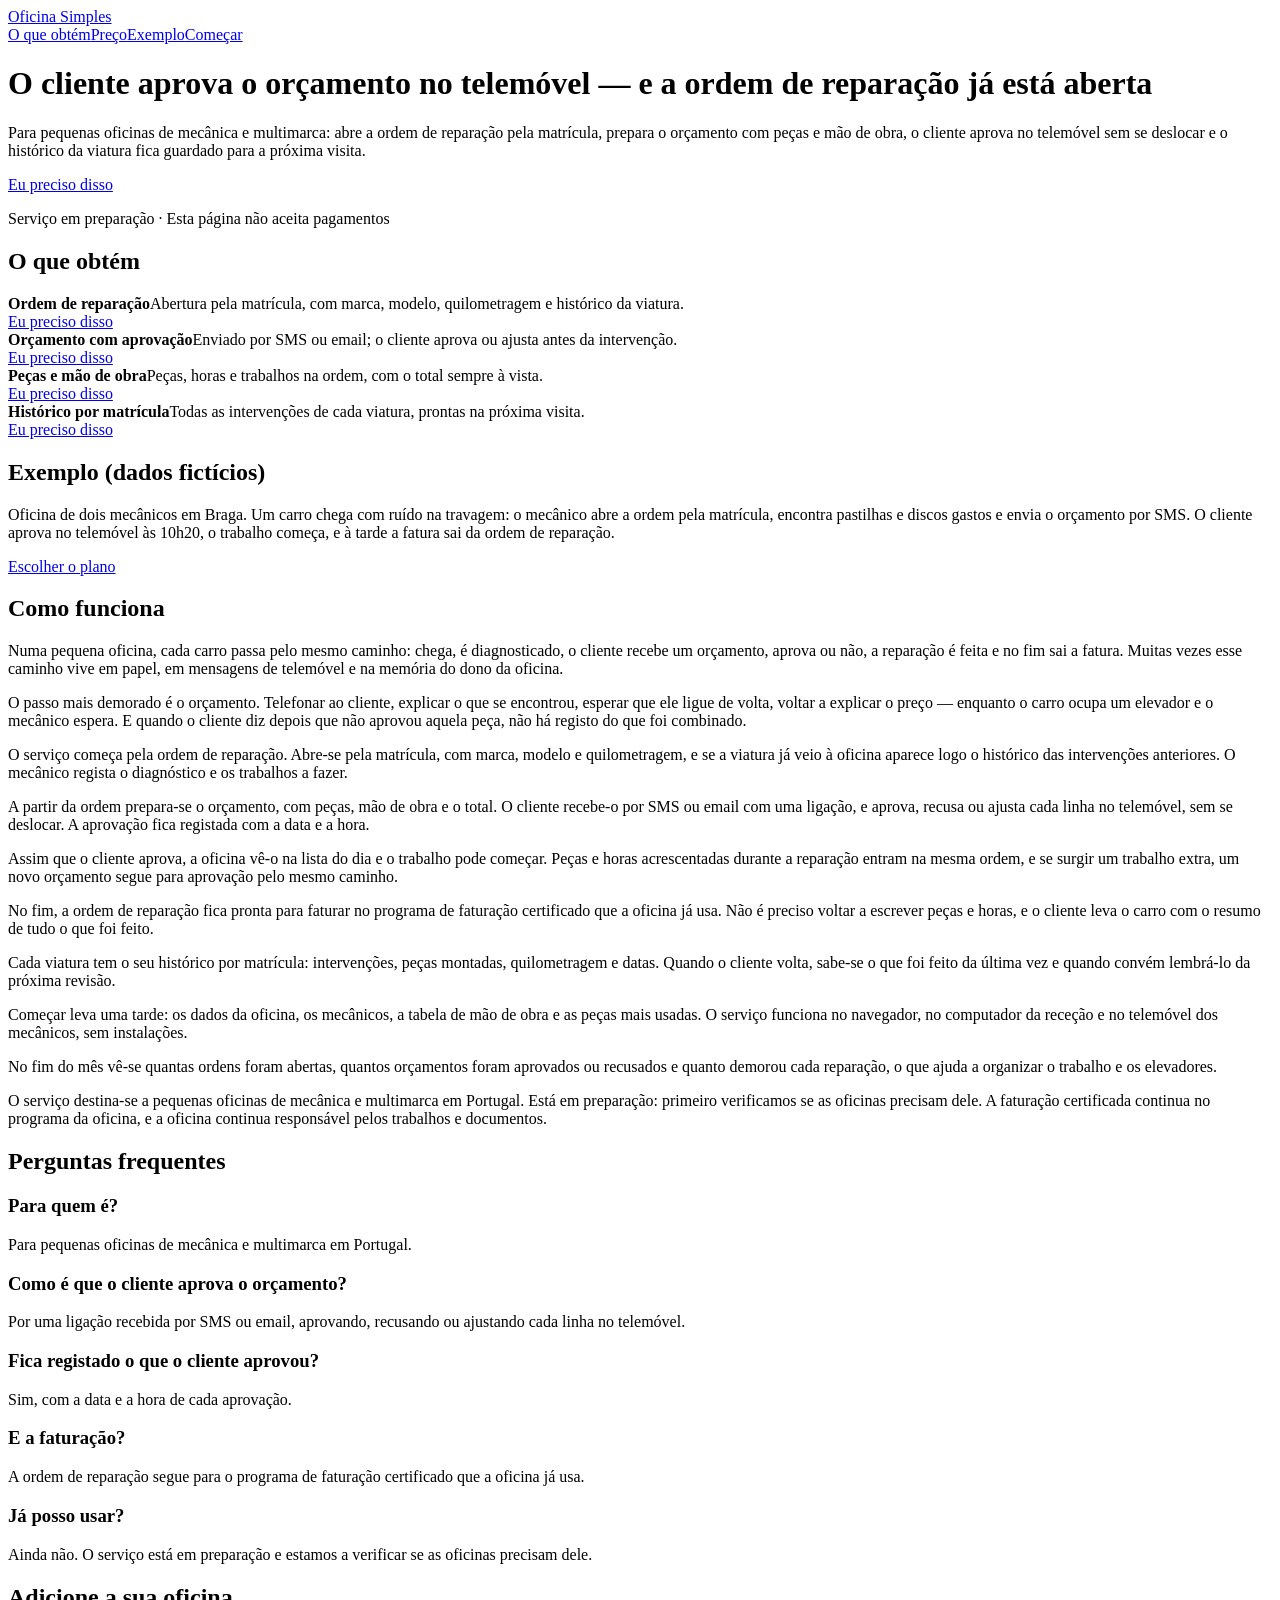
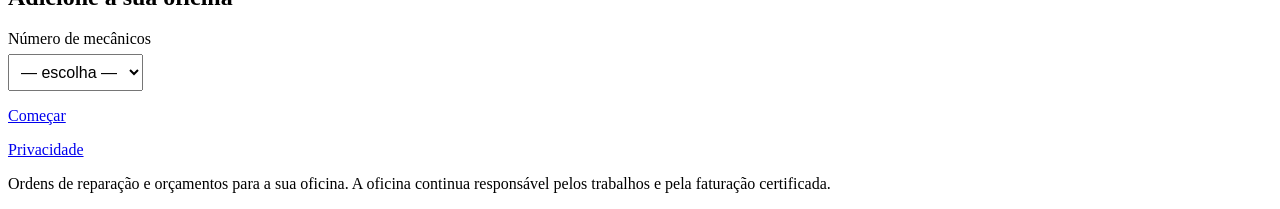
==== index.html @ ce662585 "Смок oficinapt — комплект автора (_Гипотезы), публикация «Смоками» (органика, слово Владельца 14.10." ====
<!doctype html>
<html lang="pt-PT">
<head>
<meta charset="utf-8">
<!-- Google Tag Manager: код контейнера вставляет автор по заказу «Смоков» (СМ-09) -->
<meta name="viewport" content="width=device-width,initial-scale=1">
<link rel="canonical" href="https://oficinapt.dokufile.com/">
<title>Orçamento aprovado pelo cliente e ordem de reparação</title>
<meta name="description" content="Para pequenas oficinas: orçamento por SMS ou email aprovado no telemóvel, ordem de reparação com peças e mão de obra e histórico por matrícula.">
<link rel="icon" href="favicon.svg">
<link rel="stylesheet" href="style.css">
<script src="smoke.js" defer></script>
<!-- faq-jsonld:start -->
<script type="application/ld+json">
{
 "@context": "https://schema.org",
 "@type": "FAQPage",
 "mainEntity": [
  {
   "@type": "Question",
   "name": "Para quem é?",
   "acceptedAnswer": {
    "@type": "Answer",
    "text": "Para pequenas oficinas de mecânica e multimarca em Portugal."
   }
  },
  {
   "@type": "Question",
   "name": "Como é que o cliente aprova o orçamento?",
   "acceptedAnswer": {
    "@type": "Answer",
    "text": "Por uma ligação recebida por SMS ou email, aprovando, recusando ou ajustando cada linha no telemóvel."
   }
  },
  {
   "@type": "Question",
   "name": "Fica registado o que o cliente aprovou?",
   "acceptedAnswer": {
    "@type": "Answer",
    "text": "Sim, com a data e a hora de cada aprovação."
   }
  },
  {
   "@type": "Question",
   "name": "E a faturação?",
   "acceptedAnswer": {
    "@type": "Answer",
    "text": "A ordem de reparação segue para o programa de faturação certificado que a oficina já usa."
   }
  },
  {
   "@type": "Question",
   "name": "Já posso usar?",
   "acceptedAnswer": {
    "@type": "Answer",
    "text": "Ainda não. O serviço está em preparação e estamos a verificar se as oficinas precisam dele."
   }
  }
 ]
}
</script>
<!-- faq-jsonld:end -->
</head>
<body>
<!-- Google Tag Manager (noscript): по заказу «Смоков» (СМ-09) -->

<header><div class="wrap">
  <div class="logo"><a href="index.html" data-ev="click_logo_home">Oficina Simples</a></div>
  <nav class="top"><a href="#oque" data-ev="click_nav_oque">O que obtém</a><a href="price.html" data-ev="click_nav_preco">Preço</a><a href="#exemplo" data-ev="click_nav_exemplo">Exemplo</a><a href="#start" data-ev="click_nav_start">Começar</a></nav>
</div></header>

<div class="wrap">
  <div class="hero">
    <h1>O cliente aprova o orçamento no telemóvel — e a ordem de reparação já está aberta</h1>
    <p class="sub">Para pequenas oficinas de mecânica e multimarca: abre a ordem de reparação pela matrícula, prepara o orçamento com peças e mão de obra, o cliente aprova no telemóvel sem se deslocar e o histórico da viatura fica guardado para a próxima visita.</p>
    <a class="cta" href="price.html" data-ev="cta_click">Eu preciso disso</a>
    <p class="cta-note">Serviço em preparação · Esta página não aceita pagamentos</p>
  </div>

  <section id="oque" data-view="features_view">
    <h2>O que obtém</h2>
    <div class="grid">
      <div class="card"><b>Ordem de reparação</b><span>Abertura pela matrícula, com marca, modelo, quilometragem e histórico da viatura.</span><br><a class="btn" href="price.html" data-ev="feature_or">Eu preciso disso</a></div>
      <div class="card"><b>Orçamento com aprovação</b><span>Enviado por SMS ou email; o cliente aprova ou ajusta antes da intervenção.</span><br><a class="btn" href="price.html" data-ev="feature_orcamento">Eu preciso disso</a></div>
      <div class="card"><b>Peças e mão de obra</b><span>Peças, horas e trabalhos na ordem, com o total sempre à vista.</span><br><a class="btn" href="price.html" data-ev="feature_pecas">Eu preciso disso</a></div>
      <div class="card"><b>Histórico por matrícula</b><span>Todas as intervenções de cada viatura, prontas na próxima visita.</span><br><a class="btn" href="price.html" data-ev="feature_historico">Eu preciso disso</a></div>
    </div>
  </section>

  <section id="exemplo" data-view="example_view">
    <h2>Exemplo (dados fictícios)</h2>
    <p class="fine">Oficina de dois mecânicos em Braga. Um carro chega com ruído na travagem: o mecânico abre a ordem pela matrícula, encontra pastilhas e discos gastos e envia o orçamento por SMS. O cliente aprova no telemóvel às 10h20, o trabalho começa, e à tarde a fatura sai da ordem de reparação.</p>
    <a class="cta" href="price.html" data-ev="click_cta_after_example">Escolher o plano</a>
  </section>
<!-- seo-tekst:start -->
  <section id="opis">
    <h2>Como funciona</h2>
    <p>Numa pequena oficina, cada carro passa pelo mesmo caminho: chega, é diagnosticado, o cliente recebe um orçamento, aprova ou não, a reparação é feita e no fim sai a fatura. Muitas vezes esse caminho vive em papel, em mensagens de telemóvel e na memória do dono da oficina.</p>
    <p>O passo mais demorado é o orçamento. Telefonar ao cliente, explicar o que se encontrou, esperar que ele ligue de volta, voltar a explicar o preço — enquanto o carro ocupa um elevador e o mecânico espera. E quando o cliente diz depois que não aprovou aquela peça, não há registo do que foi combinado.</p>
    <p>O serviço começa pela ordem de reparação. Abre-se pela matrícula, com marca, modelo e quilometragem, e se a viatura já veio à oficina aparece logo o histórico das intervenções anteriores. O mecânico regista o diagnóstico e os trabalhos a fazer.</p>
    <p>A partir da ordem prepara-se o orçamento, com peças, mão de obra e o total. O cliente recebe-o por SMS ou email com uma ligação, e aprova, recusa ou ajusta cada linha no telemóvel, sem se deslocar. A aprovação fica registada com a data e a hora.</p>
    <p>Assim que o cliente aprova, a oficina vê-o na lista do dia e o trabalho pode começar. Peças e horas acrescentadas durante a reparação entram na mesma ordem, e se surgir um trabalho extra, um novo orçamento segue para aprovação pelo mesmo caminho.</p>
    <p>No fim, a ordem de reparação fica pronta para faturar no programa de faturação certificado que a oficina já usa. Não é preciso voltar a escrever peças e horas, e o cliente leva o carro com o resumo de tudo o que foi feito.</p>
    <p>Cada viatura tem o seu histórico por matrícula: intervenções, peças montadas, quilometragem e datas. Quando o cliente volta, sabe-se o que foi feito da última vez e quando convém lembrá-lo da próxima revisão.</p>
    <p>Começar leva uma tarde: os dados da oficina, os mecânicos, a tabela de mão de obra e as peças mais usadas. O serviço funciona no navegador, no computador da receção e no telemóvel dos mecânicos, sem instalações.</p>
    <p>No fim do mês vê-se quantas ordens foram abertas, quantos orçamentos foram aprovados ou recusados e quanto demorou cada reparação, o que ajuda a organizar o trabalho e os elevadores.</p>
    <p>O serviço destina-se a pequenas oficinas de mecânica e multimarca em Portugal. Está em preparação: primeiro verificamos se as oficinas precisam dele. A faturação certificada continua no programa da oficina, e a oficina continua responsável pelos trabalhos e documentos.</p>
  </section>
  <section id="faq">
    <h2>Perguntas frequentes</h2>
    <h3>Para quem é?</h3>
    <p>Para pequenas oficinas de mecânica e multimarca em Portugal.</p>
    <h3>Como é que o cliente aprova o orçamento?</h3>
    <p>Por uma ligação recebida por SMS ou email, aprovando, recusando ou ajustando cada linha no telemóvel.</p>
    <h3>Fica registado o que o cliente aprovou?</h3>
    <p>Sim, com a data e a hora de cada aprovação.</p>
    <h3>E a faturação?</h3>
    <p>A ordem de reparação segue para o programa de faturação certificado que a oficina já usa.</p>
    <h3>Já posso usar?</h3>
    <p>Ainda não. O serviço está em preparação e estamos a verificar se as oficinas precisam dele.</p>
  </section>
<!-- seo-tekst:end -->
  <section id="start" data-view="start_view">
    <h2>Adicione a sua oficina</h2>
    <p><label>Número de mecânicos<br><select data-ev-focus="form_start" style="margin-top:6px;padding:8px;font-size:16px"><option value="">— escolha —</option><option>1</option><option>2–3</option><option>4–6</option><option>Mais de 6</option></select></label></p>
    <a class="cta" href="price.html" data-ev="form_submit_click">Começar</a>
  </section>
</div>

<footer><div class="wrap">
  <p><a href="privacy.html" data-ev="click_legal_privacy">Privacidade</a></p>
  <p class="muted">Ordens de reparação e orçamentos para a sua oficina. A oficina continua responsável pelos trabalhos e pela faturação certificada.</p>
</div></footer>

</body>
</html>
---- style.css ----
/* Общая база смоков (СМ-23): стиль — один на все смоки, правит «Смоки» в super-romeo/smoki-base. */
@import url("https://super-romeo.github.io/smoki-base/v1/style.css");
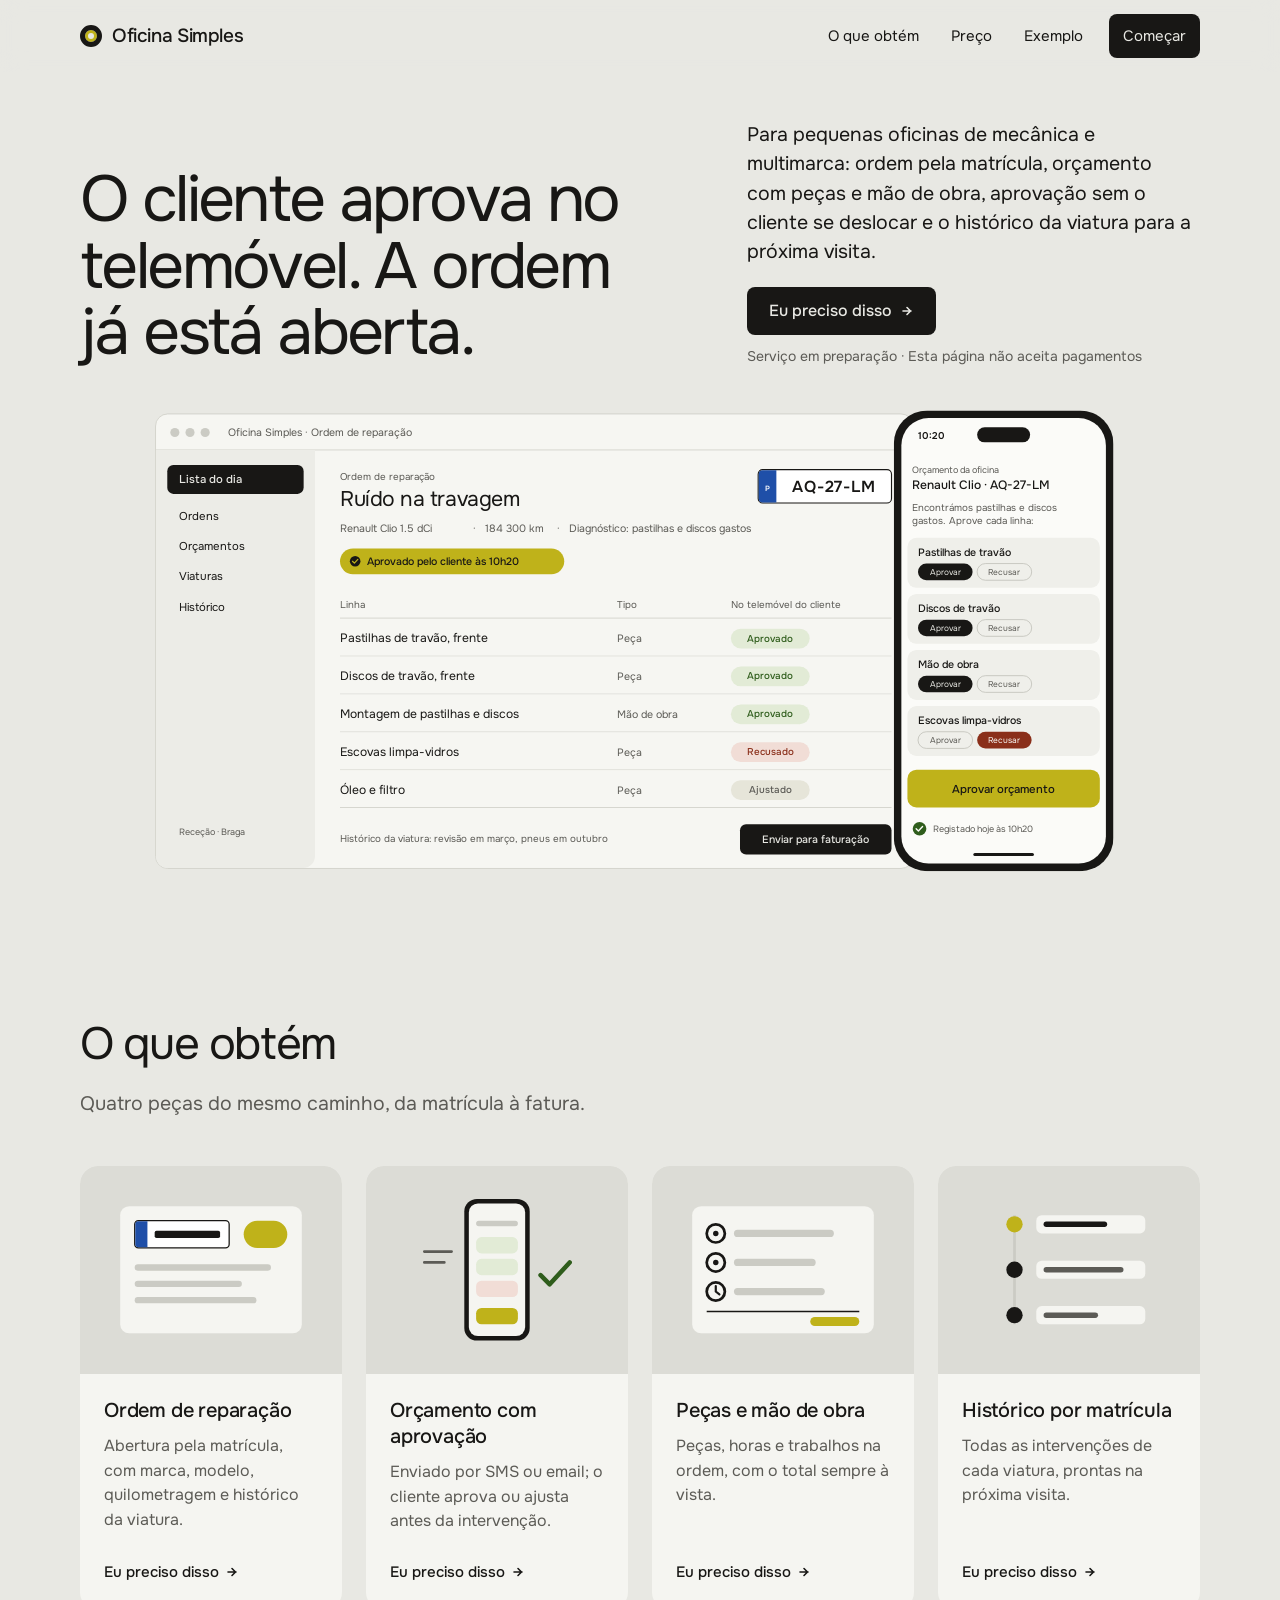
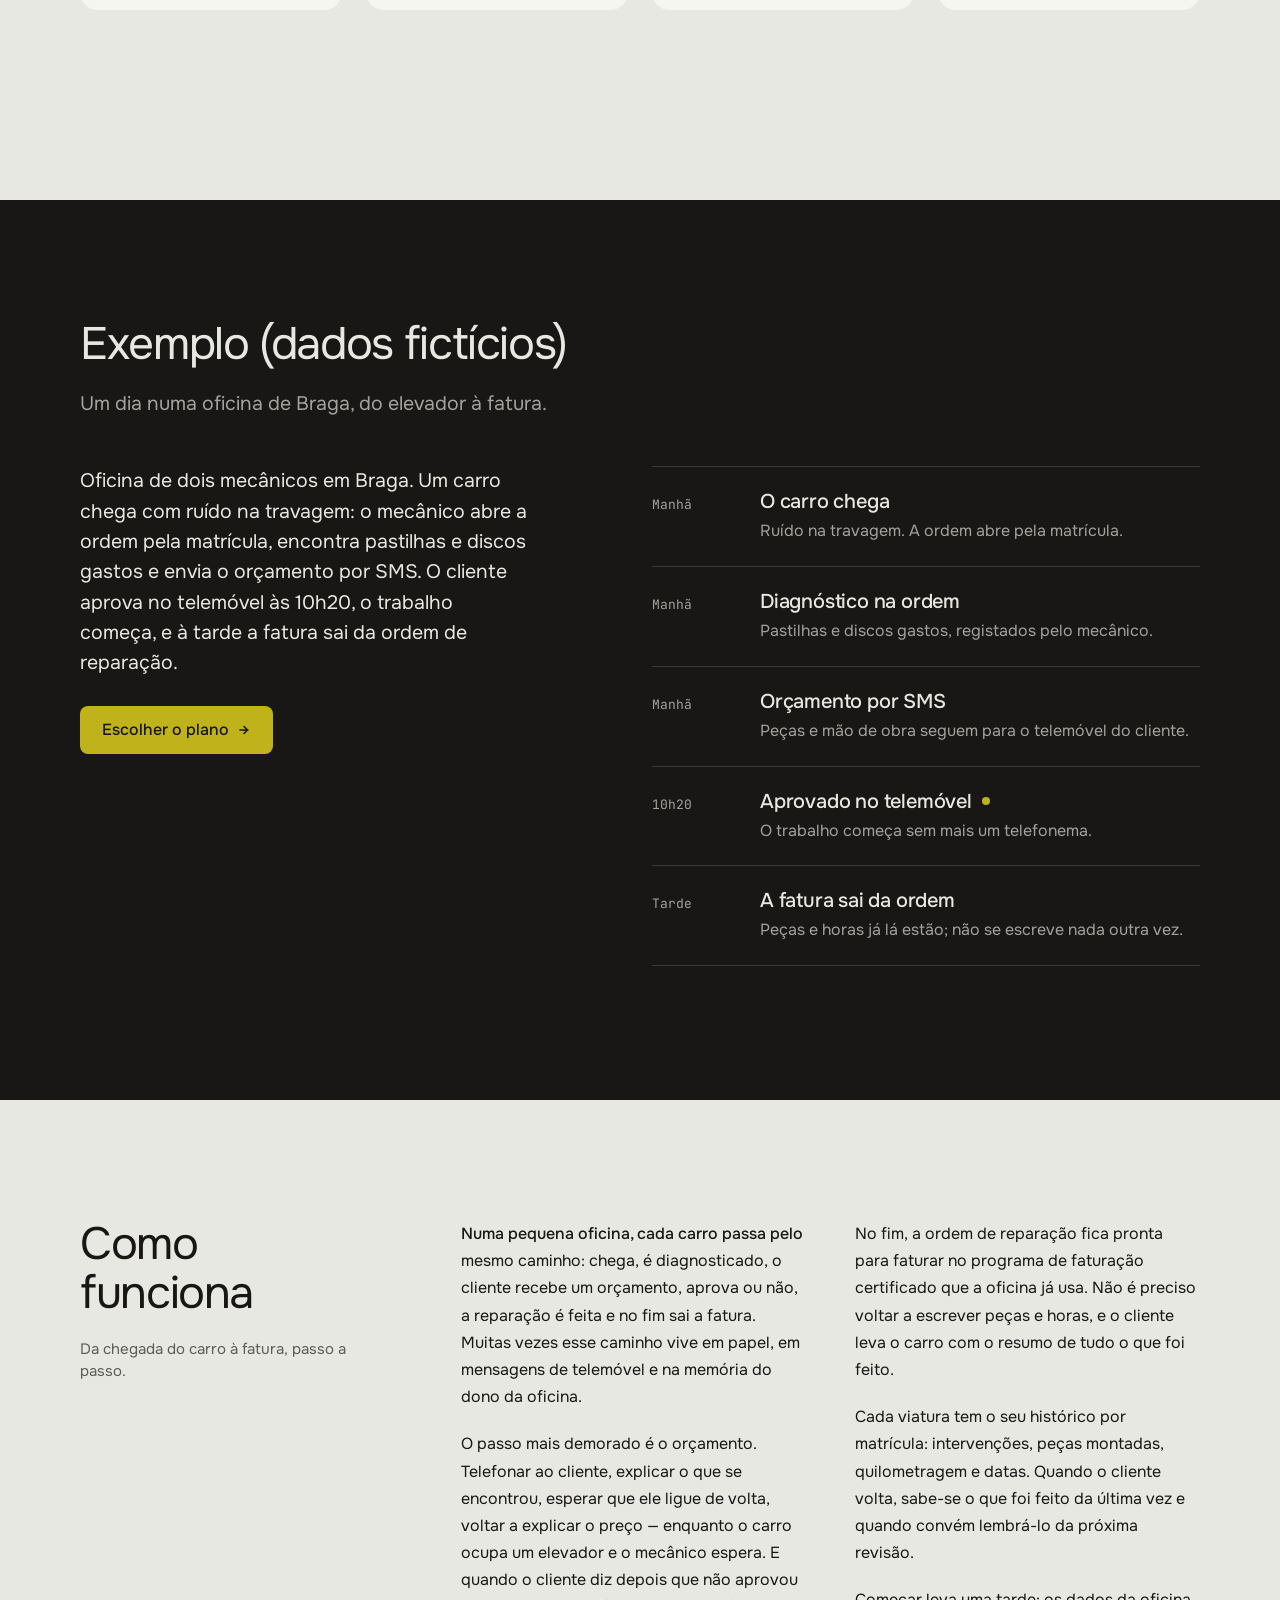
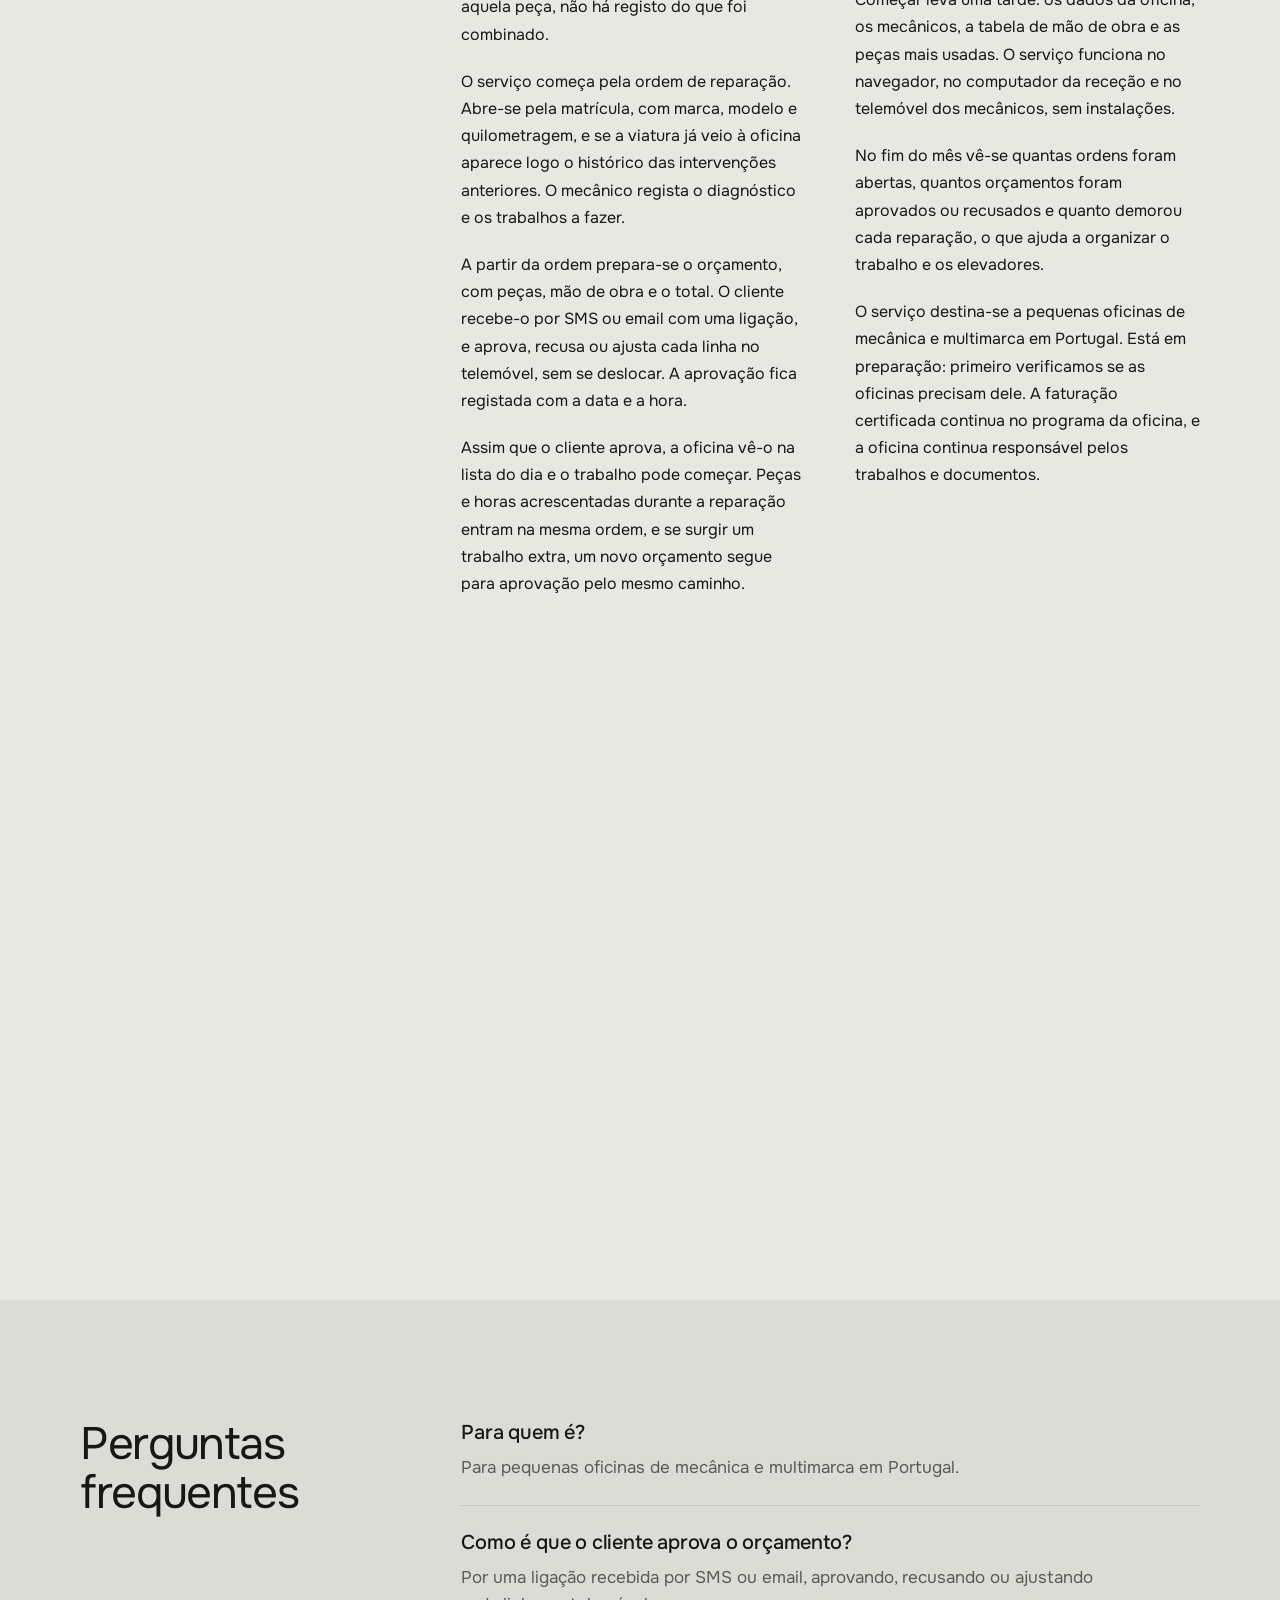
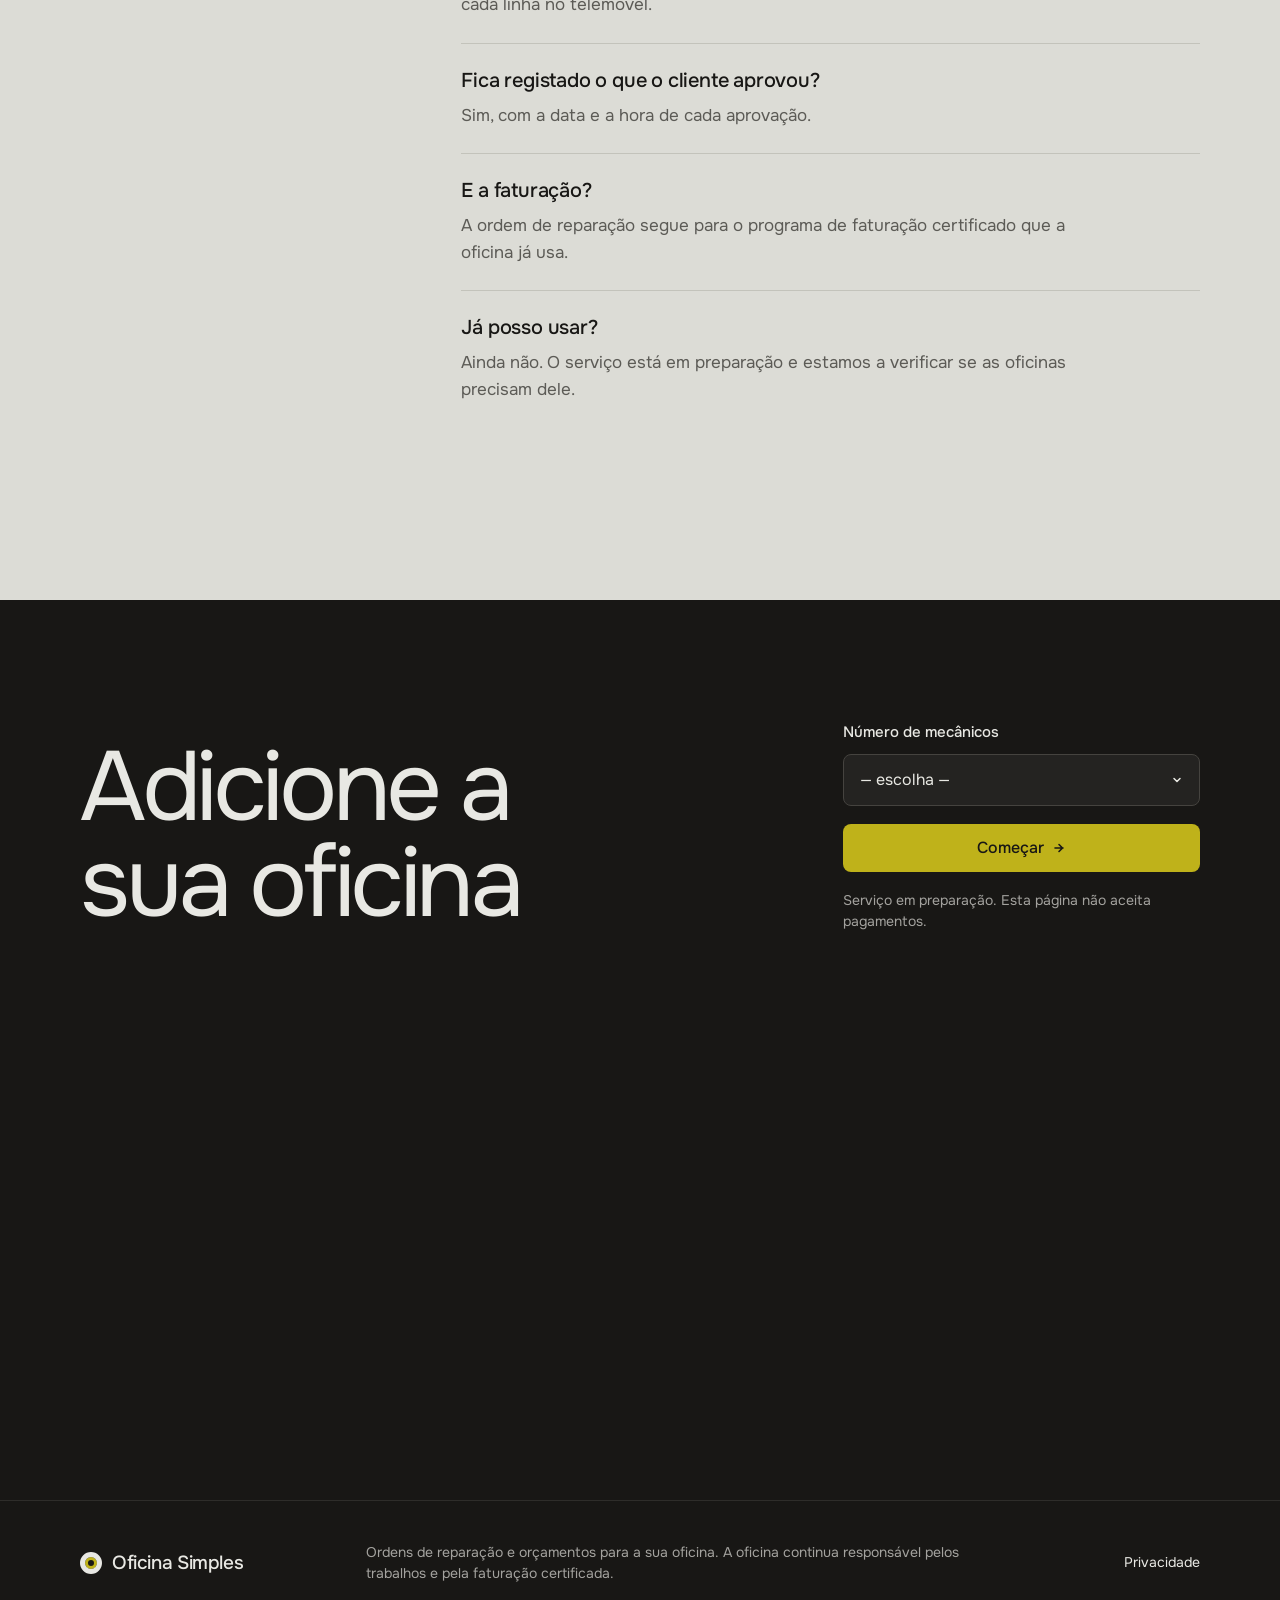
==== commit f0b90dbb: "Главная: чистый стиль «Taste Skill, первый экран product» — вариант для выбора Владельцем (09.11.202" ====
--- a/index.html
+++ b/index.html
@@ -2,13 +2,23 @@
 <html lang="pt-PT">
 <head>
 <meta charset="utf-8">
-<!-- Google Tag Manager: код контейнера вставляет автор по заказу «Смоков» (СМ-09) -->
+<!-- Google Tag Manager -->
+<script>(function(w,d,s,l,i){w[l]=w[l]||[];w[l].push({'gtm.start':
+new Date().getTime(),event:'gtm.js'});var f=d.getElementsByTagName(s)[0],
+j=d.createElement(s),dl=l!='dataLayer'?'&l='+l:'';j.async=true;j.src=
+'https://www.googletagmanager.com/gtm.js?id='+i+dl;f.parentNode.insertBefore(j,f);
+})(window,document,'script','dataLayer','GTM-WZX4DKPG');</script>
+<!-- End Google Tag Manager -->
 <meta name="viewport" content="width=device-width,initial-scale=1">
 <link rel="canonical" href="https://oficinapt.dokufile.com/">
 <title>Orçamento aprovado pelo cliente e ordem de reparação</title>
 <meta name="description" content="Para pequenas oficinas: orçamento por SMS ou email aprovado no telemóvel, ordem de reparação com peças e mão de obra e histórico por matrícula.">
 <link rel="icon" href="favicon.svg">
 <link rel="stylesheet" href="style.css">
+<link rel="preconnect" href="https://fonts.googleapis.com">
+<link rel="preconnect" href="https://fonts.gstatic.com" crossorigin>
+<link href="https://fonts.googleapis.com/css2?family=Onest:wght@400..700&family=JetBrains+Mono:wght@400..500&display=swap" rel="stylesheet">
+<link rel="stylesheet" href="variant.css">
 <script src="smoke.js" defer></script>
 <!-- faq-jsonld:start -->
 <script type="application/ld+json">
@@ -62,39 +72,224 @@
 <!-- faq-jsonld:end -->
 </head>
 <body>
-<!-- Google Tag Manager (noscript): по заказу «Смоков» (СМ-09) -->
-
-<header><div class="wrap">
-  <div class="logo"><a href="index.html" data-ev="click_logo_home">Oficina Simples</a></div>
-  <nav class="top"><a href="#oque" data-ev="click_nav_oque">O que obtém</a><a href="price.html" data-ev="click_nav_preco">Preço</a><a href="#exemplo" data-ev="click_nav_exemplo">Exemplo</a><a href="#start" data-ev="click_nav_start">Começar</a></nav>
+<!-- Google Tag Manager (noscript) -->
+<noscript><iframe src="https://www.googletagmanager.com/ns.html?id=GTM-WZX4DKPG"
+height="0" width="0" style="display:none;visibility:hidden"></iframe></noscript>
+<!-- End Google Tag Manager (noscript) -->
+<!-- tasteskill 2.5 · kind software · palette paper-grey-brass · type onest · radius soft · hero product (drawn render) · rhythm dark-band · buttons solid · mark ring · moment: steps light in #exemplo -->
+
+<header class="nav"><div class="wrap nav__bar">
+  <a class="nav__logo" href="index.html" data-ev="click_logo_home"><span class="mark" aria-hidden="true"></span>Oficina Simples</a>
+  <nav class="nav__links" id="menu" aria-label="Principal"><a href="#oque" data-ev="click_nav_oque">O que obtém</a><a href="price.html" data-ev="click_nav_preco">Preço</a><a href="#exemplo" data-ev="click_nav_exemplo">Exemplo</a><a class="is-cta" href="#start" data-ev="click_nav_start">Começar</a></nav>
 </div></header>
 
-<div class="wrap">
-  <div class="hero">
-    <h1>O cliente aprova o orçamento no telemóvel — e a ordem de reparação já está aberta</h1>
-    <p class="sub">Para pequenas oficinas de mecânica e multimarca: abre a ordem de reparação pela matrícula, prepara o orçamento com peças e mão de obra, o cliente aprova no telemóvel sem se deslocar e o histórico da viatura fica guardado para a próxima visita.</p>
-    <a class="cta" href="price.html" data-ev="cta_click">Eu preciso disso</a>
-    <p class="cta-note">Serviço em preparação · Esta página não aceita pagamentos</p>
-  </div>
-
-  <section id="oque" data-view="features_view">
-    <h2>O que obtém</h2>
-    <div class="grid">
-      <div class="card"><b>Ordem de reparação</b><span>Abertura pela matrícula, com marca, modelo, quilometragem e histórico da viatura.</span><br><a class="btn" href="price.html" data-ev="feature_or">Eu preciso disso</a></div>
-      <div class="card"><b>Orçamento com aprovação</b><span>Enviado por SMS ou email; o cliente aprova ou ajusta antes da intervenção.</span><br><a class="btn" href="price.html" data-ev="feature_orcamento">Eu preciso disso</a></div>
-      <div class="card"><b>Peças e mão de obra</b><span>Peças, horas e trabalhos na ordem, com o total sempre à vista.</span><br><a class="btn" href="price.html" data-ev="feature_pecas">Eu preciso disso</a></div>
-      <div class="card"><b>Histórico por matrícula</b><span>Todas as intervenções de cada viatura, prontas na próxima visita.</span><br><a class="btn" href="price.html" data-ev="feature_historico">Eu preciso disso</a></div>
-    </div>
-  </section>
-
-  <section id="exemplo" data-view="example_view">
-    <h2>Exemplo (dados fictícios)</h2>
-    <p class="fine">Oficina de dois mecânicos em Braga. Um carro chega com ruído na travagem: o mecânico abre a ordem pela matrícula, encontra pastilhas e discos gastos e envia o orçamento por SMS. O cliente aprova no telemóvel às 10h20, o trabalho começa, e à tarde a fatura sai da ordem de reparação.</p>
-    <a class="cta" href="price.html" data-ev="click_cta_after_example">Escolher o plano</a>
+<!-- the phone, drawn once and shown in both stage views -->
+<svg width="0" height="0" style="position:absolute" aria-hidden="true" focusable="false">
+  <symbol id="phone" viewBox="0 0 290 608">
+    <rect x="0" y="0" width="290" height="608" rx="44" fill="#181715"/>
+    <rect x="10" y="10" width="270" height="588" rx="36" fill="#fbfbf8"/>
+    <rect x="110" y="22" width="70" height="20" rx="10" fill="#181715"/>
+    <text x="32" y="38" font-size="13" font-weight="600" fill="#181715">10:20</text>
+    <text x="24" y="82" font-size="12" fill="#5c5b56">Orçamento da oficina</text>
+    <text x="24" y="104" font-size="16" font-weight="500" fill="#181715">Renault Clio · AQ-27-LM</text>
+    <text x="24" y="132" font-size="13" fill="#5c5b56">Encontrámos pastilhas e discos</text>
+    <text x="24" y="150" font-size="13" fill="#5c5b56">gastos. Aprove cada linha:</text>
+    <g font-size="14">
+      <rect x="18" y="168" width="254" height="66" rx="12" fill="#efefea"/>
+      <text x="32" y="192" font-weight="500" fill="#181715">Pastilhas de travão</text>
+      <rect x="32" y="202" width="72" height="22" rx="11" fill="#181715"/><text x="68" y="217" font-size="11" text-anchor="middle" fill="#e8e8e3">Aprovar</text>
+      <rect x="110" y="202" width="72" height="22" rx="11" fill="none" stroke="#bdbdb5"/><text x="146" y="217" font-size="11" text-anchor="middle" fill="#5c5b56">Recusar</text>
+
+      <rect x="18" y="242" width="254" height="66" rx="12" fill="#efefea"/>
+      <text x="32" y="266" font-weight="500" fill="#181715">Discos de travão</text>
+      <rect x="32" y="276" width="72" height="22" rx="11" fill="#181715"/><text x="68" y="291" font-size="11" text-anchor="middle" fill="#e8e8e3">Aprovar</text>
+      <rect x="110" y="276" width="72" height="22" rx="11" fill="none" stroke="#bdbdb5"/><text x="146" y="291" font-size="11" text-anchor="middle" fill="#5c5b56">Recusar</text>
+
+      <rect x="18" y="316" width="254" height="66" rx="12" fill="#efefea"/>
+      <text x="32" y="340" font-weight="500" fill="#181715">Mão de obra</text>
+      <rect x="32" y="350" width="72" height="22" rx="11" fill="#181715"/><text x="68" y="365" font-size="11" text-anchor="middle" fill="#e8e8e3">Aprovar</text>
+      <rect x="110" y="350" width="72" height="22" rx="11" fill="none" stroke="#bdbdb5"/><text x="146" y="365" font-size="11" text-anchor="middle" fill="#5c5b56">Recusar</text>
+
+      <rect x="18" y="390" width="254" height="66" rx="12" fill="#efefea"/>
+      <text x="32" y="414" font-weight="500" fill="#181715">Escovas limpa-vidros</text>
+      <rect x="32" y="424" width="72" height="22" rx="11" fill="none" stroke="#bdbdb5"/><text x="68" y="439" font-size="11" text-anchor="middle" fill="#5c5b56">Aprovar</text>
+      <rect x="110" y="424" width="72" height="22" rx="11" fill="#8a2f1a"/><text x="146" y="439" font-size="11" text-anchor="middle" fill="#fbfbf8">Recusar</text>
+    </g>
+    <rect x="18" y="474" width="254" height="50" rx="12" fill="#bfb21a"/>
+    <text x="145" y="505" font-size="15" font-weight="500" text-anchor="middle" fill="#181715">Aprovar orçamento</text>
+    <g class="svg-pulse"><circle cx="34" cy="552" r="9" fill="#2f5d1c"/><path d="M29.5 552l3 3 5.5-6" fill="none" stroke="#fbfbf8" stroke-width="1.8" stroke-linecap="round" stroke-linejoin="round"/></g>
+    <text x="52" y="557" font-size="12" fill="#5c5b56">Registado hoje às 10h20</text>
+    <rect x="105" y="584" width="80" height="4" rx="2" fill="#181715"/>
+  </symbol>
+</svg>
+
+<main id="main">
+  <section class="hero" data-enter aria-labelledby="hero-h">
+    <div class="wrap">
+      <div class="hero__head">
+        <h1 id="hero-h">O cliente aprova no telemóvel. A ordem já está aberta.</h1>
+        <p class="hero__lead">Para pequenas oficinas de mecânica e multimarca: ordem pela matrícula, orçamento com peças e mão de obra, aprovação sem o cliente se deslocar e o histórico da viatura para a próxima visita.</p>
+        <div class="hero__acts">
+          <a class="btn" href="price.html" data-ev="cta_click">Eu preciso disso<svg class="arr" viewBox="0 0 12 12" aria-hidden="true"><path d="M1 6h8M5 2.5 8.5 6 5 9.5"/></svg></a>
+          <p class="hero__note">Serviço em preparação · Esta página não aceita pagamentos</p>
+        </div>
+      </div>
+
+      <div class="hero__stage">
+        <svg class="stage-desk" viewBox="0 0 1280 620" preserveAspectRatio="xMidYMid meet" role="img" aria-label="Ecrã da ordem de reparação de um Renault Clio com as linhas do orçamento aprovadas e recusadas, e ao lado o telemóvel do cliente com os botões Aprovar e Recusar em cada linha">
+          <rect x="0.5" y="10.5" width="1000" height="600" rx="16" fill="#f6f6f2" stroke="#cbcbc4"/>
+          <circle cx="26" cy="35" r="6" fill="#cbcbc4"/><circle cx="46" cy="35" r="6" fill="#cbcbc4"/><circle cx="66" cy="35" r="6" fill="#cbcbc4"/>
+          <text x="96" y="40" font-size="14" fill="#5c5b56">Oficina Simples · Ordem de reparação</text>
+          <path d="M1 58h999" stroke="#cbcbc4"/>
+          <path d="M1 58h210v536a16 16 0 0 1-16 16H17a16 16 0 0 1-16-16z" fill="#ecece7"/>
+          <g font-size="15" fill="#181715">
+            <rect x="16" y="78" width="180" height="38" rx="8" fill="#181715"/>
+            <text x="32" y="102" fill="#e8e8e3" font-weight="500">Lista do dia</text>
+            <text x="32" y="150">Ordens</text>
+            <text x="32" y="190">Orçamentos</text>
+            <text x="32" y="230">Viaturas</text>
+            <text x="32" y="270">Histórico</text>
+          </g>
+          <text x="32" y="566" font-size="12" fill="#5c5b56">Receção · Braga</text>
+
+          <text x="244" y="98" font-size="13" fill="#5c5b56">Ordem de reparação</text>
+          <text x="244" y="132" font-size="28" fill="#181715" letter-spacing="-0.6">Ruído na travagem</text>
+          <rect x="796" y="84" width="176" height="44" rx="6" fill="#ffffff" stroke="#181715" stroke-width="1.5"/>
+          <path d="M796.75 90a5.25 5.25 0 0 1 5.25-5.25h18v42.5h-18a5.25 5.25 0 0 1-5.25-5.25z" fill="#1f4fa8"/>
+          <text x="808" y="112" font-size="10" font-weight="600" fill="#ffffff" text-anchor="middle">P</text>
+          <text x="896" y="114" font-size="21" font-weight="600" fill="#181715" text-anchor="middle" letter-spacing="1">AQ-27-LM</text>
+          <g font-size="14" fill="#5c5b56">
+            <text x="244" y="166">Renault Clio 1.5 dCi</text>
+            <text x="420" y="166">·</text>
+            <text x="436" y="166">184 300 km</text>
+            <text x="530" y="166">·</text>
+            <text x="546" y="166">Diagnóstico: pastilhas e discos gastos</text>
+          </g>
+          <rect x="244" y="188" width="296" height="34" rx="17" fill="#bfb21a"/>
+          <circle cx="264" cy="205" r="7" fill="#181715"/>
+          <path d="M260.5 205l2.5 2.5 4.5-5" fill="none" stroke="#bfb21a" stroke-width="1.6" stroke-linecap="round" stroke-linejoin="round"/>
+          <text x="280" y="210" font-size="14" font-weight="500" fill="#181715">Aprovado pelo cliente às 10h20</text>
+
+          <g font-size="13" fill="#5c5b56">
+            <text x="244" y="266">Linha</text><text x="610" y="266">Tipo</text><text x="760" y="266">No telemóvel do cliente</text>
+          </g>
+          <path d="M244 280h728" stroke="#cbcbc4"/>
+          <g font-size="16" fill="#181715">
+            <text x="244" y="312">Pastilhas de travão, frente</text>
+            <text x="610" y="312" font-size="14" fill="#5c5b56">Peça</text>
+            <path d="M244 330h728" stroke="#dcdcd6"/>
+            <text x="244" y="362">Discos de travão, frente</text>
+            <text x="610" y="362" font-size="14" fill="#5c5b56">Peça</text>
+            <path d="M244 380h728" stroke="#dcdcd6"/>
+            <text x="244" y="412">Montagem de pastilhas e discos</text>
+            <text x="610" y="412" font-size="14" fill="#5c5b56">Mão de obra</text>
+            <path d="M244 430h728" stroke="#dcdcd6"/>
+            <text x="244" y="462">Escovas limpa-vidros</text>
+            <text x="610" y="462" font-size="14" fill="#5c5b56">Peça</text>
+            <path d="M244 480h728" stroke="#dcdcd6"/>
+            <text x="244" y="512">Óleo e filtro</text>
+            <text x="610" y="512" font-size="14" fill="#5c5b56">Peça</text>
+            <path d="M244 530h728" stroke="#cbcbc4"/>
+          </g>
+          <g font-size="13" font-weight="500">
+            <rect x="760" y="294" width="104" height="26" rx="13" fill="#e2ebd6"/><text x="812" y="311" text-anchor="middle" fill="#2f5d1c">Aprovado</text>
+            <rect x="760" y="344" width="104" height="26" rx="13" fill="#e2ebd6"/><text x="812" y="361" text-anchor="middle" fill="#2f5d1c">Aprovado</text>
+            <rect x="760" y="394" width="104" height="26" rx="13" fill="#e2ebd6"/><text x="812" y="411" text-anchor="middle" fill="#2f5d1c">Aprovado</text>
+            <rect x="760" y="444" width="104" height="26" rx="13" fill="#f1ddd6"/><text x="812" y="461" text-anchor="middle" fill="#8a2f1a">Recusado</text>
+            <rect x="760" y="494" width="104" height="26" rx="13" fill="#e6e5d9"/><text x="812" y="511" text-anchor="middle" fill="#5c5b56">Ajustado</text>
+          </g>
+          <text x="244" y="576" font-size="13" fill="#5c5b56">Histórico da viatura: revisão em março, pneus em outubro</text>
+          <rect x="772" y="552" width="200" height="40" rx="8" fill="#181715"/>
+          <text x="872" y="577" font-size="14" font-weight="500" text-anchor="middle" fill="#e8e8e3">Enviar para faturação</text>
+
+          <use href="#phone" x="975" y="6" width="290" height="608"/>
+        </svg>
+        <svg class="stage-phone" viewBox="0 0 290 608" role="img" aria-label="Telemóvel do cliente com o orçamento de um Renault Clio: Aprovar ou Recusar em cada linha e o botão Aprovar orçamento">
+          <use href="#phone" width="290" height="608"/>
+        </svg>
+      </div>
+    </div>
+  </section>
+
+  <section id="oque" data-view="features_view" aria-labelledby="oque-h">
+    <div class="wrap">
+      <div class="section-head">
+        <h2 id="oque-h">O que obtém</h2>
+        <p>Quatro peças do mesmo caminho, da matrícula à fatura.</p>
+      </div>
+      <div class="cards">
+        <article class="card">
+          <div class="card__vis"><svg viewBox="0 0 240 180" aria-hidden="true">
+            <rect x="20" y="20" width="200" height="140" rx="10" fill="#f5f5f1"/>
+            <rect x="36" y="36" width="104" height="30" rx="4" fill="#fff" stroke="#181715" stroke-width="1.4"/><path d="M36.7 40a3.3 3.3 0 0 1 3.3-3.3h10v28.6h-10a3.3 3.3 0 0 1-3.3-3.3z" fill="#1f4fa8"/>
+            <rect x="58" y="47" width="72" height="8" rx="2" fill="#181715"/>
+            <rect x="36" y="84" width="150" height="7" rx="3.5" fill="#cbcbc4"/><rect x="36" y="102" width="118" height="7" rx="3.5" fill="#cbcbc4"/><rect x="36" y="120" width="134" height="7" rx="3.5" fill="#cbcbc4"/>
+            <rect x="156" y="36" width="48" height="30" rx="15" fill="#bfb21a"/>
+          </svg></div>
+          <div class="card__body"><h3>Ordem de reparação</h3><p>Abertura pela matrícula, com marca, modelo, quilometragem e histórico da viatura.</p><a class="card__go link-draw" href="price.html" data-ev="feature_or">Eu preciso disso<svg class="arr" viewBox="0 0 12 12" aria-hidden="true"><path d="M1 6h8M5 2.5 8.5 6 5 9.5"/></svg></a></div>
+        </article>
+        <article class="card">
+          <div class="card__vis"><svg viewBox="0 0 240 180" aria-hidden="true">
+            <rect x="84" y="12" width="72" height="156" rx="14" fill="#181715"/><rect x="89" y="17" width="62" height="146" rx="10" fill="#f5f5f1"/>
+            <rect x="97" y="36" width="46" height="6" rx="3" fill="#cbcbc4"/><rect x="97" y="54" width="46" height="18" rx="6" fill="#e2ebd6"/><rect x="97" y="78" width="46" height="18" rx="6" fill="#e2ebd6"/><rect x="97" y="102" width="46" height="18" rx="6" fill="#f1ddd6"/>
+            <rect x="97" y="132" width="46" height="18" rx="6" fill="#bfb21a"/>
+            <path d="M40 70h30M40 82h22" stroke="#5c5b56" stroke-width="3" stroke-linecap="round"/><path d="M168 96l10 10 22-24" fill="none" stroke="#2f5d1c" stroke-width="5" stroke-linecap="round" stroke-linejoin="round"/>
+          </svg></div>
+          <div class="card__body"><h3>Orçamento com aprovação</h3><p>Enviado por SMS ou email; o cliente aprova ou ajusta antes da intervenção.</p><a class="card__go link-draw" href="price.html" data-ev="feature_orcamento">Eu preciso disso<svg class="arr" viewBox="0 0 12 12" aria-hidden="true"><path d="M1 6h8M5 2.5 8.5 6 5 9.5"/></svg></a></div>
+        </article>
+        <article class="card">
+          <div class="card__vis"><svg viewBox="0 0 240 180" aria-hidden="true">
+            <rect x="20" y="20" width="200" height="140" rx="10" fill="#f5f5f1"/>
+            <circle cx="46" cy="50" r="10" fill="none" stroke="#181715" stroke-width="3"/><circle cx="46" cy="50" r="3" fill="#181715"/><rect x="66" y="46" width="110" height="8" rx="4" fill="#cbcbc4"/>
+            <circle cx="46" cy="82" r="10" fill="none" stroke="#181715" stroke-width="3"/><circle cx="46" cy="82" r="3" fill="#181715"/><rect x="66" y="78" width="90" height="8" rx="4" fill="#cbcbc4"/>
+            <circle cx="46" cy="114" r="10" fill="none" stroke="#181715" stroke-width="3"/><path d="M46 108v6l4 3" fill="none" stroke="#181715" stroke-width="2.4" stroke-linecap="round"/><rect x="66" y="110" width="100" height="8" rx="4" fill="#cbcbc4"/>
+            <path d="M36 136h168" stroke="#181715" stroke-width="1.5"/><rect x="150" y="142" width="54" height="10" rx="5" fill="#bfb21a"/>
+          </svg></div>
+          <div class="card__body"><h3>Peças e mão de obra</h3><p>Peças, horas e trabalhos na ordem, com o total sempre à vista.</p><a class="card__go link-draw" href="price.html" data-ev="feature_pecas">Eu preciso disso<svg class="arr" viewBox="0 0 12 12" aria-hidden="true"><path d="M1 6h8M5 2.5 8.5 6 5 9.5"/></svg></a></div>
+        </article>
+        <article class="card">
+          <div class="card__vis"><svg viewBox="0 0 240 180" aria-hidden="true">
+            <path d="M60 30v120" stroke="#cbcbc4" stroke-width="3"/>
+            <circle cx="60" cy="40" r="9" fill="#bfb21a"/><circle cx="60" cy="90" r="9" fill="#181715"/><circle cx="60" cy="140" r="9" fill="#181715"/>
+            <rect x="84" y="30" width="120" height="20" rx="6" fill="#f5f5f1"/><rect x="92" y="37" width="70" height="6" rx="3" fill="#181715"/>
+            <rect x="84" y="80" width="120" height="20" rx="6" fill="#f5f5f1"/><rect x="92" y="87" width="88" height="6" rx="3" fill="#5c5b56"/>
+            <rect x="84" y="130" width="120" height="20" rx="6" fill="#f5f5f1"/><rect x="92" y="137" width="60" height="6" rx="3" fill="#5c5b56"/>
+          </svg></div>
+          <div class="card__body"><h3>Histórico por matrícula</h3><p>Todas as intervenções de cada viatura, prontas na próxima visita.</p><a class="card__go link-draw" href="price.html" data-ev="feature_historico">Eu preciso disso<svg class="arr" viewBox="0 0 12 12" aria-hidden="true"><path d="M1 6h8M5 2.5 8.5 6 5 9.5"/></svg></a></div>
+        </article>
+      </div>
+    </div>
+  </section>
+
+  <section id="exemplo" class="band" data-view="example_view" aria-labelledby="exemplo-h">
+    <div class="wrap">
+      <div class="section-head">
+        <h2 id="exemplo-h">Exemplo (dados fictícios)</h2>
+        <p>Um dia numa oficina de Braga, do elevador à fatura.</p>
+      </div>
+      <div class="ex">
+        <div class="ex__story">
+          <p class="fine">Oficina de dois mecânicos em Braga. Um carro chega com ruído na travagem: o mecânico abre a ordem pela matrícula, encontra pastilhas e discos gastos e envia o orçamento por SMS. O cliente aprova no telemóvel às 10h20, o trabalho começa, e à tarde a fatura sai da ordem de reparação.</p>
+          <a class="btn" href="price.html" data-ev="click_cta_after_example">Escolher o plano<svg class="arr" viewBox="0 0 12 12" aria-hidden="true"><path d="M1 6h8M5 2.5 8.5 6 5 9.5"/></svg></a>
+        </div>
+        <ol class="ex__steps">
+          <li><span class="when">Manhã</span><div><b>O carro chega</b><span class="d">Ruído na travagem. A ordem abre pela matrícula.</span></div></li>
+          <li><span class="when">Manhã</span><div><b>Diagnóstico na ordem</b><span class="d">Pastilhas e discos gastos, registados pelo mecânico.</span></div></li>
+          <li><span class="when">Manhã</span><div><b>Orçamento por SMS</b><span class="d">Peças e mão de obra seguem para o telemóvel do cliente.</span></div></li>
+          <li class="is-key"><span class="when">10h20</span><div><b>Aprovado no telemóvel</b><span class="d">O trabalho começa sem mais um telefonema.</span></div></li>
+          <li><span class="when">Tarde</span><div><b>A fatura sai da ordem</b><span class="d">Peças e horas já lá estão; não se escreve nada outra vez.</span></div></li>
+        </ol>
+      </div>
+    </div>
   </section>
 <!-- seo-tekst:start -->
-  <section id="opis">
-    <h2>Como funciona</h2>
+  <section id="opis" style="--h: 2" aria-labelledby="opis-h">
+    <div class="wrap long">
+      <div class="long__head">
+        <h2 id="opis-h">Como funciona</h2>
+        <span class="t-label">Da chegada do carro à fatura, passo a passo.</span>
+      </div>
+      <div class="long__body">
     <p>Numa pequena oficina, cada carro passa pelo mesmo caminho: chega, é diagnosticado, o cliente recebe um orçamento, aprova ou não, a reparação é feita e no fim sai a fatura. Muitas vezes esse caminho vive em papel, em mensagens de telemóvel e na memória do dono da oficina.</p>
     <p>O passo mais demorado é o orçamento. Telefonar ao cliente, explicar o que se encontrou, esperar que ele ligue de volta, voltar a explicar o preço — enquanto o carro ocupa um elevador e o mecânico espera. E quando o cliente diz depois que não aprovou aquela peça, não há registo do que foi combinado.</p>
     <p>O serviço começa pela ordem de reparação. Abre-se pela matrícula, com marca, modelo e quilometragem, e se a viatura já veio à oficina aparece logo o histórico das intervenções anteriores. O mecânico regista o diagnóstico e os trabalhos a fazer.</p>
@@ -105,9 +300,13 @@
     <p>Começar leva uma tarde: os dados da oficina, os mecânicos, a tabela de mão de obra e as peças mais usadas. O serviço funciona no navegador, no computador da receção e no telemóvel dos mecânicos, sem instalações.</p>
     <p>No fim do mês vê-se quantas ordens foram abertas, quantos orçamentos foram aprovados ou recusados e quanto demorou cada reparação, o que ajuda a organizar o trabalho e os elevadores.</p>
     <p>O serviço destina-se a pequenas oficinas de mecânica e multimarca em Portugal. Está em preparação: primeiro verificamos se as oficinas precisam dele. A faturação certificada continua no programa da oficina, e a oficina continua responsável pelos trabalhos e documentos.</p>
-  </section>
-  <section id="faq">
-    <h2>Perguntas frequentes</h2>
+      </div>
+    </div>
+  </section>
+  <section id="faq" aria-labelledby="faq-h">
+    <div class="wrap faq">
+    <h2 id="faq-h">Perguntas frequentes</h2>
+    <div class="faq__list">
     <h3>Para quem é?</h3>
     <p>Para pequenas oficinas de mecânica e multimarca em Portugal.</p>
     <h3>Como é que o cliente aprova o orçamento?</h3>
@@ -118,18 +317,28 @@
     <p>A ordem de reparação segue para o programa de faturação certificado que a oficina já usa.</p>
     <h3>Já posso usar?</h3>
     <p>Ainda não. O serviço está em preparação e estamos a verificar se as oficinas precisam dele.</p>
+    </div>
+    </div>
   </section>
 <!-- seo-tekst:end -->
-  <section id="start" data-view="start_view">
-    <h2>Adicione a sua oficina</h2>
-    <p><label>Número de mecânicos<br><select data-ev-focus="form_start" style="margin-top:6px;padding:8px;font-size:16px"><option value="">— escolha —</option><option>1</option><option>2–3</option><option>4–6</option><option>Mais de 6</option></select></label></p>
-    <a class="cta" href="price.html" data-ev="form_submit_click">Começar</a>
-  </section>
-</div>
-
-<footer><div class="wrap">
-  <p><a href="privacy.html" data-ev="click_legal_privacy">Privacidade</a></p>
-  <p class="muted">Ordens de reparação e orçamentos para a sua oficina. A oficina continua responsável pelos trabalhos e pela faturação certificada.</p>
+  <section id="start" class="band" data-view="start_view" aria-labelledby="start-h">
+    <div class="wrap close">
+      <h2 id="start-h">Adicione a sua oficina</h2>
+      <div class="close__form">
+        <label for="mecanicos">Número de mecânicos
+          <select id="mecanicos" data-ev-focus="form_start"><option value="">— escolha —</option><option>1</option><option>2–3</option><option>4–6</option><option>Mais de 6</option></select>
+        </label>
+        <a class="btn" href="price.html" data-ev="form_submit_click">Começar<svg class="arr" viewBox="0 0 12 12" aria-hidden="true"><path d="M1 6h8M5 2.5 8.5 6 5 9.5"/></svg></a>
+        <p class="close__note">Serviço em preparação. Esta página não aceita pagamentos.</p>
+      </div>
+    </div>
+  </section>
+</main>
+
+<footer class="site-foot"><div class="wrap">
+  <span class="nav__logo"><span class="mark" aria-hidden="true"></span>Oficina Simples</span>
+  <p class="foot__legal">Ordens de reparação e orçamentos para a sua oficina. A oficina continua responsável pelos trabalhos e pela faturação certificada.</p>
+  <p class="foot__priv"><a class="link-draw" href="privacy.html" data-ev="click_legal_privacy">Privacidade</a></p>
 </div></footer>
 
 </body>
--- a/variant.css
+++ b/variant.css
@@ -0,0 +1,260 @@
+/* Oficina Simples — Taste Skill 2.5, hero "product".
+   Kind: software (a service small garages run in the browser).
+   Deal: palette paper-grey-brass (warm stone ground, brass-yellow accent: the workshop's grey concrete
+   floor and yellow lift arms and floor markings), pairing onest (Onest + JetBrains Mono), radius soft,
+   hero product (drawn render of the repair order and the client's phone on the stage, no box),
+   rhythm dark-band, buttons solid, mark ring, moment: the day's steps light up one by one in #exemplo. */
+
+:root {
+  --p-bg: #e8e8e3; --p-surface: #dcdcd6; --p-ink: #181715; --p-muted: #5c5b56;
+  --p-accent: #bfb21a; --p-accent-ink: #181715; --p-action: #181715; --p-action-ink: #e8e8e3;
+  --p-inv-bg: #181715; --p-inv-surface: #242321; --p-inv-ink: #e8e8e3; --p-inv-muted: #a3a29e;
+  --p-inv-accent: #bfb21a; --p-inv-accent-ink: #181715; --p-inv-action: #bfb21a; --p-inv-action-ink: #181715;
+  --font-display: "Onest", system-ui, sans-serif;
+  --font-text: "Onest", system-ui, sans-serif;
+  --font-mono: "JetBrains Mono", ui-monospace, "SFMono-Regular", Menlo, Consolas, monospace;
+  --display-weight: 400;
+  --display-tracking: -0.035em;
+  --display-tracking-xl: -0.04em;
+
+  --bg: var(--p-bg); --surface: var(--p-surface); --ink: var(--p-ink); --muted: var(--p-muted);
+  --line: #cbcbc4; --paper: #f5f5f1;
+  --gut: 24px; --gutter: 12px; --nav: 64px;
+  --padt: 96px; --padb: 56px;
+  --r-sm: 8px; --r-md: 12px; --r-lg: 18px;
+  --ease: cubic-bezier(.2, .7, .2, 1);
+  --t-h1: clamp(38px, 3.05vw + 26px, 68px);
+  --t-h2: clamp(30px, 1.72vw + 23.3px, 48px);
+  --t-lead: clamp(17px, .286vw + 15.9px, 20px);
+  color-scheme: light;
+}
+@media (min-width: 640px) { :root { --gut: 48px; --gutter: 24px; } }
+@media (min-width: 1024px) { :root { --gut: 80px; --nav: 72px; --padt: 120px; --padb: 72px; } }
+
+/* base, set in full so the remote shared stylesheet cannot change the look */
+html { scroll-padding-top: var(--nav); -webkit-text-size-adjust: 100%; }
+html, body { margin: 0; padding: 0; background: var(--bg); color: var(--ink); }
+body {
+  font-family: var(--font-text); font-size: 16px; line-height: 1.625; font-weight: 400;
+  max-width: none; overflow-x: clip; -webkit-font-smoothing: antialiased; text-rendering: optimizeLegibility;
+}
+*, *::before, *::after { box-sizing: border-box; }
+h1, h2, h3, p, ol, ul, figure { margin: 0; padding: 0; }
+h1, h2 { font-family: var(--font-display); font-weight: var(--display-weight); color: var(--ink); text-wrap: balance; }
+h3 { font-family: var(--font-text); font-weight: 500; color: var(--ink); }
+a { color: inherit; text-decoration: none; }
+svg { display: block; max-width: 100%; }
+:focus-visible { outline: 2px solid var(--ink); outline-offset: 3px; border-radius: 4px; }
+
+.skip { position: absolute; left: var(--gut); top: -80px; z-index: 60; background: var(--ink); color: var(--bg); padding: 12px 18px; border-radius: var(--r-sm); }
+.skip:focus { top: 12px; }
+
+.wrap { width: min(100% - 2 * var(--gut), 1280px); margin-inline: auto; padding: 0; max-width: none; }
+.grid { display: grid; grid-template-columns: repeat(12, minmax(0, 1fr)); column-gap: var(--gutter); }
+.muted { color: var(--muted); }
+.mono { font-family: var(--font-mono); font-size: 13px; letter-spacing: 0; }
+.t-label { font-size: 13px; font-weight: 500; color: var(--muted); letter-spacing: 0; }
+
+/* buttons: one solid pair, step on hover, press on click */
+.btn {
+  display: inline-flex; align-items: center; justify-content: center; gap: 10px;
+  min-height: 48px; padding: 0 22px; border-radius: var(--r-sm); border: 0;
+  font: 500 16px/1 var(--font-text); letter-spacing: 0; white-space: nowrap; cursor: pointer;
+  background: var(--p-action); color: var(--p-action-ink);
+  transition: transform .18s var(--ease), background-color .18s var(--ease), box-shadow .18s var(--ease);
+}
+.btn:hover { transform: translateY(-1px); background: #2e2c29; box-shadow: 0 6px 16px -8px rgba(24, 23, 21, .45); }
+.btn:active { transform: translateY(1px) scale(.985); box-shadow: none; transition-duration: .06s; }
+.btn--accent { background: var(--p-accent); color: var(--p-accent-ink); }
+.btn--accent:hover { background: #cfc22a; }
+.btn .arr { width: 12px; height: 12px; fill: none; stroke: currentColor; stroke-width: 1.6; stroke-linecap: round; stroke-linejoin: round; transition: transform .18s var(--ease); }
+.btn:hover .arr { transform: translateX(3px); }
+
+.link-draw { background: linear-gradient(currentColor, currentColor) 0 100% / 0 1px no-repeat; transition: background-size .25s var(--ease); padding-bottom: 2px; }
+.link-draw:hover { background-size: 100% 1px; }
+
+/* the mark */
+.mark { width: 22px; height: 22px; border-radius: 50%; border: 5px solid var(--ink); box-shadow: inset 0 0 0 3px var(--p-accent); flex: none; }
+
+/* header */
+header.nav {
+  position: fixed; inset: 0 0 auto 0; z-index: 50; height: var(--nav); margin: 0; padding: 0; border: 0;
+  background: color-mix(in srgb, var(--bg) 88%, transparent); backdrop-filter: saturate(1.2) blur(12px); -webkit-backdrop-filter: saturate(1.2) blur(12px);
+}
+.nav__bar { height: 100%; display: flex; align-items: center; justify-content: space-between; gap: 24px; }
+.nav__logo { display: flex; align-items: center; gap: 10px; font-family: var(--font-display); font-size: 19px; font-weight: 500; letter-spacing: -0.02em; min-height: 44px; }
+.nav__links { display: flex; align-items: center; gap: 4px; }
+.nav__links a { display: inline-flex; align-items: center; min-height: 44px; padding: 0 14px; border-radius: var(--r-sm); font-size: 15px; color: var(--ink); transition: background-color .18s var(--ease); }
+.nav__links a:hover { background: var(--surface); }
+.nav__links a.is-cta { background: var(--p-action); color: var(--p-action-ink); margin-left: 8px; }
+.nav__links a.is-cta:hover { background: #2e2c29; }
+/* phone: the header scrolls away with the page; the four links sit in one row under the name */
+@media (max-width: 767px) {
+  header.nav { position: relative; height: auto; padding: 12px 0 8px; backdrop-filter: none; -webkit-backdrop-filter: none; background: var(--bg); }
+  .nav__bar { flex-direction: column; align-items: stretch; gap: 4px; }
+  .nav__links { flex-wrap: wrap; gap: 0 2px; margin-inline: -8px; }
+  .nav__links a { padding: 0 8px; font-size: 15px; }
+  .nav__links a.is-cta { margin-left: auto; padding: 0 14px; }
+  .hero { padding-top: 32px !important; }
+}
+
+/* sections: one or two screens, top-aligned */
+main > section, footer.closing { position: relative; min-height: calc(var(--h, 1) * 100svh); padding: var(--padt) 0 var(--padb); margin: 0; border: 0; background: var(--bg); }
+main > section > .wrap { position: relative; z-index: 1; }
+.section-head { margin-bottom: 48px; max-width: 900px; }
+.section-head h2, main h2 { font-size: var(--t-h2); line-height: 1.08; letter-spacing: -0.03em; }
+.section-head p { margin-top: 20px; font-size: var(--t-lead); line-height: 1.5; color: var(--muted); max-width: 56ch; }
+
+/* 1. hero — product */
+.hero { min-height: 100svh; padding: calc(var(--nav) + 48px) 0 24px; display: flex; flex-direction: column; background: var(--bg); }
+.hero > .wrap { flex: 1 1 auto; display: flex; flex-direction: column; min-height: 0; }
+.hero__head { display: grid; grid-template-columns: repeat(12, minmax(0, 1fr)); column-gap: var(--gutter); row-gap: 20px; align-items: end; }
+.hero h1 { grid-column: 1 / span 7; grid-row: 1 / span 2; align-self: end; font-size: var(--t-h1); line-height: 1.02; letter-spacing: var(--display-tracking-xl); max-width: none; }
+.hero__stage text, .card__vis text { font-family: var(--font-text); }
+.hero__lead { grid-column: 8 / -1; grid-row: 1; align-self: end; font-size: var(--t-lead); line-height: 1.5; color: var(--ink); text-wrap: pretty; }
+.hero__acts { grid-column: 8 / -1; grid-row: 2; display: flex; flex-wrap: wrap; align-items: center; gap: 12px 18px; }
+.hero__note { font-size: 14px; line-height: 1.4; color: var(--muted); margin: 0; }
+.hero__stage { flex: 1 1 auto; min-height: 300px; margin-top: 40px; position: relative; }
+.hero__stage > svg { position: absolute; inset: 0; width: 100%; height: 100%; }
+.stage-phone { display: none; }
+@media (max-width: 1279px) and (min-width: 1024px) {
+  .hero h1 { grid-column: 1 / span 6; }
+  .hero__lead, .hero__acts { grid-column: 7 / -1; }
+}
+@media (max-width: 1023px) {
+  .hero__head { grid-template-columns: 1fr; }
+  .hero h1, .hero__lead, .hero__acts { grid-column: 1; grid-row: auto; }
+  .hero h1 { max-width: 18ch; }
+  .hero__lead { max-width: 52ch; }
+  .hero__stage { margin-top: 32px; }
+}
+@media (max-width: 639px) {
+  .hero { min-height: auto; padding-top: calc(var(--nav) + 32px); padding-bottom: 32px; }
+  .hero__acts .btn { width: 100%; }
+  .hero__stage { flex: none; min-height: 0; height: auto; margin-top: 32px; }
+  .hero__stage > svg { position: static; }
+  .stage-desk { display: none; }
+  .stage-phone { display: block; width: 86%; height: auto; margin-inline: auto; }
+}
+
+/* hero entrance, once on load */
+@keyframes rise { from { opacity: 0; transform: translateY(14px); } to { opacity: 1; transform: none; } }
+@keyframes settle { from { opacity: 0; transform: scale(.98); } to { opacity: 1; transform: none; } }
+.hero[data-enter] h1 { animation: rise .7s var(--ease) both; }
+.hero[data-enter] .hero__lead { animation: rise .7s .08s var(--ease) both; }
+.hero[data-enter] .hero__acts { animation: rise .7s .16s var(--ease) both; }
+.hero[data-enter] .hero__stage { animation: settle .9s .12s var(--ease) both; transform-origin: 50% 100%; }
+
+/* the one card loop: the approval tick on the phone pulses (3 s) */
+@keyframes tick { 0%, 55%, 100% { opacity: 1; } 70% { opacity: .35; } }
+.svg-pulse { animation: tick 3s ease-in-out infinite; }
+
+/* 2. features */
+.cards { display: grid; grid-template-columns: repeat(4, minmax(0, 1fr)); gap: var(--gutter); }
+.card {
+  display: flex; flex-direction: column; background: var(--paper); border-radius: var(--r-lg);
+  padding: 0; overflow: hidden; border: 0; box-shadow: none; margin: 0;
+  transition: transform .2s var(--ease), box-shadow .2s var(--ease);
+}
+.card:hover { transform: translateY(-2px); box-shadow: 0 14px 30px -18px rgba(24, 23, 21, .35); }
+.card__vis { background: var(--surface); aspect-ratio: 4 / 3; display: grid; place-items: center; padding: 22px; }
+.card__vis svg { width: 100%; height: 100%; }
+.card__body { display: flex; flex-direction: column; gap: 10px; padding: 24px 24px 22px; flex: 1; }
+.card__body h3 { font-size: 20px; line-height: 1.3; letter-spacing: -0.01em; }
+.card__body p { color: var(--muted); font-size: 16px; line-height: 1.55; }
+.card__go { margin-top: auto; padding-top: 14px; display: inline-flex; align-items: center; gap: 8px; min-height: 44px; font-weight: 500; font-size: 15px; color: var(--ink); align-self: flex-start; }
+.card__go .arr { width: 12px; height: 12px; fill: none; stroke: currentColor; stroke-width: 1.6; stroke-linecap: round; stroke-linejoin: round; transition: transform .18s var(--ease); }
+.card__go:hover .arr { transform: translateX(3px); }
+@media (max-width: 1023px) { .cards { grid-template-columns: repeat(2, minmax(0, 1fr)); } }
+@media (max-width: 639px) { .cards { grid-template-columns: 1fr; } .card__vis { aspect-ratio: 16 / 9; } }
+
+/* 3. example — dark band, with the dealt moment */
+.band { background: var(--p-inv-bg) !important; color: var(--p-inv-ink); }
+.band h2, .band h3 { color: var(--p-inv-ink); }
+.band .muted, .band .section-head p { color: var(--p-inv-muted); }
+.ex { display: grid; grid-template-columns: repeat(12, minmax(0, 1fr)); column-gap: var(--gutter); row-gap: 40px; align-items: start; }
+.ex__story { grid-column: 1 / span 5; display: flex; flex-direction: column; gap: 28px; }
+.ex__story p { font-size: var(--t-lead); line-height: 1.55; color: var(--p-inv-ink); max-width: 44ch; }
+.ex__steps { grid-column: 7 / -1; list-style: none; counter-reset: s; }
+.ex__steps li { display: grid; grid-template-columns: 88px 1fr; gap: 20px; padding: 22px 0; border-top: 1px solid #3a3936; counter-increment: s; }
+.ex__steps li:last-child { border-bottom: 1px solid #3a3936; }
+.ex__steps .when { font-family: var(--font-mono); font-size: 13px; color: var(--p-inv-muted); padding-top: 5px; }
+.ex__steps b { display: block; font-weight: 500; font-size: 20px; line-height: 1.3; letter-spacing: -0.01em; }
+.ex__steps span.d { display: block; margin-top: 4px; color: var(--p-inv-muted); font-size: 16px; line-height: 1.55; }
+.ex__steps li.is-key b::after { content: ""; display: inline-block; width: 8px; height: 8px; margin-left: 10px; border-radius: 50%; background: var(--p-inv-accent); vertical-align: 3px; }
+.band .btn { background: var(--p-inv-action); color: var(--p-inv-action-ink); align-self: flex-start; }
+.band .btn:hover { background: #d4c72e; }
+@media (max-width: 1023px) { .ex__story, .ex__steps { grid-column: 1 / -1; } }
+@media (max-width: 639px) { .ex__steps li { grid-template-columns: 64px 1fr; gap: 14px; } }
+
+/* the moment: each step lights as it crosses the middle of the screen (inside its own section only) */
+@supports (animation-timeline: view()) {
+  @media (prefers-reduced-motion: no-preference) {
+    .ex__steps li { animation: light linear both; animation-timeline: view(); animation-range: entry 40% cover 50%; }
+    @keyframes light { from { opacity: .28; transform: translateX(-6px); } to { opacity: 1; transform: none; } }
+  }
+}
+
+/* 4. how it works (seo text), two screens */
+.long { display: grid; grid-template-columns: repeat(12, minmax(0, 1fr)); column-gap: var(--gutter); }
+.long__head { grid-column: 1 / span 4; }
+.long__head h2 { max-width: 10ch; }
+.long__head .t-label { display: block; margin-top: 20px; max-width: 30ch; font-size: 15px; line-height: 1.5; font-weight: 400; }
+.long__body { grid-column: 5 / -1; columns: 2; column-gap: 48px; }
+.long__body p { font-size: 16px; line-height: 1.7; color: var(--ink); margin: 0 0 20px; break-inside: avoid; }
+.long__body p:first-child::first-line { font-weight: 500; }
+@media (max-width: 1023px) {
+  .long__head, .long__body { grid-column: 1 / -1; }
+  .long__head { margin-bottom: 40px; }
+  .long__head h2 { max-width: none; }
+}
+@media (max-width: 767px) { .long__body { columns: 1; } }
+
+/* FAQ */
+#faq { background: var(--surface); }
+.faq { display: grid; grid-template-columns: repeat(12, minmax(0, 1fr)); column-gap: var(--gutter); }
+.faq > h2 { grid-column: 1 / span 4; }
+.faq__list { grid-column: 5 / -1; }
+.faq__list h3 { font-size: 20px; line-height: 1.3; letter-spacing: -0.01em; padding-top: 24px; border-top: 1px solid #c3c3bb; }
+.faq__list h3:first-child { padding-top: 0; border-top: 0; }
+.faq__list p { color: var(--muted); font-size: 17px; line-height: 1.6; margin: 8px 0 24px; max-width: 60ch; }
+@media (max-width: 1023px) { .faq > h2, .faq__list { grid-column: 1 / -1; } .faq > h2 { margin-bottom: 40px; } }
+
+/* 5. start — the close, set in type on the dark band */
+#start.band { min-height: 100svh; }
+.close { display: grid; grid-template-columns: repeat(12, minmax(0, 1fr)); column-gap: var(--gutter); row-gap: 40px; align-items: end; }
+.close h2 { grid-column: 1 / span 8; font-size: clamp(44px, 6.1vw + 20px, 112px); line-height: .98; letter-spacing: -0.045em; color: var(--p-inv-ink); max-width: 12ch; }
+.close__form { grid-column: 9 / -1; display: flex; flex-direction: column; gap: 18px; }
+.close__form label { display: flex; flex-direction: column; gap: 10px; font-size: 15px; font-weight: 500; color: var(--p-inv-ink); }
+.close__form select {
+  appearance: none; -webkit-appearance: none; width: 100%; min-height: 52px; padding: 0 44px 0 16px; margin: 0;
+  font: 400 16px/1 var(--font-text); color: var(--p-inv-ink); background: var(--p-inv-surface); border: 1px solid #45433f; border-radius: var(--r-sm);
+  background-image: url("data:image/svg+xml,%3Csvg xmlns='http://www.w3.org/2000/svg' viewBox='0 0 12 12'%3E%3Cpath d='M3 4.5l3 3 3-3' fill='none' stroke='%23e8e8e3' stroke-width='1.5' stroke-linecap='round' stroke-linejoin='round'/%3E%3C/svg%3E");
+  background-repeat: no-repeat; background-position: right 16px center; background-size: 12px; cursor: pointer;
+  transition: border-color .18s var(--ease);
+}
+.close__form select:hover { border-color: #6a6863; }
+.close__form select:focus-visible { outline: 2px solid var(--p-inv-accent); outline-offset: 2px; }
+.close__form option { color: #181715; background: #e8e8e3; }
+.close__form .btn { width: 100%; }
+.close__note { color: var(--p-inv-muted); font-size: 14px; line-height: 1.5; }
+@media (max-width: 1023px) { .close h2, .close__form { grid-column: 1 / -1; } .close__form { max-width: 420px; } #start.band { min-height: auto; padding-bottom: 96px; } }
+
+/* footer */
+footer.site-foot { background: var(--p-inv-bg); color: var(--p-inv-muted); padding: 40px 0 48px; margin: 0; border-top: 1px solid #2e2d2a; }
+.site-foot .wrap { display: grid; grid-template-columns: repeat(12, minmax(0, 1fr)); column-gap: var(--gutter); row-gap: 16px; align-items: center; }
+.site-foot .nav__logo { grid-column: 1 / span 3; color: var(--p-inv-ink); }
+.site-foot .mark { border-color: var(--p-inv-ink); }
+.site-foot p { margin: 0; font-size: 14px; line-height: 1.5; }
+.site-foot .foot__legal { grid-column: 4 / span 7; color: var(--p-inv-muted); }
+.site-foot .foot__priv { grid-column: 11 / -1; justify-self: end; }
+.site-foot .foot__priv a { color: var(--p-inv-ink); display: inline-flex; align-items: center; min-height: 44px; }
+@media (max-width: 1023px) { .site-foot .nav__logo, .site-foot .foot__legal, .site-foot .foot__priv { grid-column: 1 / -1; justify-self: start; } }
+
+/* tablet: sections grow past their screens rather than overlap */
+@media (max-width: 1023px) { main > section { min-height: auto; } .hero { min-height: 100svh; } }
+@media (max-width: 639px) { .hero { min-height: auto; } main > section { padding-bottom: 72px; } }
+
+@media (prefers-reduced-motion: reduce) {
+  *, *::before, *::after { animation: none !important; transition: none !important; scroll-behavior: auto !important; }
+}
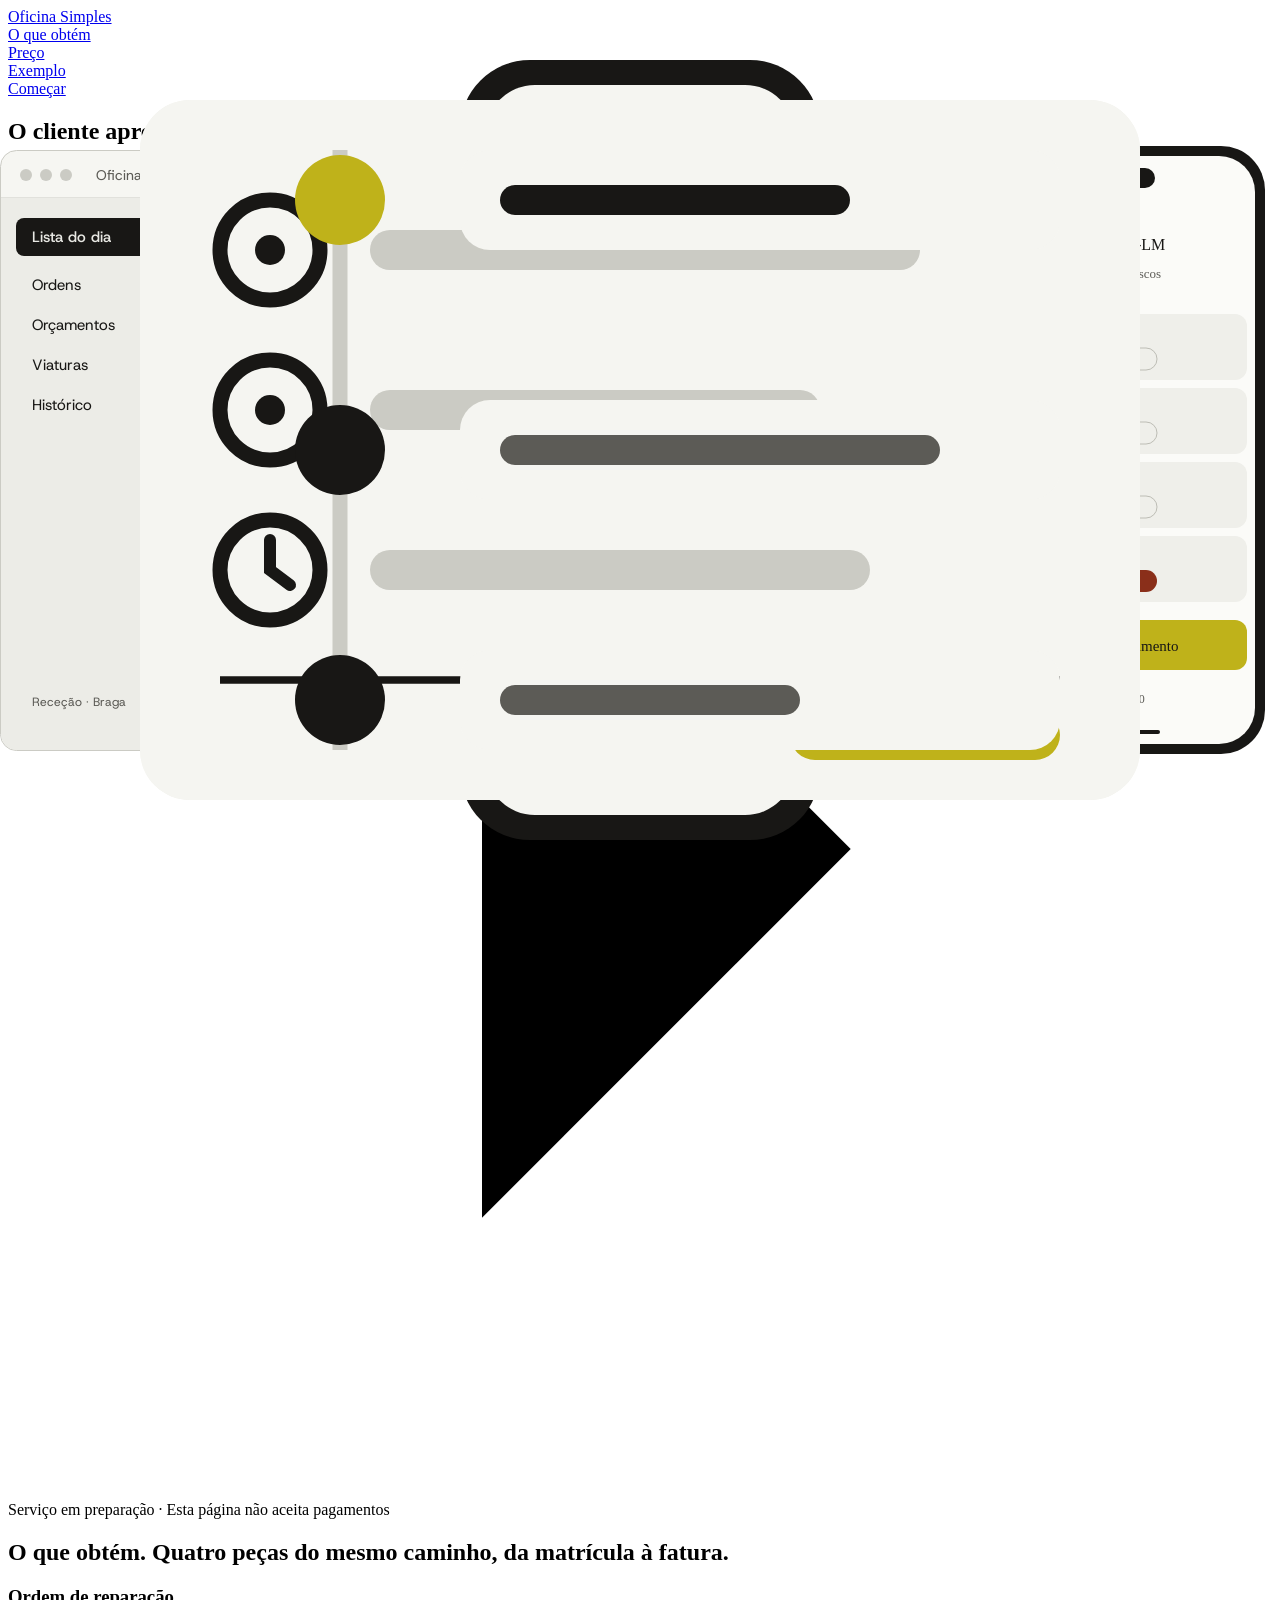
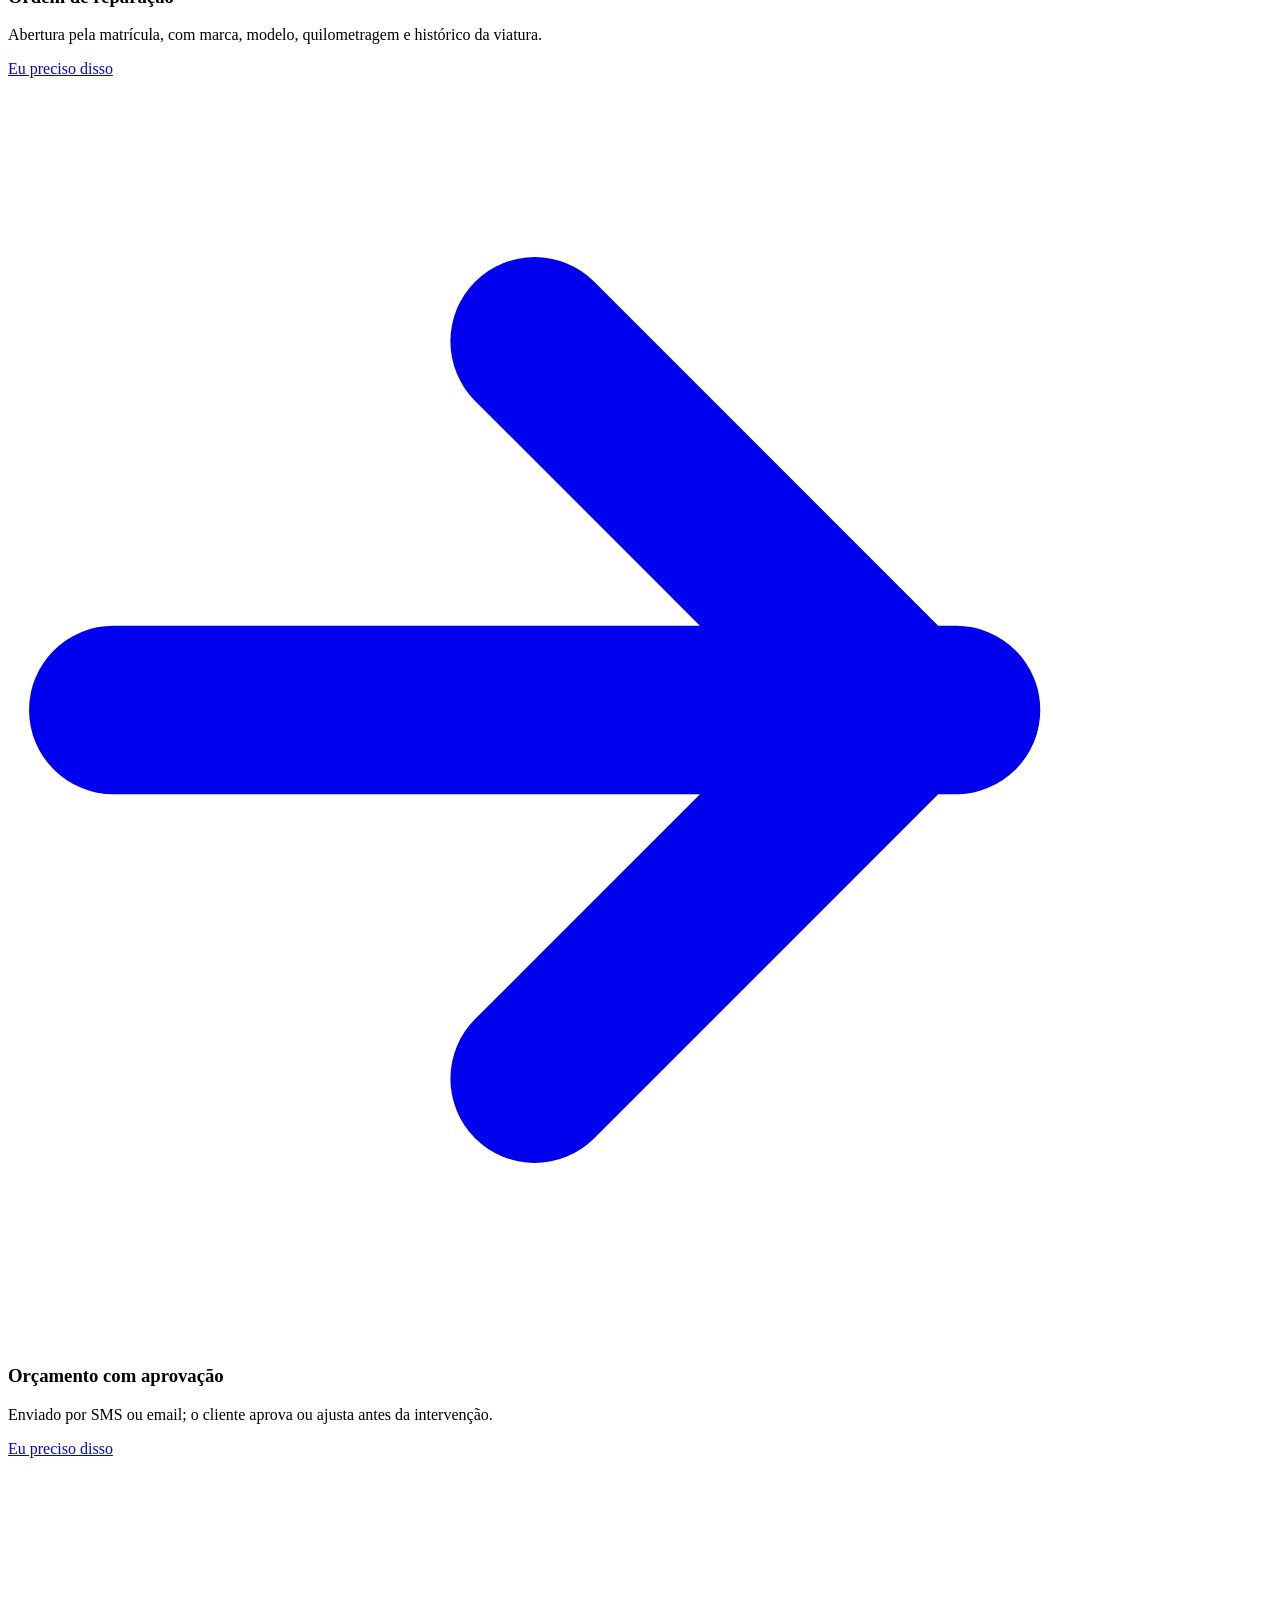
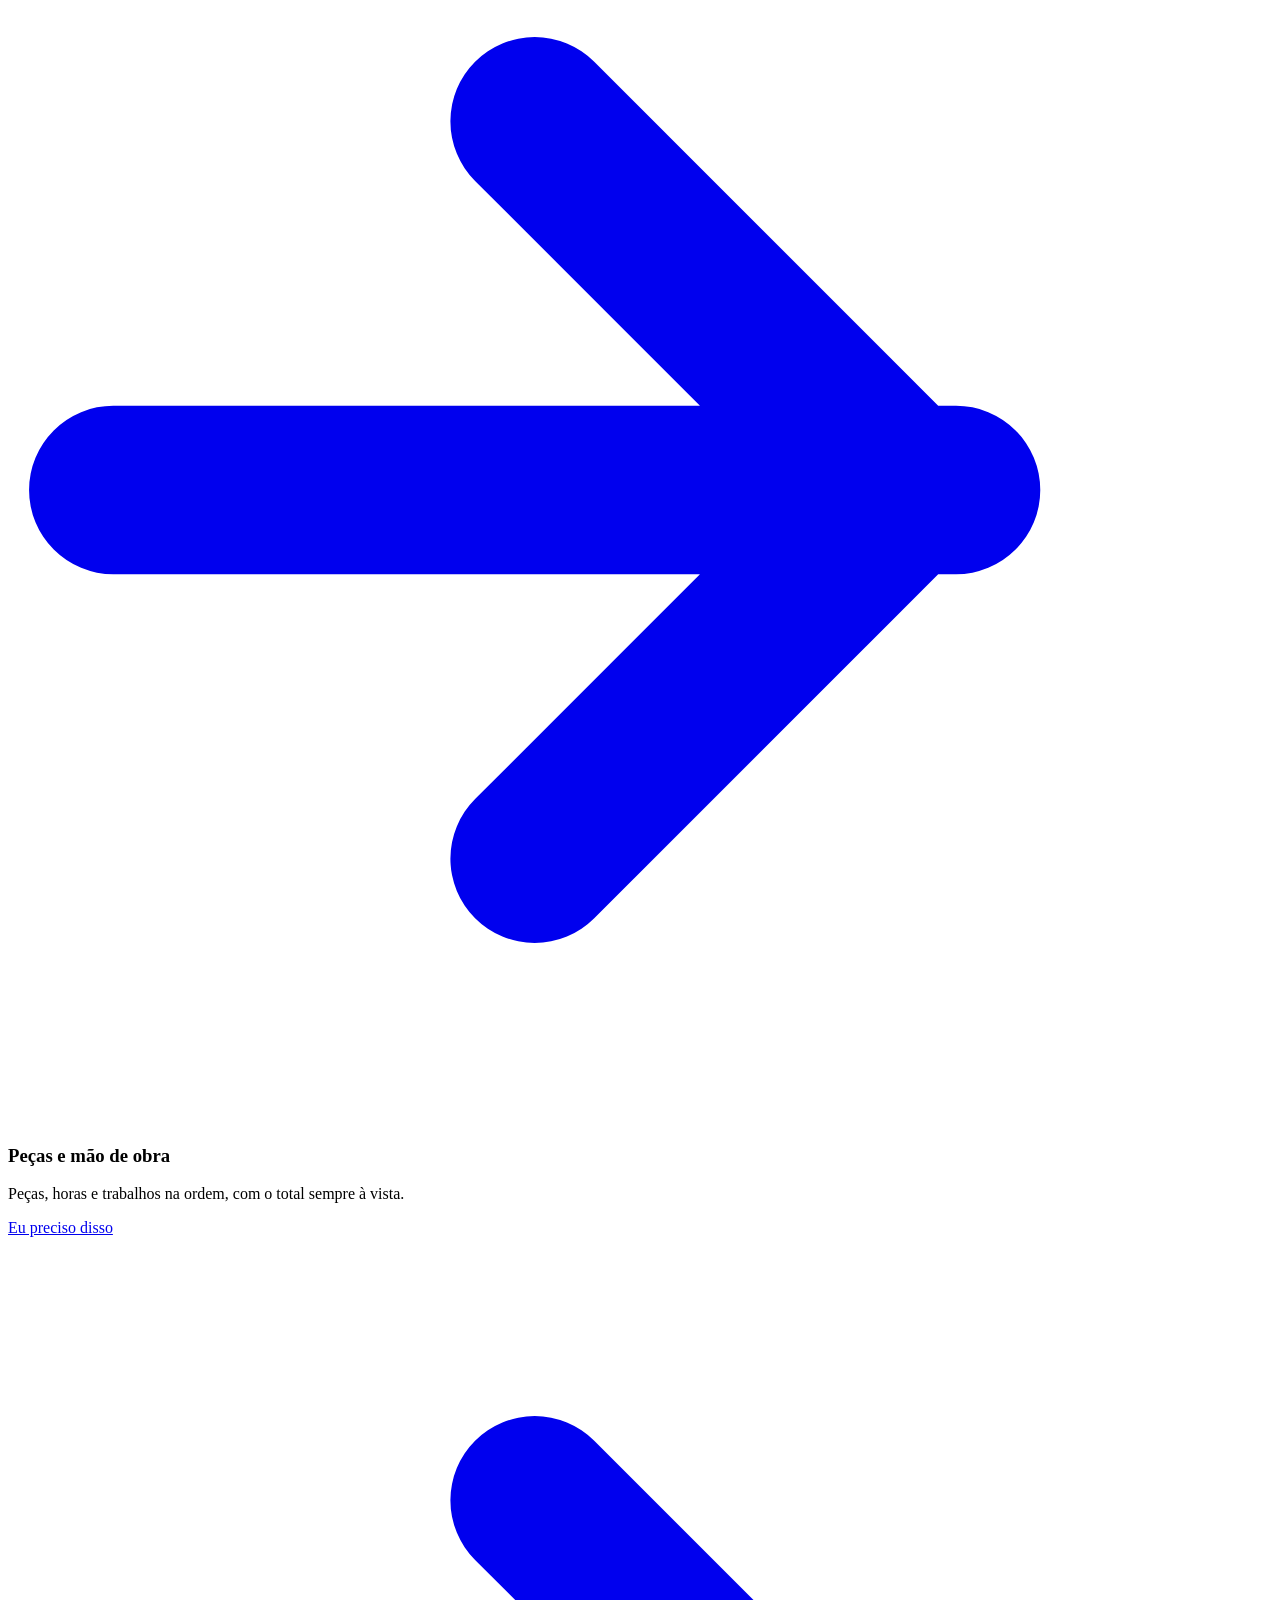
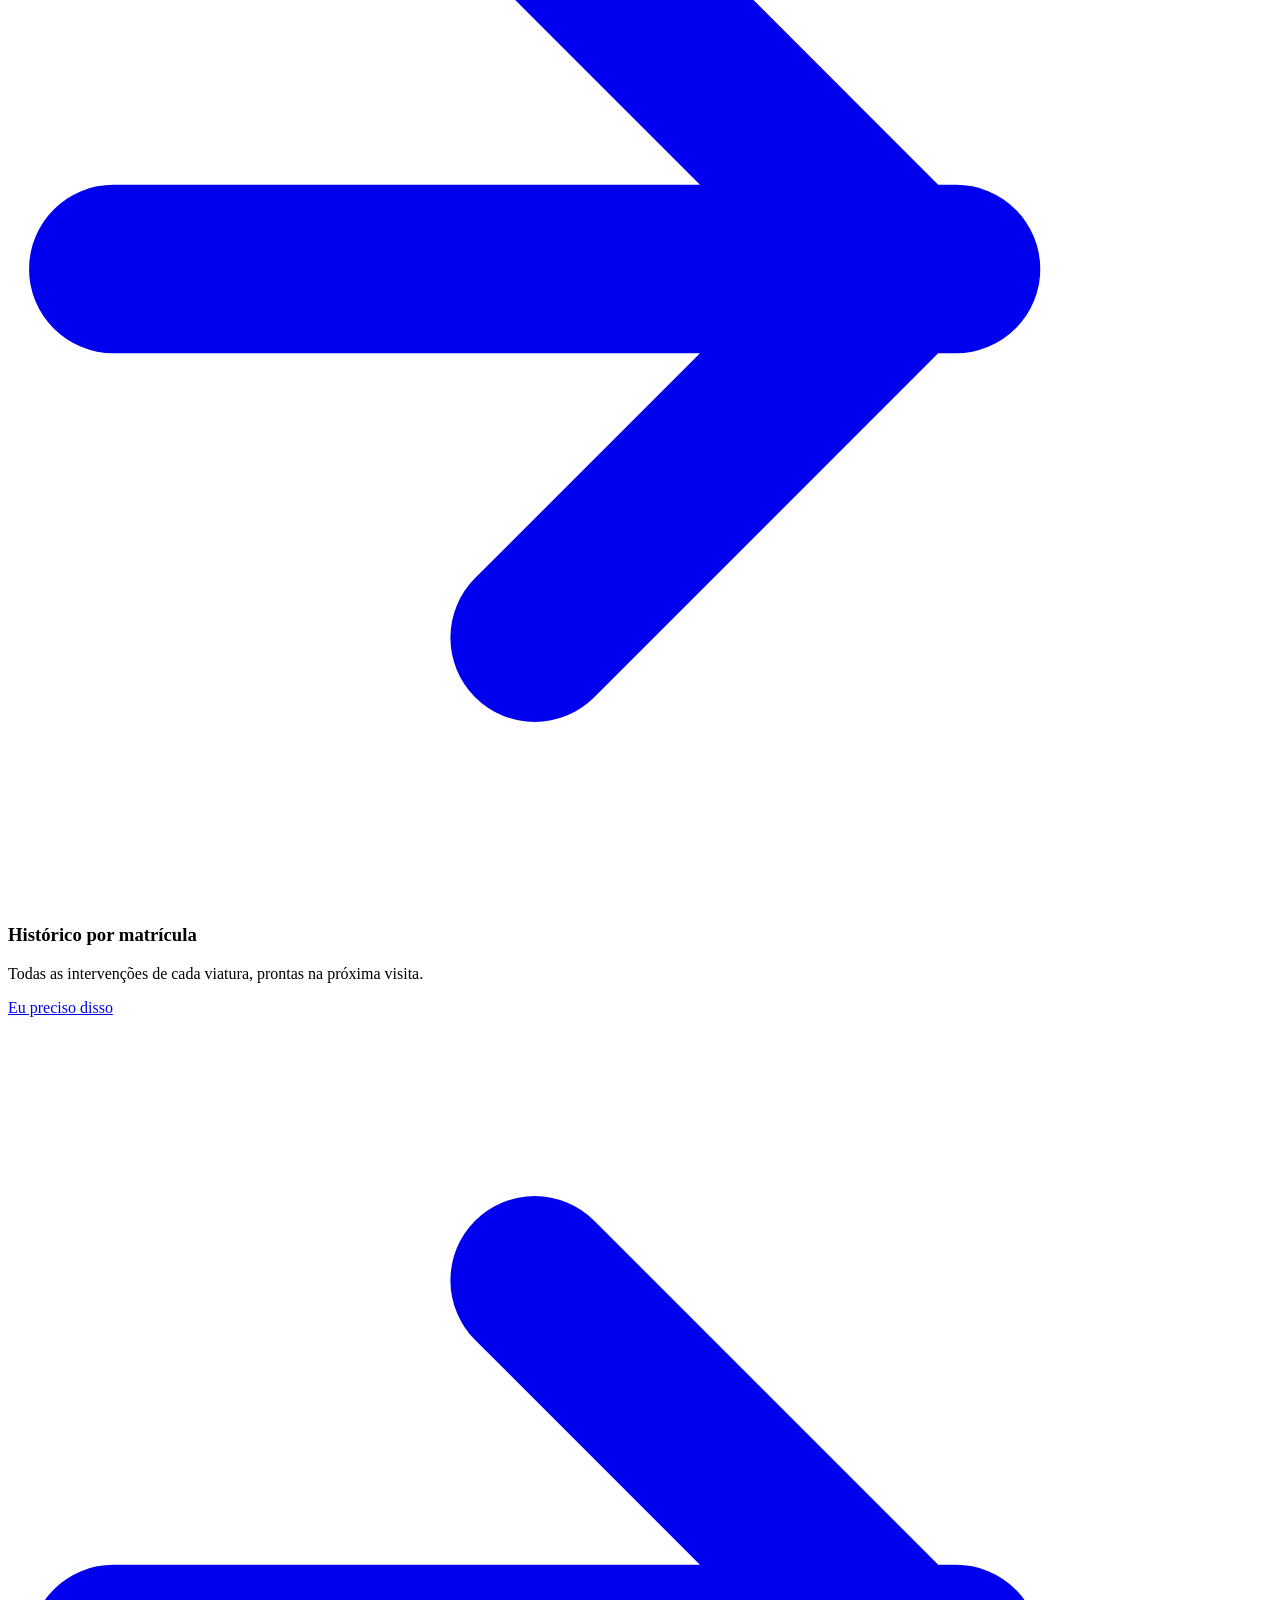
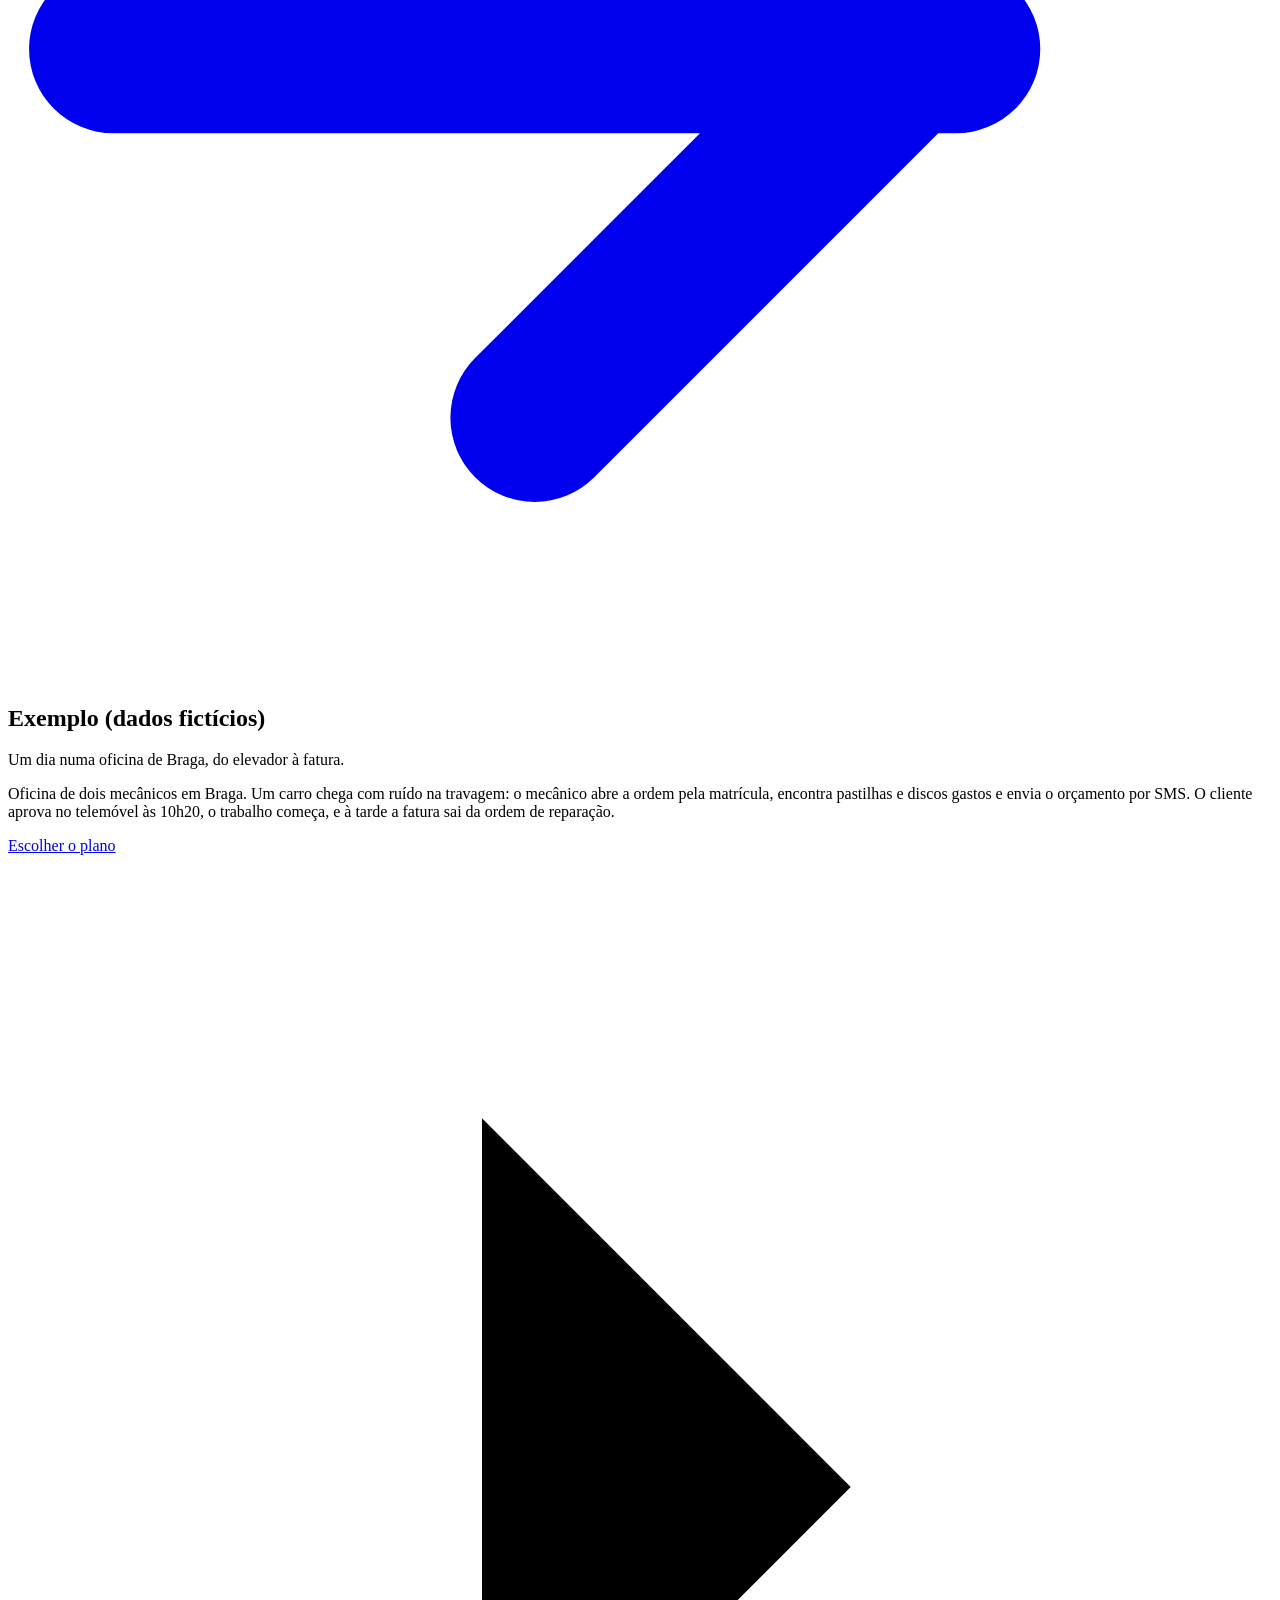
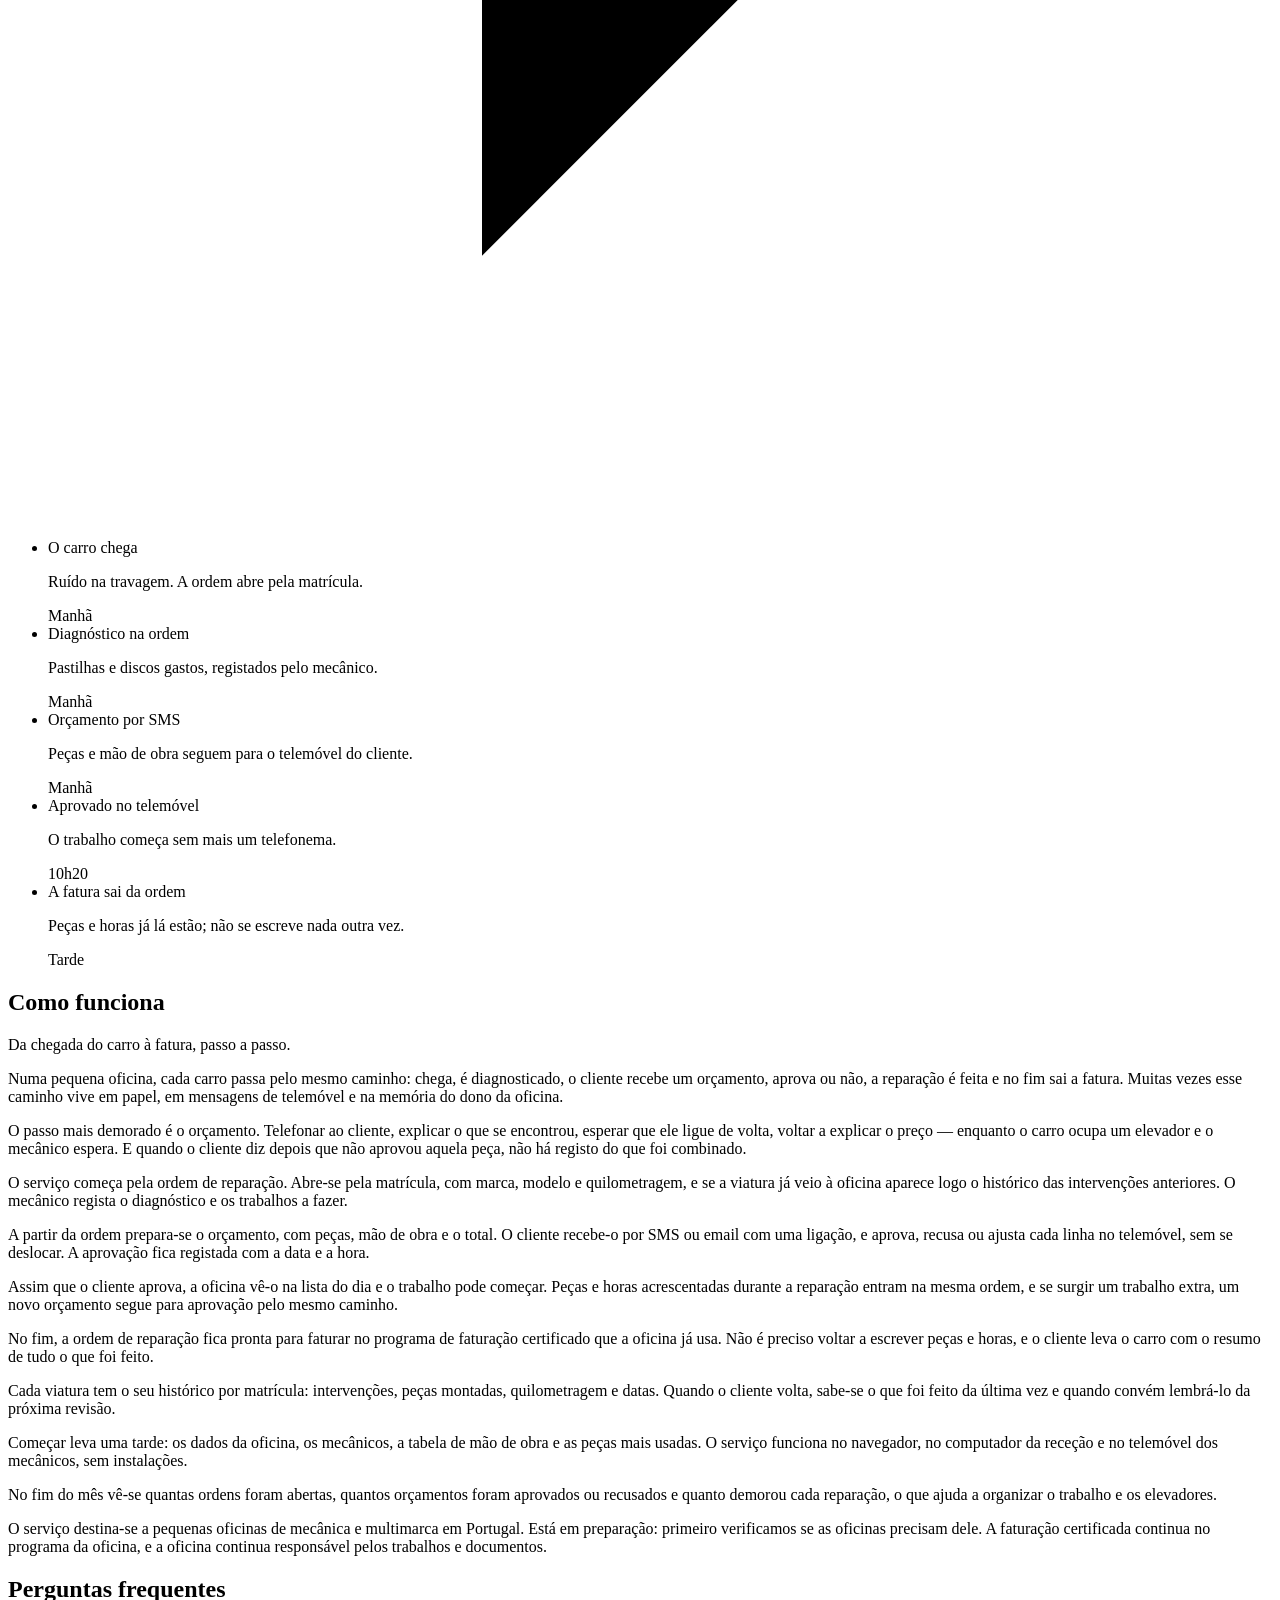
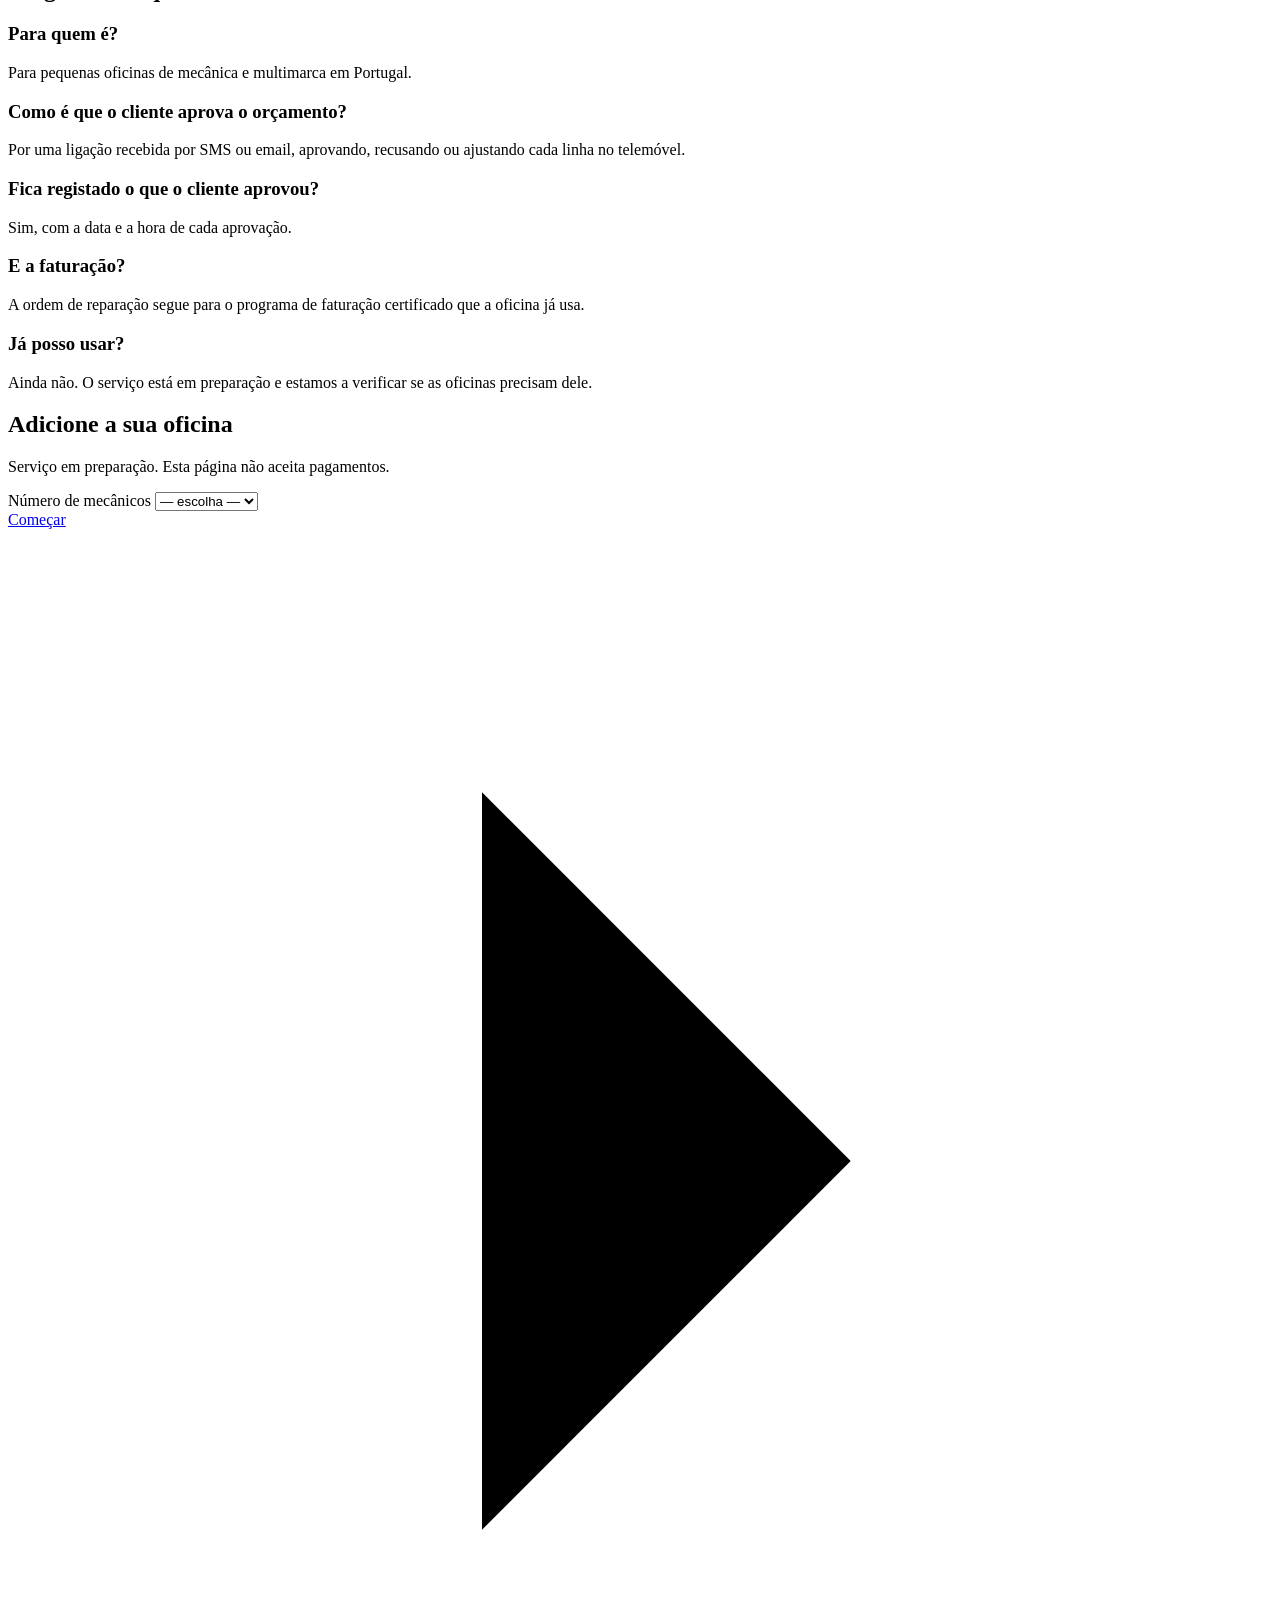
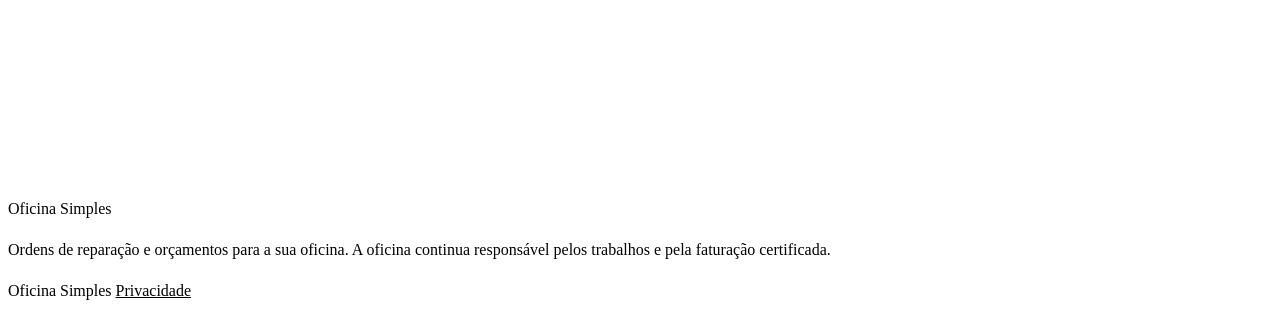
==== commit 16fedcca: "Главная: стиль на готовых настройках темы, свой CSS — минимум (СМ-45, слово Владельца «1а», «2б»)" ====
--- a/index.html
+++ b/index.html
@@ -1,5 +1,5 @@
 <!doctype html>
-<html lang="pt-PT">
+<html lang="pt-PT" data-type="software" data-radius="soft" data-ground="sand" data-buttons="solid" data-motion>
 <head>
 <meta charset="utf-8">
 <!-- Google Tag Manager -->
@@ -15,9 +15,13 @@
 <meta name="description" content="Para pequenas oficinas: orçamento por SMS ou email aprovado no telemóvel, ordem de reparação com peças e mão de obra e histórico por matrícula.">
 <link rel="icon" href="favicon.svg">
 <link rel="stylesheet" href="style.css">
+<link rel="stylesheet" href="taste/system.css">
+<link rel="stylesheet" href="taste/cards.css">
+<link rel="stylesheet" href="taste/motion.css">
+<link rel="stylesheet" href="taste/layout.css">
 <link rel="preconnect" href="https://fonts.googleapis.com">
 <link rel="preconnect" href="https://fonts.gstatic.com" crossorigin>
-<link href="https://fonts.googleapis.com/css2?family=Onest:wght@400..700&family=JetBrains+Mono:wght@400..500&display=swap" rel="stylesheet">
+<link href="https://fonts.googleapis.com/css2?family=Host+Grotesk:wght@400..700&family=JetBrains+Mono:wght@400..500&display=swap" rel="stylesheet">
 <link rel="stylesheet" href="variant.css">
 <script src="smoke.js" defer></script>
 <!-- faq-jsonld:start -->
@@ -76,12 +80,25 @@
 <noscript><iframe src="https://www.googletagmanager.com/ns.html?id=GTM-WZX4DKPG"
 height="0" width="0" style="display:none;visibility:hidden"></iframe></noscript>
 <!-- End Google Tag Manager (noscript) -->
-<!-- tasteskill 2.5 · kind software · palette paper-grey-brass · type onest · radius soft · hero product (drawn render) · rhythm dark-band · buttons solid · mark ring · moment: steps light in #exemplo -->
-
-<header class="nav"><div class="wrap nav__bar">
-  <a class="nav__logo" href="index.html" data-ev="click_logo_home"><span class="mark" aria-hidden="true"></span>Oficina Simples</a>
-  <nav class="nav__links" id="menu" aria-label="Principal"><a href="#oque" data-ev="click_nav_oque">O que obtém</a><a href="price.html" data-ev="click_nav_preco">Preço</a><a href="#exemplo" data-ev="click_nav_exemplo">Exemplo</a><a class="is-cta" href="#start" data-ev="click_nav_start">Começar</a></nav>
-</div></header>
+<!-- type: software
+     deal: palette paper-grey-brass (warm stone ground and brass-yellow accent: the workshop's concrete floor and yellow lift arms),
+     type host (Host Grotesk + JetBrains Mono), radius soft, ground sand, hero product (a drawn render of the repair order and the
+     client's phone on the stage, no box), nav plain bar, close in type, footer columns, rhythm dark-band, buttons solid, mark ring.
+     Built on taste/system.css, taste/cards.css, taste/motion.css, taste/layout.css (library files, unchanged; no library script). -->
+
+<header class="nav">
+  <div class="wrap nav__bar">
+    <a class="nav__logo" href="index.html" data-ev="click_logo_home"><span class="mark" data-mark="ring" aria-hidden="true"></span>Oficina Simples</a>
+    <nav class="nav__links" id="menu" aria-label="Principal">
+      <div class="nav__item"><a class="nav__link" href="#oque" data-ev="click_nav_oque">O que obtém</a></div>
+      <div class="nav__item"><a class="nav__link" href="price.html" data-ev="click_nav_preco">Preço</a></div>
+      <div class="nav__item"><a class="nav__link" href="#exemplo" data-ev="click_nav_exemplo">Exemplo</a></div>
+    </nav>
+    <div class="nav__actions">
+      <a class="btn btn--primary" href="#start" data-ev="click_nav_start">Começar</a>
+    </div>
+  </div>
+</header>
 
 <!-- the phone, drawn once and shown in both stage views -->
 <svg width="0" height="0" style="position:absolute" aria-hidden="true" focusable="false">
@@ -117,25 +134,26 @@
     </g>
     <rect x="18" y="474" width="254" height="50" rx="12" fill="#bfb21a"/>
     <text x="145" y="505" font-size="15" font-weight="500" text-anchor="middle" fill="#181715">Aprovar orçamento</text>
-    <g class="svg-pulse"><circle cx="34" cy="552" r="9" fill="#2f5d1c"/><path d="M29.5 552l3 3 5.5-6" fill="none" stroke="#fbfbf8" stroke-width="1.8" stroke-linecap="round" stroke-linejoin="round"/></g>
+    <circle cx="34" cy="552" r="9" fill="#2f5d1c"/><path d="M29.5 552l3 3 5.5-6" fill="none" stroke="#fbfbf8" stroke-width="1.8" stroke-linecap="round" stroke-linejoin="round"/>
     <text x="52" y="557" font-size="12" fill="#5c5b56">Registado hoje às 10h20</text>
     <rect x="105" y="584" width="80" height="4" rx="2" fill="#181715"/>
   </symbol>
 </svg>
 
 <main id="main">
-  <section class="hero" data-enter aria-labelledby="hero-h">
-    <div class="wrap">
+  <section class="hero hero--product" data-enter aria-labelledby="hero-h">
+    <div class="wrap"><div class="hero-text hero__in">
       <div class="hero__head">
-        <h1 id="hero-h">O cliente aprova no telemóvel. A ordem já está aberta.</h1>
-        <p class="hero__lead">Para pequenas oficinas de mecânica e multimarca: ordem pela matrícula, orçamento com peças e mão de obra, aprovação sem o cliente se deslocar e o histórico da viatura para a próxima visita.</p>
-        <div class="hero__acts">
-          <a class="btn" href="price.html" data-ev="cta_click">Eu preciso disso<svg class="arr" viewBox="0 0 12 12" aria-hidden="true"><path d="M1 6h8M5 2.5 8.5 6 5 9.5"/></svg></a>
-          <p class="hero__note">Serviço em preparação · Esta página não aceita pagamentos</p>
-        </div>
-      </div>
-
-      <div class="hero__stage">
+        <div>
+          <h1 id="hero-h">O cliente aprova no telemóvel. A ordem já está aberta.</h1>
+          <p class="hero__lead">Para pequenas oficinas de mecânica e multimarca: ordem pela matrícula, orçamento com peças e mão de obra, aprovação sem o cliente se deslocar e o histórico da viatura.</p>
+        </div>
+        <div class="btn-row">
+          <a class="btn btn--primary" href="price.html" data-ev="cta_click">Eu preciso disso<svg class="m-arrow" viewBox="0 0 12 12" aria-hidden="true"><path class="m-arrow__stem" d="M1 6h8"/><path class="m-arrow__head" d="M4.5 2.5 8 6l-3.5 3.5"/></svg></a>
+          <p class="t-small muted">Serviço em preparação · Esta página não aceita pagamentos</p>
+        </div>
+      </div>
+      <div class="hero__stage"><div class="frame" data-product data-product-place="stage">
         <svg class="stage-desk" viewBox="0 0 1280 620" preserveAspectRatio="xMidYMid meet" role="img" aria-label="Ecrã da ordem de reparação de um Renault Clio com as linhas do orçamento aprovadas e recusadas, e ao lado o telemóvel do cliente com os botões Aprovar e Recusar em cada linha">
           <rect x="0.5" y="10.5" width="1000" height="600" rx="16" fill="#f6f6f2" stroke="#cbcbc4"/>
           <circle cx="26" cy="35" r="6" fill="#cbcbc4"/><circle cx="46" cy="35" r="6" fill="#cbcbc4"/><circle cx="66" cy="35" r="6" fill="#cbcbc4"/>
@@ -207,139 +225,161 @@
         <svg class="stage-phone" viewBox="0 0 290 608" role="img" aria-label="Telemóvel do cliente com o orçamento de um Renault Clio: Aprovar ou Recusar em cada linha e o botão Aprovar orçamento">
           <use href="#phone" width="290" height="608"/>
         </svg>
-      </div>
-    </div>
+      </div></div>
+    </div></div>
   </section>
 
   <section id="oque" data-view="features_view" aria-labelledby="oque-h">
     <div class="wrap">
       <div class="section-head">
-        <h2 id="oque-h">O que obtém</h2>
-        <p>Quatro peças do mesmo caminho, da matrícula à fatura.</p>
-      </div>
-      <div class="cards">
-        <article class="card">
-          <div class="card__vis"><svg viewBox="0 0 240 180" aria-hidden="true">
+        <h2 id="oque-h">O que obtém. <span class="muted">Quatro peças do mesmo caminho, da matrícula à fatura.</span></h2>
+      </div>
+      <div class="grid">
+        <article class="card card--open card--row span-3">
+          <div class="panel panel--top panel--wide"><svg viewBox="0 0 240 180" aria-hidden="true">
             <rect x="20" y="20" width="200" height="140" rx="10" fill="#f5f5f1"/>
             <rect x="36" y="36" width="104" height="30" rx="4" fill="#fff" stroke="#181715" stroke-width="1.4"/><path d="M36.7 40a3.3 3.3 0 0 1 3.3-3.3h10v28.6h-10a3.3 3.3 0 0 1-3.3-3.3z" fill="#1f4fa8"/>
             <rect x="58" y="47" width="72" height="8" rx="2" fill="#181715"/>
             <rect x="36" y="84" width="150" height="7" rx="3.5" fill="#cbcbc4"/><rect x="36" y="102" width="118" height="7" rx="3.5" fill="#cbcbc4"/><rect x="36" y="120" width="134" height="7" rx="3.5" fill="#cbcbc4"/>
             <rect x="156" y="36" width="48" height="30" rx="15" fill="#bfb21a"/>
           </svg></div>
-          <div class="card__body"><h3>Ordem de reparação</h3><p>Abertura pela matrícula, com marca, modelo, quilometragem e histórico da viatura.</p><a class="card__go link-draw" href="price.html" data-ev="feature_or">Eu preciso disso<svg class="arr" viewBox="0 0 12 12" aria-hidden="true"><path d="M1 6h8M5 2.5 8.5 6 5 9.5"/></svg></a></div>
+          <h3>Ordem de reparação</h3>
+          <p>Abertura pela matrícula, com marca, modelo, quilometragem e histórico da viatura.</p>
+          <a class="card__link" href="price.html" data-ev="feature_or">Eu preciso disso<svg viewBox="0 0 12 12" aria-hidden="true"><path d="M1 6h8M5 2.5 8.5 6 5 9.5" fill="none" stroke="currentColor" stroke-width="1.6" stroke-linecap="round" stroke-linejoin="round"/></svg></a>
         </article>
-        <article class="card">
-          <div class="card__vis"><svg viewBox="0 0 240 180" aria-hidden="true">
+        <article class="card card--open card--row span-3">
+          <div class="panel panel--top panel--wide"><svg viewBox="0 0 240 180" aria-hidden="true">
             <rect x="84" y="12" width="72" height="156" rx="14" fill="#181715"/><rect x="89" y="17" width="62" height="146" rx="10" fill="#f5f5f1"/>
             <rect x="97" y="36" width="46" height="6" rx="3" fill="#cbcbc4"/><rect x="97" y="54" width="46" height="18" rx="6" fill="#e2ebd6"/><rect x="97" y="78" width="46" height="18" rx="6" fill="#e2ebd6"/><rect x="97" y="102" width="46" height="18" rx="6" fill="#f1ddd6"/>
             <rect x="97" y="132" width="46" height="18" rx="6" fill="#bfb21a"/>
             <path d="M40 70h30M40 82h22" stroke="#5c5b56" stroke-width="3" stroke-linecap="round"/><path d="M168 96l10 10 22-24" fill="none" stroke="#2f5d1c" stroke-width="5" stroke-linecap="round" stroke-linejoin="round"/>
           </svg></div>
-          <div class="card__body"><h3>Orçamento com aprovação</h3><p>Enviado por SMS ou email; o cliente aprova ou ajusta antes da intervenção.</p><a class="card__go link-draw" href="price.html" data-ev="feature_orcamento">Eu preciso disso<svg class="arr" viewBox="0 0 12 12" aria-hidden="true"><path d="M1 6h8M5 2.5 8.5 6 5 9.5"/></svg></a></div>
+          <h3>Orçamento com aprovação</h3>
+          <p>Enviado por SMS ou email; o cliente aprova ou ajusta antes da intervenção.</p>
+          <a class="card__link" href="price.html" data-ev="feature_orcamento">Eu preciso disso<svg viewBox="0 0 12 12" aria-hidden="true"><path d="M1 6h8M5 2.5 8.5 6 5 9.5" fill="none" stroke="currentColor" stroke-width="1.6" stroke-linecap="round" stroke-linejoin="round"/></svg></a>
         </article>
-        <article class="card">
-          <div class="card__vis"><svg viewBox="0 0 240 180" aria-hidden="true">
+        <article class="card card--open card--row span-3">
+          <div class="panel panel--top panel--wide"><svg viewBox="0 0 240 180" aria-hidden="true">
             <rect x="20" y="20" width="200" height="140" rx="10" fill="#f5f5f1"/>
             <circle cx="46" cy="50" r="10" fill="none" stroke="#181715" stroke-width="3"/><circle cx="46" cy="50" r="3" fill="#181715"/><rect x="66" y="46" width="110" height="8" rx="4" fill="#cbcbc4"/>
             <circle cx="46" cy="82" r="10" fill="none" stroke="#181715" stroke-width="3"/><circle cx="46" cy="82" r="3" fill="#181715"/><rect x="66" y="78" width="90" height="8" rx="4" fill="#cbcbc4"/>
             <circle cx="46" cy="114" r="10" fill="none" stroke="#181715" stroke-width="3"/><path d="M46 108v6l4 3" fill="none" stroke="#181715" stroke-width="2.4" stroke-linecap="round"/><rect x="66" y="110" width="100" height="8" rx="4" fill="#cbcbc4"/>
             <path d="M36 136h168" stroke="#181715" stroke-width="1.5"/><rect x="150" y="142" width="54" height="10" rx="5" fill="#bfb21a"/>
           </svg></div>
-          <div class="card__body"><h3>Peças e mão de obra</h3><p>Peças, horas e trabalhos na ordem, com o total sempre à vista.</p><a class="card__go link-draw" href="price.html" data-ev="feature_pecas">Eu preciso disso<svg class="arr" viewBox="0 0 12 12" aria-hidden="true"><path d="M1 6h8M5 2.5 8.5 6 5 9.5"/></svg></a></div>
+          <h3>Peças e mão de obra</h3>
+          <p>Peças, horas e trabalhos na ordem, com o total sempre à vista.</p>
+          <a class="card__link" href="price.html" data-ev="feature_pecas">Eu preciso disso<svg viewBox="0 0 12 12" aria-hidden="true"><path d="M1 6h8M5 2.5 8.5 6 5 9.5" fill="none" stroke="currentColor" stroke-width="1.6" stroke-linecap="round" stroke-linejoin="round"/></svg></a>
         </article>
-        <article class="card">
-          <div class="card__vis"><svg viewBox="0 0 240 180" aria-hidden="true">
+        <article class="card card--open card--row span-3">
+          <div class="panel panel--top panel--wide"><svg viewBox="0 0 240 180" aria-hidden="true">
             <path d="M60 30v120" stroke="#cbcbc4" stroke-width="3"/>
             <circle cx="60" cy="40" r="9" fill="#bfb21a"/><circle cx="60" cy="90" r="9" fill="#181715"/><circle cx="60" cy="140" r="9" fill="#181715"/>
             <rect x="84" y="30" width="120" height="20" rx="6" fill="#f5f5f1"/><rect x="92" y="37" width="70" height="6" rx="3" fill="#181715"/>
             <rect x="84" y="80" width="120" height="20" rx="6" fill="#f5f5f1"/><rect x="92" y="87" width="88" height="6" rx="3" fill="#5c5b56"/>
             <rect x="84" y="130" width="120" height="20" rx="6" fill="#f5f5f1"/><rect x="92" y="137" width="60" height="6" rx="3" fill="#5c5b56"/>
           </svg></div>
-          <div class="card__body"><h3>Histórico por matrícula</h3><p>Todas as intervenções de cada viatura, prontas na próxima visita.</p><a class="card__go link-draw" href="price.html" data-ev="feature_historico">Eu preciso disso<svg class="arr" viewBox="0 0 12 12" aria-hidden="true"><path d="M1 6h8M5 2.5 8.5 6 5 9.5"/></svg></a></div>
+          <h3>Histórico por matrícula</h3>
+          <p>Todas as intervenções de cada viatura, prontas na próxima visita.</p>
+          <a class="card__link" href="price.html" data-ev="feature_historico">Eu preciso disso<svg viewBox="0 0 12 12" aria-hidden="true"><path d="M1 6h8M5 2.5 8.5 6 5 9.5" fill="none" stroke="currentColor" stroke-width="1.6" stroke-linecap="round" stroke-linejoin="round"/></svg></a>
         </article>
       </div>
     </div>
   </section>
 
-  <section id="exemplo" class="band" data-view="example_view" aria-labelledby="exemplo-h">
+  <section id="exemplo" class="ground-inverse" data-view="example_view" aria-labelledby="exemplo-h">
     <div class="wrap">
       <div class="section-head">
         <h2 id="exemplo-h">Exemplo (dados fictícios)</h2>
         <p>Um dia numa oficina de Braga, do elevador à fatura.</p>
       </div>
-      <div class="ex">
-        <div class="ex__story">
-          <p class="fine">Oficina de dois mecânicos em Braga. Um carro chega com ruído na travagem: o mecânico abre a ordem pela matrícula, encontra pastilhas e discos gastos e envia o orçamento por SMS. O cliente aprova no telemóvel às 10h20, o trabalho começa, e à tarde a fatura sai da ordem de reparação.</p>
-          <a class="btn" href="price.html" data-ev="click_cta_after_example">Escolher o plano<svg class="arr" viewBox="0 0 12 12" aria-hidden="true"><path d="M1 6h8M5 2.5 8.5 6 5 9.5"/></svg></a>
-        </div>
-        <ol class="ex__steps">
-          <li><span class="when">Manhã</span><div><b>O carro chega</b><span class="d">Ruído na travagem. A ordem abre pela matrícula.</span></div></li>
-          <li><span class="when">Manhã</span><div><b>Diagnóstico na ordem</b><span class="d">Pastilhas e discos gastos, registados pelo mecânico.</span></div></li>
-          <li><span class="when">Manhã</span><div><b>Orçamento por SMS</b><span class="d">Peças e mão de obra seguem para o telemóvel do cliente.</span></div></li>
-          <li class="is-key"><span class="when">10h20</span><div><b>Aprovado no telemóvel</b><span class="d">O trabalho começa sem mais um telefonema.</span></div></li>
-          <li><span class="when">Tarde</span><div><b>A fatura sai da ordem</b><span class="d">Peças e horas já lá estão; não se escreve nada outra vez.</span></div></li>
-        </ol>
+      <div class="grid grid--top">
+        <div class="span-5 stack-6">
+          <p class="t-lead">Oficina de dois mecânicos em Braga. Um carro chega com ruído na travagem: o mecânico abre a ordem pela matrícula, encontra pastilhas e discos gastos e envia o orçamento por SMS. O cliente aprova no telemóvel às 10h20, o trabalho começa, e à tarde a fatura sai da ordem de reparação.</p>
+          <div class="btn-row"><a class="btn btn--primary" href="price.html" data-ev="click_cta_after_example">Escolher o plano<svg class="m-arrow" viewBox="0 0 12 12" aria-hidden="true"><path class="m-arrow__stem" d="M1 6h8"/><path class="m-arrow__head" d="M4.5 2.5 8 6l-3.5 3.5"/></svg></a></div>
+        </div>
+        <ul class="rows span-6 start-7">
+          <li><span class="rows__name">O carro chega</span><p>Ruído na travagem. A ordem abre pela matrícula.</p><span class="rows__value">Manhã</span></li>
+          <li><span class="rows__name">Diagnóstico na ordem</span><p>Pastilhas e discos gastos, registados pelo mecânico.</p><span class="rows__value">Manhã</span></li>
+          <li><span class="rows__name">Orçamento por SMS</span><p>Peças e mão de obra seguem para o telemóvel do cliente.</p><span class="rows__value">Manhã</span></li>
+          <li><span class="rows__name">Aprovado no telemóvel</span><p>O trabalho começa sem mais um telefonema.</p><span class="rows__value"><span class="badge">10h20</span></span></li>
+          <li><span class="rows__name">A fatura sai da ordem</span><p>Peças e horas já lá estão; não se escreve nada outra vez.</p><span class="rows__value">Tarde</span></li>
+        </ul>
       </div>
     </div>
   </section>
 <!-- seo-tekst:start -->
   <section id="opis" style="--h: 2" aria-labelledby="opis-h">
-    <div class="wrap long">
-      <div class="long__head">
+    <div class="wrap">
+      <div class="section-head">
         <h2 id="opis-h">Como funciona</h2>
-        <span class="t-label">Da chegada do carro à fatura, passo a passo.</span>
-      </div>
-      <div class="long__body">
+        <p>Da chegada do carro à fatura, passo a passo.</p>
+      </div>
+      <div class="grid grid--top">
+        <div class="span-6 stack-4">
     <p>Numa pequena oficina, cada carro passa pelo mesmo caminho: chega, é diagnosticado, o cliente recebe um orçamento, aprova ou não, a reparação é feita e no fim sai a fatura. Muitas vezes esse caminho vive em papel, em mensagens de telemóvel e na memória do dono da oficina.</p>
     <p>O passo mais demorado é o orçamento. Telefonar ao cliente, explicar o que se encontrou, esperar que ele ligue de volta, voltar a explicar o preço — enquanto o carro ocupa um elevador e o mecânico espera. E quando o cliente diz depois que não aprovou aquela peça, não há registo do que foi combinado.</p>
     <p>O serviço começa pela ordem de reparação. Abre-se pela matrícula, com marca, modelo e quilometragem, e se a viatura já veio à oficina aparece logo o histórico das intervenções anteriores. O mecânico regista o diagnóstico e os trabalhos a fazer.</p>
     <p>A partir da ordem prepara-se o orçamento, com peças, mão de obra e o total. O cliente recebe-o por SMS ou email com uma ligação, e aprova, recusa ou ajusta cada linha no telemóvel, sem se deslocar. A aprovação fica registada com a data e a hora.</p>
     <p>Assim que o cliente aprova, a oficina vê-o na lista do dia e o trabalho pode começar. Peças e horas acrescentadas durante a reparação entram na mesma ordem, e se surgir um trabalho extra, um novo orçamento segue para aprovação pelo mesmo caminho.</p>
+        </div>
+        <div class="span-6 stack-4">
     <p>No fim, a ordem de reparação fica pronta para faturar no programa de faturação certificado que a oficina já usa. Não é preciso voltar a escrever peças e horas, e o cliente leva o carro com o resumo de tudo o que foi feito.</p>
     <p>Cada viatura tem o seu histórico por matrícula: intervenções, peças montadas, quilometragem e datas. Quando o cliente volta, sabe-se o que foi feito da última vez e quando convém lembrá-lo da próxima revisão.</p>
     <p>Começar leva uma tarde: os dados da oficina, os mecânicos, a tabela de mão de obra e as peças mais usadas. O serviço funciona no navegador, no computador da receção e no telemóvel dos mecânicos, sem instalações.</p>
     <p>No fim do mês vê-se quantas ordens foram abertas, quantos orçamentos foram aprovados ou recusados e quanto demorou cada reparação, o que ajuda a organizar o trabalho e os elevadores.</p>
     <p>O serviço destina-se a pequenas oficinas de mecânica e multimarca em Portugal. Está em preparação: primeiro verificamos se as oficinas precisam dele. A faturação certificada continua no programa da oficina, e a oficina continua responsável pelos trabalhos e documentos.</p>
-      </div>
-    </div>
-  </section>
-  <section id="faq" aria-labelledby="faq-h">
-    <div class="wrap faq">
-    <h2 id="faq-h">Perguntas frequentes</h2>
-    <div class="faq__list">
-    <h3>Para quem é?</h3>
-    <p>Para pequenas oficinas de mecânica e multimarca em Portugal.</p>
-    <h3>Como é que o cliente aprova o orçamento?</h3>
-    <p>Por uma ligação recebida por SMS ou email, aprovando, recusando ou ajustando cada linha no telemóvel.</p>
-    <h3>Fica registado o que o cliente aprovou?</h3>
-    <p>Sim, com a data e a hora de cada aprovação.</p>
-    <h3>E a faturação?</h3>
-    <p>A ordem de reparação segue para o programa de faturação certificado que a oficina já usa.</p>
-    <h3>Já posso usar?</h3>
-    <p>Ainda não. O serviço está em preparação e estamos a verificar se as oficinas precisam dele.</p>
-    </div>
+        </div>
+      </div>
+    </div>
+  </section>
+  <section id="faq" class="ground-surface" aria-labelledby="faq-h">
+    <div class="wrap">
+      <div class="section-head"><h2 id="faq-h">Perguntas frequentes</h2></div>
+      <div class="grid grid--top">
+        <div class="faq span-6">
+          <div class="faq__item"><h3>Para quem é?</h3><p>Para pequenas oficinas de mecânica e multimarca em Portugal.</p></div>
+          <div class="faq__item"><h3>Como é que o cliente aprova o orçamento?</h3><p>Por uma ligação recebida por SMS ou email, aprovando, recusando ou ajustando cada linha no telemóvel.</p></div>
+          <div class="faq__item"><h3>Fica registado o que o cliente aprovou?</h3><p>Sim, com a data e a hora de cada aprovação.</p></div>
+        </div>
+        <div class="faq span-6">
+          <div class="faq__item"><h3>E a faturação?</h3><p>A ordem de reparação segue para o programa de faturação certificado que a oficina já usa.</p></div>
+          <div class="faq__item"><h3>Já posso usar?</h3><p>Ainda não. O serviço está em preparação e estamos a verificar se as oficinas precisam dele.</p></div>
+        </div>
+      </div>
     </div>
   </section>
 <!-- seo-tekst:end -->
-  <section id="start" class="band" data-view="start_view" aria-labelledby="start-h">
-    <div class="wrap close">
-      <h2 id="start-h">Adicione a sua oficina</h2>
-      <div class="close__form">
-        <label for="mecanicos">Número de mecânicos
-          <select id="mecanicos" data-ev-focus="form_start"><option value="">— escolha —</option><option>1</option><option>2–3</option><option>4–6</option><option>Mais de 6</option></select>
-        </label>
-        <a class="btn" href="price.html" data-ev="form_submit_click">Começar<svg class="arr" viewBox="0 0 12 12" aria-hidden="true"><path d="M1 6h8M5 2.5 8.5 6 5 9.5"/></svg></a>
-        <p class="close__note">Serviço em preparação. Esta página não aceita pagamentos.</p>
+  <section id="start" class="ground-inverse" data-view="start_view" aria-labelledby="start-h">
+    <div class="wrap">
+      <div class="section-head">
+        <h2 id="start-h">Adicione a sua oficina</h2>
+        <p>Serviço em preparação. Esta página não aceita pagamentos.</p>
+      </div>
+      <div class="grid">
+        <div class="form span-6">
+          <div class="field field--full"><label for="mecanicos">Número de mecânicos</label>
+            <select id="mecanicos" data-ev-focus="form_start"><option value="">— escolha —</option><option>1</option><option>2–3</option><option>4–6</option><option>Mais de 6</option></select></div>
+          <div class="btn-row"><a class="btn btn--primary btn--xl" href="price.html" data-ev="form_submit_click">Começar<svg class="m-arrow" viewBox="0 0 12 12" aria-hidden="true"><path class="m-arrow__stem" d="M1 6h8"/><path class="m-arrow__head" d="M4.5 2.5 8 6l-3.5 3.5"/></svg></a></div>
+        </div>
       </div>
     </div>
   </section>
 </main>
 
-<footer class="site-foot"><div class="wrap">
-  <span class="nav__logo"><span class="mark" aria-hidden="true"></span>Oficina Simples</span>
-  <p class="foot__legal">Ordens de reparação e orçamentos para a sua oficina. A oficina continua responsável pelos trabalhos e pela faturação certificada.</p>
-  <p class="foot__priv"><a class="link-draw" href="privacy.html" data-ev="click_legal_privacy">Privacidade</a></p>
-</div></footer>
+<footer class="footer">
+  <div class="wrap">
+    <div class="grid">
+      <div class="span-6 stack-4">
+        <span class="nav__logo"><span class="mark" data-mark="ring" aria-hidden="true"></span>Oficina Simples</span>
+        <p class="measure">Ordens de reparação e orçamentos para a sua oficina. A oficina continua responsável pelos trabalhos e pela faturação certificada.</p>
+      </div>
+    </div>
+    <div class="footer__legal">
+      <span>Oficina Simples</span>
+      <a class="link" href="privacy.html" data-ev="click_legal_privacy">Privacidade</a>
+    </div>
+  </div>
+</footer>
 
 </body>
 </html>
--- a/variant.css
+++ b/variant.css
@@ -1,260 +1,45 @@
-/* Oficina Simples — Taste Skill 2.5, hero "product".
-   Kind: software (a service small garages run in the browser).
-   Deal: palette paper-grey-brass (warm stone ground, brass-yellow accent: the workshop's grey concrete
-   floor and yellow lift arms and floor markings), pairing onest (Onest + JetBrains Mono), radius soft,
-   hero product (drawn render of the repair order and the client's phone on the stage, no box),
-   rhythm dark-band, buttons solid, mark ring, moment: the day's steps light up one by one in #exemplo. */
+/* Oficina Simples on tasteskill 2.5: the page is taste/system.css, cards.css, motion.css and layout.css.
+   This file holds only the dealt theme (start.mjs css, as printed), the page CSS inside the visuals and
+   the few lines that undo the shared smoke stylesheet (smoki-base) where it reaches the system. */
 
+/* the theme: node start.mjs css --page software --palette paper-grey-brass --type host --radius soft */
 :root {
   --p-bg: #e8e8e3; --p-surface: #dcdcd6; --p-ink: #181715; --p-muted: #5c5b56;
   --p-accent: #bfb21a; --p-accent-ink: #181715; --p-action: #181715; --p-action-ink: #e8e8e3;
-  --p-inv-bg: #181715; --p-inv-surface: #242321; --p-inv-ink: #e8e8e3; --p-inv-muted: #a3a29e;
+  --p-inv-bg: #181715; --p-inv-surface: #242321; --p-inv-ink: #e8e8e3; --p-inv-muted: #91908d;
   --p-inv-accent: #bfb21a; --p-inv-accent-ink: #181715; --p-inv-action: #bfb21a; --p-inv-action-ink: #181715;
-  --font-display: "Onest", system-ui, sans-serif;
-  --font-text: "Onest", system-ui, sans-serif;
+  --font-display: "Host Grotesk", system-ui, sans-serif;
+  --font-text: "Host Grotesk", system-ui, sans-serif;
   --font-mono: "JetBrains Mono", ui-monospace, "SFMono-Regular", Menlo, Consolas, monospace;
-  --display-weight: 400;
+  --display-weight: 500;
   --display-tracking: -0.035em;
   --display-tracking-xl: -0.04em;
-
-  --bg: var(--p-bg); --surface: var(--p-surface); --ink: var(--p-ink); --muted: var(--p-muted);
-  --line: #cbcbc4; --paper: #f5f5f1;
-  --gut: 24px; --gutter: 12px; --nav: 64px;
-  --padt: 96px; --padb: 56px;
-  --r-sm: 8px; --r-md: 12px; --r-lg: 18px;
-  --ease: cubic-bezier(.2, .7, .2, 1);
-  --t-h1: clamp(38px, 3.05vw + 26px, 68px);
-  --t-h2: clamp(30px, 1.72vw + 23.3px, 48px);
-  --t-lead: clamp(17px, .286vw + 15.9px, 20px);
-  color-scheme: light;
-}
-@media (min-width: 640px) { :root { --gut: 48px; --gutter: 24px; } }
-@media (min-width: 1024px) { :root { --gut: 80px; --nav: 72px; --padt: 120px; --padb: 72px; } }
-
-/* base, set in full so the remote shared stylesheet cannot change the look */
-html { scroll-padding-top: var(--nav); -webkit-text-size-adjust: 100%; }
-html, body { margin: 0; padding: 0; background: var(--bg); color: var(--ink); }
-body {
-  font-family: var(--font-text); font-size: 16px; line-height: 1.625; font-weight: 400;
-  max-width: none; overflow-x: clip; -webkit-font-smoothing: antialiased; text-rendering: optimizeLegibility;
-}
-*, *::before, *::after { box-sizing: border-box; }
-h1, h2, h3, p, ol, ul, figure { margin: 0; padding: 0; }
-h1, h2 { font-family: var(--font-display); font-weight: var(--display-weight); color: var(--ink); text-wrap: balance; }
-h3 { font-family: var(--font-text); font-weight: 500; color: var(--ink); }
-a { color: inherit; text-decoration: none; }
-svg { display: block; max-width: 100%; }
-:focus-visible { outline: 2px solid var(--ink); outline-offset: 3px; border-radius: 4px; }
-
-.skip { position: absolute; left: var(--gut); top: -80px; z-index: 60; background: var(--ink); color: var(--bg); padding: 12px 18px; border-radius: var(--r-sm); }
-.skip:focus { top: 12px; }
-
-.wrap { width: min(100% - 2 * var(--gut), 1280px); margin-inline: auto; padding: 0; max-width: none; }
-.grid { display: grid; grid-template-columns: repeat(12, minmax(0, 1fr)); column-gap: var(--gutter); }
-.muted { color: var(--muted); }
-.mono { font-family: var(--font-mono); font-size: 13px; letter-spacing: 0; }
-.t-label { font-size: 13px; font-weight: 500; color: var(--muted); letter-spacing: 0; }
-
-/* buttons: one solid pair, step on hover, press on click */
-.btn {
-  display: inline-flex; align-items: center; justify-content: center; gap: 10px;
-  min-height: 48px; padding: 0 22px; border-radius: var(--r-sm); border: 0;
-  font: 500 16px/1 var(--font-text); letter-spacing: 0; white-space: nowrap; cursor: pointer;
-  background: var(--p-action); color: var(--p-action-ink);
-  transition: transform .18s var(--ease), background-color .18s var(--ease), box-shadow .18s var(--ease);
-}
-.btn:hover { transform: translateY(-1px); background: #2e2c29; box-shadow: 0 6px 16px -8px rgba(24, 23, 21, .45); }
-.btn:active { transform: translateY(1px) scale(.985); box-shadow: none; transition-duration: .06s; }
-.btn--accent { background: var(--p-accent); color: var(--p-accent-ink); }
-.btn--accent:hover { background: #cfc22a; }
-.btn .arr { width: 12px; height: 12px; fill: none; stroke: currentColor; stroke-width: 1.6; stroke-linecap: round; stroke-linejoin: round; transition: transform .18s var(--ease); }
-.btn:hover .arr { transform: translateX(3px); }
-
-.link-draw { background: linear-gradient(currentColor, currentColor) 0 100% / 0 1px no-repeat; transition: background-size .25s var(--ease); padding-bottom: 2px; }
-.link-draw:hover { background-size: 100% 1px; }
-
-/* the mark */
-.mark { width: 22px; height: 22px; border-radius: 50%; border: 5px solid var(--ink); box-shadow: inset 0 0 0 3px var(--p-accent); flex: none; }
-
-/* header */
-header.nav {
-  position: fixed; inset: 0 0 auto 0; z-index: 50; height: var(--nav); margin: 0; padding: 0; border: 0;
-  background: color-mix(in srgb, var(--bg) 88%, transparent); backdrop-filter: saturate(1.2) blur(12px); -webkit-backdrop-filter: saturate(1.2) blur(12px);
-}
-.nav__bar { height: 100%; display: flex; align-items: center; justify-content: space-between; gap: 24px; }
-.nav__logo { display: flex; align-items: center; gap: 10px; font-family: var(--font-display); font-size: 19px; font-weight: 500; letter-spacing: -0.02em; min-height: 44px; }
-.nav__links { display: flex; align-items: center; gap: 4px; }
-.nav__links a { display: inline-flex; align-items: center; min-height: 44px; padding: 0 14px; border-radius: var(--r-sm); font-size: 15px; color: var(--ink); transition: background-color .18s var(--ease); }
-.nav__links a:hover { background: var(--surface); }
-.nav__links a.is-cta { background: var(--p-action); color: var(--p-action-ink); margin-left: 8px; }
-.nav__links a.is-cta:hover { background: #2e2c29; }
-/* phone: the header scrolls away with the page; the four links sit in one row under the name */
-@media (max-width: 767px) {
-  header.nav { position: relative; height: auto; padding: 12px 0 8px; backdrop-filter: none; -webkit-backdrop-filter: none; background: var(--bg); }
-  .nav__bar { flex-direction: column; align-items: stretch; gap: 4px; }
-  .nav__links { flex-wrap: wrap; gap: 0 2px; margin-inline: -8px; }
-  .nav__links a { padding: 0 8px; font-size: 15px; }
-  .nav__links a.is-cta { margin-left: auto; padding: 0 14px; }
-  .hero { padding-top: 32px !important; }
 }
 
-/* sections: one or two screens, top-aligned */
-main > section, footer.closing { position: relative; min-height: calc(var(--h, 1) * 100svh); padding: var(--padt) 0 var(--padb); margin: 0; border: 0; background: var(--bg); }
-main > section > .wrap { position: relative; z-index: 1; }
-.section-head { margin-bottom: 48px; max-width: 900px; }
-.section-head h2, main h2 { font-size: var(--t-h2); line-height: 1.08; letter-spacing: -0.03em; }
-.section-head p { margin-top: 20px; font-size: var(--t-lead); line-height: 1.5; color: var(--muted); max-width: 56ch; }
-
-/* 1. hero — product */
-.hero { min-height: 100svh; padding: calc(var(--nav) + 48px) 0 24px; display: flex; flex-direction: column; background: var(--bg); }
-.hero > .wrap { flex: 1 1 auto; display: flex; flex-direction: column; min-height: 0; }
-.hero__head { display: grid; grid-template-columns: repeat(12, minmax(0, 1fr)); column-gap: var(--gutter); row-gap: 20px; align-items: end; }
-.hero h1 { grid-column: 1 / span 7; grid-row: 1 / span 2; align-self: end; font-size: var(--t-h1); line-height: 1.02; letter-spacing: var(--display-tracking-xl); max-width: none; }
-.hero__stage text, .card__vis text { font-family: var(--font-text); }
-.hero__lead { grid-column: 8 / -1; grid-row: 1; align-self: end; font-size: var(--t-lead); line-height: 1.5; color: var(--ink); text-wrap: pretty; }
-.hero__acts { grid-column: 8 / -1; grid-row: 2; display: flex; flex-wrap: wrap; align-items: center; gap: 12px 18px; }
-.hero__note { font-size: 14px; line-height: 1.4; color: var(--muted); margin: 0; }
-.hero__stage { flex: 1 1 auto; min-height: 300px; margin-top: 40px; position: relative; }
-.hero__stage > svg { position: absolute; inset: 0; width: 100%; height: 100%; }
-.stage-phone { display: none; }
-@media (max-width: 1279px) and (min-width: 1024px) {
-  .hero h1 { grid-column: 1 / span 6; }
-  .hero__lead, .hero__acts { grid-column: 7 / -1; }
-}
-@media (max-width: 1023px) {
-  .hero__head { grid-template-columns: 1fr; }
-  .hero h1, .hero__lead, .hero__acts { grid-column: 1; grid-row: auto; }
-  .hero h1 { max-width: 18ch; }
-  .hero__lead { max-width: 52ch; }
-  .hero__stage { margin-top: 32px; }
-}
+/* page CSS inside the visuals: the drawn render fills the hero's stage (the window on a desktop, the
+   client's phone alone on a phone) and each card's drawing its panel; their words in the text face */
+.hero__stage [data-product] > svg { position: absolute; inset: 7% 0; width: 100%; height: 86%; }
+.hero__stage .stage-phone { display: none; }
+.panel > svg { position: absolute; inset: 0; z-index: 1; width: 100%; height: 100%; }
+:is(.hero__stage, .panel) text { font-family: var(--font-text); }
 @media (max-width: 639px) {
-  .hero { min-height: auto; padding-top: calc(var(--nav) + 32px); padding-bottom: 32px; }
-  .hero__acts .btn { width: 100%; }
-  .hero__stage { flex: none; min-height: 0; height: auto; margin-top: 32px; }
-  .hero__stage > svg { position: static; }
-  .stage-desk { display: none; }
-  .stage-phone { display: block; width: 86%; height: auto; margin-inline: auto; }
+  .hero__stage .stage-desk { display: none; }
+  .hero__stage .stage-phone { display: block; }
 }
 
-/* hero entrance, once on load */
-@keyframes rise { from { opacity: 0; transform: translateY(14px); } to { opacity: 1; transform: none; } }
-@keyframes settle { from { opacity: 0; transform: scale(.98); } to { opacity: 1; transform: none; } }
-.hero[data-enter] h1 { animation: rise .7s var(--ease) both; }
-.hero[data-enter] .hero__lead { animation: rise .7s .08s var(--ease) both; }
-.hero[data-enter] .hero__acts { animation: rise .7s .16s var(--ease) both; }
-.hero[data-enter] .hero__stage { animation: settle .9s .12s var(--ease) both; transform-origin: 50% 100%; }
-
-/* the one card loop: the approval tick on the phone pulses (3 s) */
-@keyframes tick { 0%, 55%, 100% { opacity: 1; } 70% { opacity: .35; } }
-.svg-pulse { animation: tick 3s ease-in-out infinite; }
-
-/* 2. features */
-.cards { display: grid; grid-template-columns: repeat(4, minmax(0, 1fr)); gap: var(--gutter); }
-.card {
-  display: flex; flex-direction: column; background: var(--paper); border-radius: var(--r-lg);
-  padding: 0; overflow: hidden; border: 0; box-shadow: none; margin: 0;
-  transition: transform .2s var(--ease), box-shadow .2s var(--ease);
-}
-.card:hover { transform: translateY(-2px); box-shadow: 0 14px 30px -18px rgba(24, 23, 21, .35); }
-.card__vis { background: var(--surface); aspect-ratio: 4 / 3; display: grid; place-items: center; padding: 22px; }
-.card__vis svg { width: 100%; height: 100%; }
-.card__body { display: flex; flex-direction: column; gap: 10px; padding: 24px 24px 22px; flex: 1; }
-.card__body h3 { font-size: 20px; line-height: 1.3; letter-spacing: -0.01em; }
-.card__body p { color: var(--muted); font-size: 16px; line-height: 1.55; }
-.card__go { margin-top: auto; padding-top: 14px; display: inline-flex; align-items: center; gap: 8px; min-height: 44px; font-weight: 500; font-size: 15px; color: var(--ink); align-self: flex-start; }
-.card__go .arr { width: 12px; height: 12px; fill: none; stroke: currentColor; stroke-width: 1.6; stroke-linecap: round; stroke-linejoin: round; transition: transform .18s var(--ease); }
-.card__go:hover .arr { transform: translateX(3px); }
-@media (max-width: 1023px) { .cards { grid-template-columns: repeat(2, minmax(0, 1fr)); } }
-@media (max-width: 639px) { .cards { grid-template-columns: 1fr; } .card__vis { aspect-ratio: 16 / 9; } }
-
-/* 3. example — dark band, with the dealt moment */
-.band { background: var(--p-inv-bg) !important; color: var(--p-inv-ink); }
-.band h2, .band h3 { color: var(--p-inv-ink); }
-.band .muted, .band .section-head p { color: var(--p-inv-muted); }
-.ex { display: grid; grid-template-columns: repeat(12, minmax(0, 1fr)); column-gap: var(--gutter); row-gap: 40px; align-items: start; }
-.ex__story { grid-column: 1 / span 5; display: flex; flex-direction: column; gap: 28px; }
-.ex__story p { font-size: var(--t-lead); line-height: 1.55; color: var(--p-inv-ink); max-width: 44ch; }
-.ex__steps { grid-column: 7 / -1; list-style: none; counter-reset: s; }
-.ex__steps li { display: grid; grid-template-columns: 88px 1fr; gap: 20px; padding: 22px 0; border-top: 1px solid #3a3936; counter-increment: s; }
-.ex__steps li:last-child { border-bottom: 1px solid #3a3936; }
-.ex__steps .when { font-family: var(--font-mono); font-size: 13px; color: var(--p-inv-muted); padding-top: 5px; }
-.ex__steps b { display: block; font-weight: 500; font-size: 20px; line-height: 1.3; letter-spacing: -0.01em; }
-.ex__steps span.d { display: block; margin-top: 4px; color: var(--p-inv-muted); font-size: 16px; line-height: 1.55; }
-.ex__steps li.is-key b::after { content: ""; display: inline-block; width: 8px; height: 8px; margin-left: 10px; border-radius: 50%; background: var(--p-inv-accent); vertical-align: 3px; }
-.band .btn { background: var(--p-inv-action); color: var(--p-inv-action-ink); align-self: flex-start; }
-.band .btn:hover { background: #d4c72e; }
-@media (max-width: 1023px) { .ex__story, .ex__steps { grid-column: 1 / -1; } }
-@media (max-width: 639px) { .ex__steps li { grid-template-columns: 64px 1fr; gap: 14px; } }
-
-/* the moment: each step lights as it crosses the middle of the screen (inside its own section only) */
-@supports (animation-timeline: view()) {
-  @media (prefers-reduced-motion: no-preference) {
-    .ex__steps li { animation: light linear both; animation-timeline: view(); animation-range: entry 40% cover 50%; }
-    @keyframes light { from { opacity: .28; transform: translateX(-6px); } to { opacity: 1; transform: none; } }
-  }
+/* no library script on the page (every link and button must carry a tracking name, so no menu button):
+   below 1024 the nav words take a second row of the fixed bar instead of the script's sheet */
+@media (max-width: 1023px) {
+  :root { --nav: calc(var(--btn-h) + 56px); }
+  header.nav > .nav__bar { flex-wrap: wrap; align-content: center; row-gap: 0; }
+  header.nav .nav__links { display: flex; order: 3; flex-basis: 100%; height: var(--btn-h); margin-left: calc(-1 * var(--s-3)); }
 }
 
-/* 4. how it works (seo text), two screens */
-.long { display: grid; grid-template-columns: repeat(12, minmax(0, 1fr)); column-gap: var(--gutter); }
-.long__head { grid-column: 1 / span 4; }
-.long__head h2 { max-width: 10ch; }
-.long__head .t-label { display: block; margin-top: 20px; max-width: 30ch; font-size: 15px; line-height: 1.5; font-weight: 400; }
-.long__body { grid-column: 5 / -1; columns: 2; column-gap: 48px; }
-.long__body p { font-size: 16px; line-height: 1.7; color: var(--ink); margin: 0 0 20px; break-inside: avoid; }
-.long__body p:first-child::first-line { font-weight: 500; }
-@media (max-width: 1023px) {
-  .long__head, .long__body { grid-column: 1 / -1; }
-  .long__head { margin-bottom: 40px; }
-  .long__head h2 { max-width: none; }
-}
-@media (max-width: 767px) { .long__body { columns: 1; } }
-
-/* FAQ */
-#faq { background: var(--surface); }
-.faq { display: grid; grid-template-columns: repeat(12, minmax(0, 1fr)); column-gap: var(--gutter); }
-.faq > h2 { grid-column: 1 / span 4; }
-.faq__list { grid-column: 5 / -1; }
-.faq__list h3 { font-size: 20px; line-height: 1.3; letter-spacing: -0.01em; padding-top: 24px; border-top: 1px solid #c3c3bb; }
-.faq__list h3:first-child { padding-top: 0; border-top: 0; }
-.faq__list p { color: var(--muted); font-size: 17px; line-height: 1.6; margin: 8px 0 24px; max-width: 60ch; }
-@media (max-width: 1023px) { .faq > h2, .faq__list { grid-column: 1 / -1; } .faq > h2 { margin-bottom: 40px; } }
-
-/* 5. start — the close, set in type on the dark band */
-#start.band { min-height: 100svh; }
-.close { display: grid; grid-template-columns: repeat(12, minmax(0, 1fr)); column-gap: var(--gutter); row-gap: 40px; align-items: end; }
-.close h2 { grid-column: 1 / span 8; font-size: clamp(44px, 6.1vw + 20px, 112px); line-height: .98; letter-spacing: -0.045em; color: var(--p-inv-ink); max-width: 12ch; }
-.close__form { grid-column: 9 / -1; display: flex; flex-direction: column; gap: 18px; }
-.close__form label { display: flex; flex-direction: column; gap: 10px; font-size: 15px; font-weight: 500; color: var(--p-inv-ink); }
-.close__form select {
-  appearance: none; -webkit-appearance: none; width: 100%; min-height: 52px; padding: 0 44px 0 16px; margin: 0;
-  font: 400 16px/1 var(--font-text); color: var(--p-inv-ink); background: var(--p-inv-surface); border: 1px solid #45433f; border-radius: var(--r-sm);
-  background-image: url("data:image/svg+xml,%3Csvg xmlns='http://www.w3.org/2000/svg' viewBox='0 0 12 12'%3E%3Cpath d='M3 4.5l3 3 3-3' fill='none' stroke='%23e8e8e3' stroke-width='1.5' stroke-linecap='round' stroke-linejoin='round'/%3E%3C/svg%3E");
-  background-repeat: no-repeat; background-position: right 16px center; background-size: 12px; cursor: pointer;
-  transition: border-color .18s var(--ease);
-}
-.close__form select:hover { border-color: #6a6863; }
-.close__form select:focus-visible { outline: 2px solid var(--p-inv-accent); outline-offset: 2px; }
-.close__form option { color: #181715; background: #e8e8e3; }
-.close__form .btn { width: 100%; }
-.close__note { color: var(--p-inv-muted); font-size: 14px; line-height: 1.5; }
-@media (max-width: 1023px) { .close h2, .close__form { grid-column: 1 / -1; } .close__form { max-width: 420px; } #start.band { min-height: auto; padding-bottom: 96px; } }
-
-/* footer */
-footer.site-foot { background: var(--p-inv-bg); color: var(--p-inv-muted); padding: 40px 0 48px; margin: 0; border-top: 1px solid #2e2d2a; }
-.site-foot .wrap { display: grid; grid-template-columns: repeat(12, minmax(0, 1fr)); column-gap: var(--gutter); row-gap: 16px; align-items: center; }
-.site-foot .nav__logo { grid-column: 1 / span 3; color: var(--p-inv-ink); }
-.site-foot .mark { border-color: var(--p-inv-ink); }
-.site-foot p { margin: 0; font-size: 14px; line-height: 1.5; }
-.site-foot .foot__legal { grid-column: 4 / span 7; color: var(--p-inv-muted); }
-.site-foot .foot__priv { grid-column: 11 / -1; justify-self: end; }
-.site-foot .foot__priv a { color: var(--p-inv-ink); display: inline-flex; align-items: center; min-height: 44px; }
-@media (max-width: 1023px) { .site-foot .nav__logo, .site-foot .foot__legal, .site-foot .foot__priv { grid-column: 1 / -1; justify-self: start; } }
-
-/* tablet: sections grow past their screens rather than overlap */
-@media (max-width: 1023px) { main > section { min-height: auto; } .hero { min-height: 100svh; } }
-@media (max-width: 639px) { .hero { min-height: auto; } main > section { padding-bottom: 72px; } }
-
-@media (prefers-reduced-motion: reduce) {
-  *, *::before, *::after { animation: none !important; transition: none !important; scroll-behavior: auto !important; }
-}
+/* the shared smoke stylesheet: its 920px .wrap, frosted 64px header row, button margin and dark 14px footer */
+.wrap { max-width: none; }
+header.nav { backdrop-filter: none; -webkit-backdrop-filter: none; }
+header.nav > .nav__bar { justify-content: normal; min-height: 0; }
+@media (min-width: 1024px) { header.nav > .nav__bar { flex-wrap: nowrap; gap: var(--s-6); } }
+.btn { margin: 0; }
+footer.footer { background: var(--bg); color: var(--ink); font-size: var(--t-body); line-height: 1.55; }
+footer.footer a { color: inherit; }
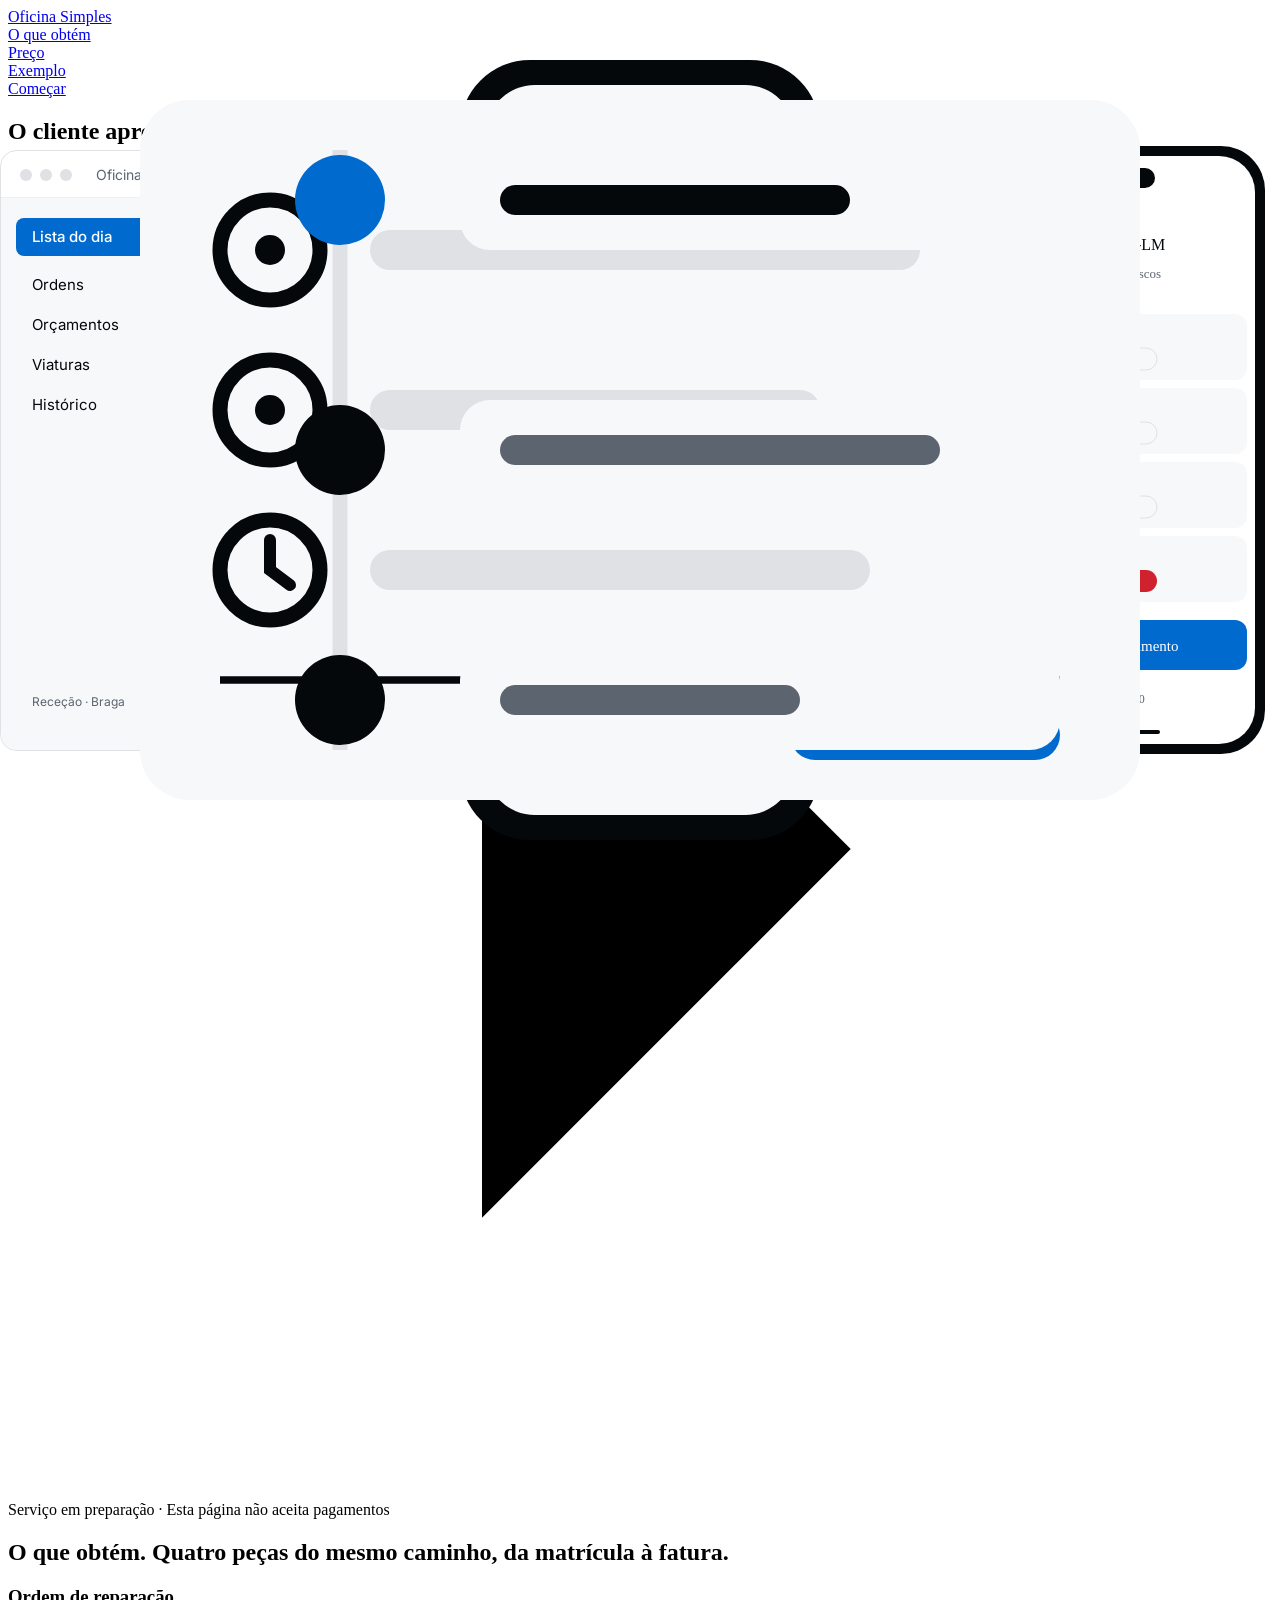
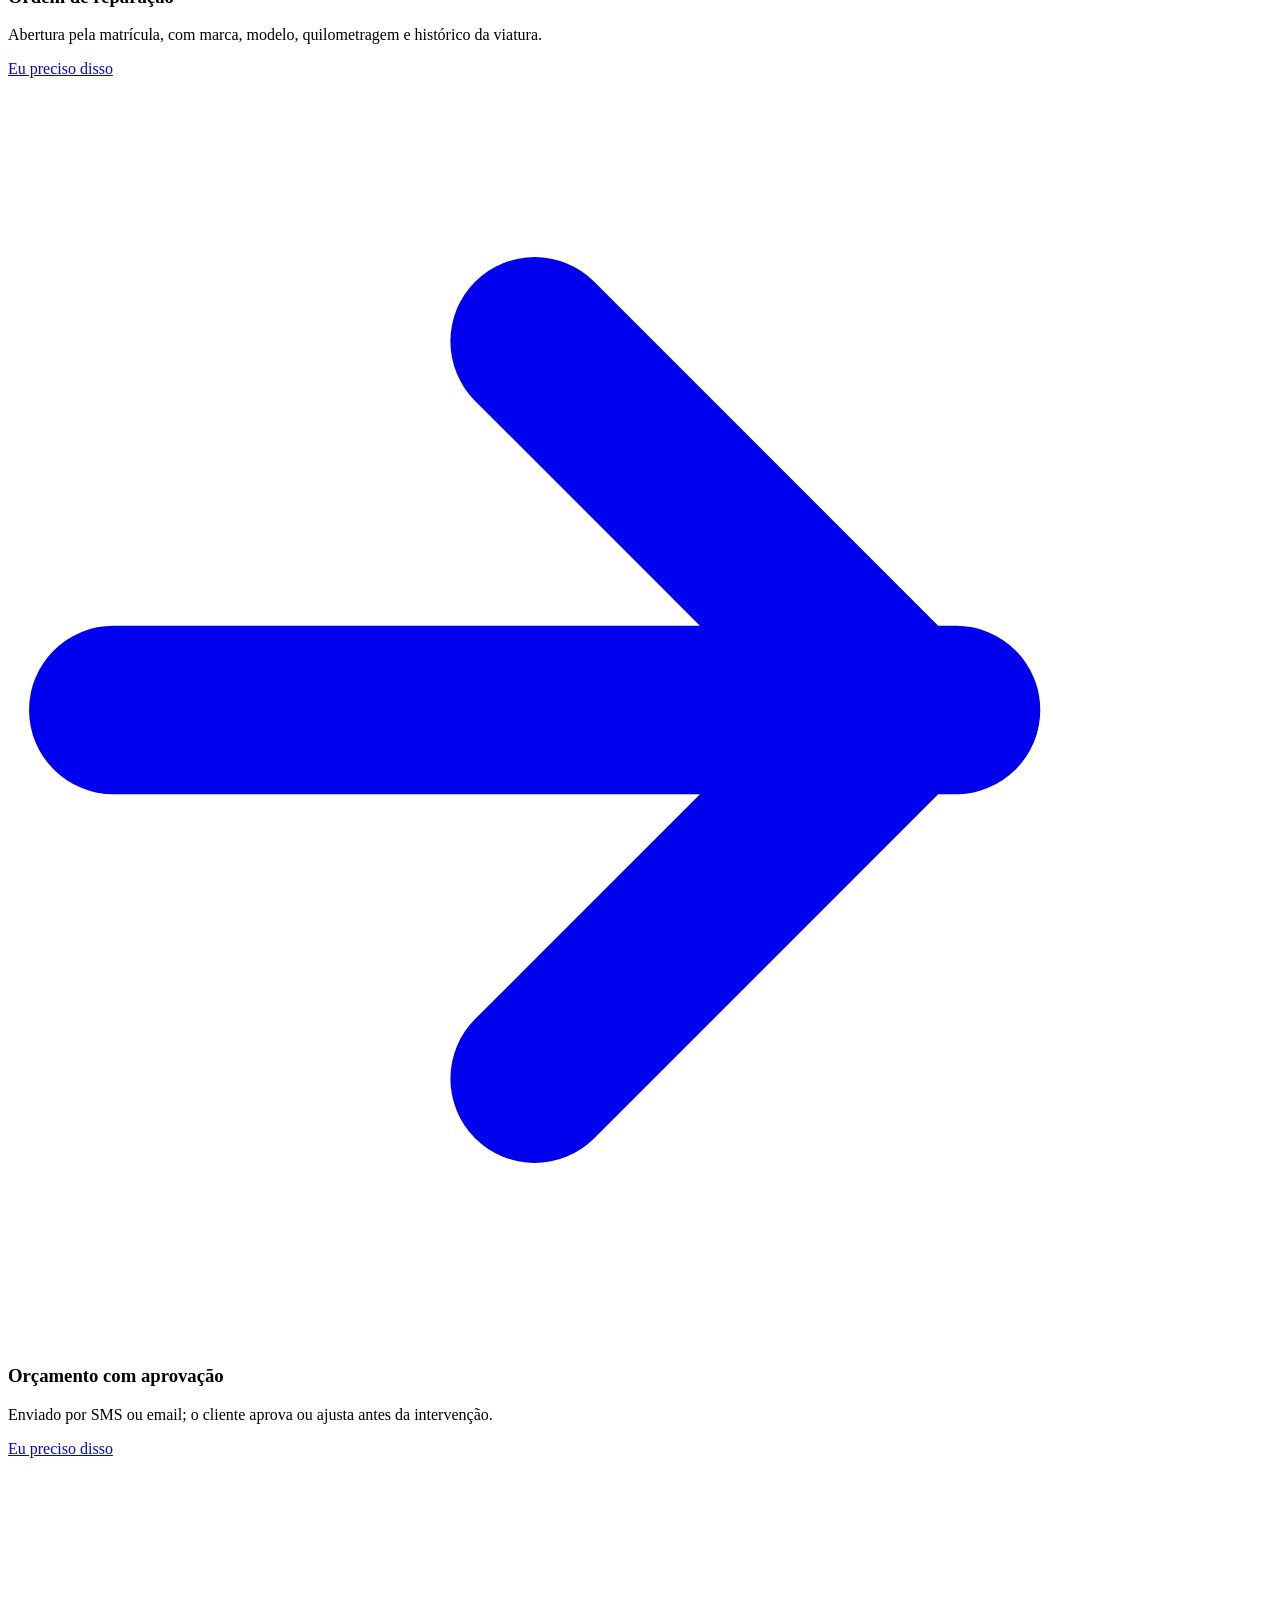
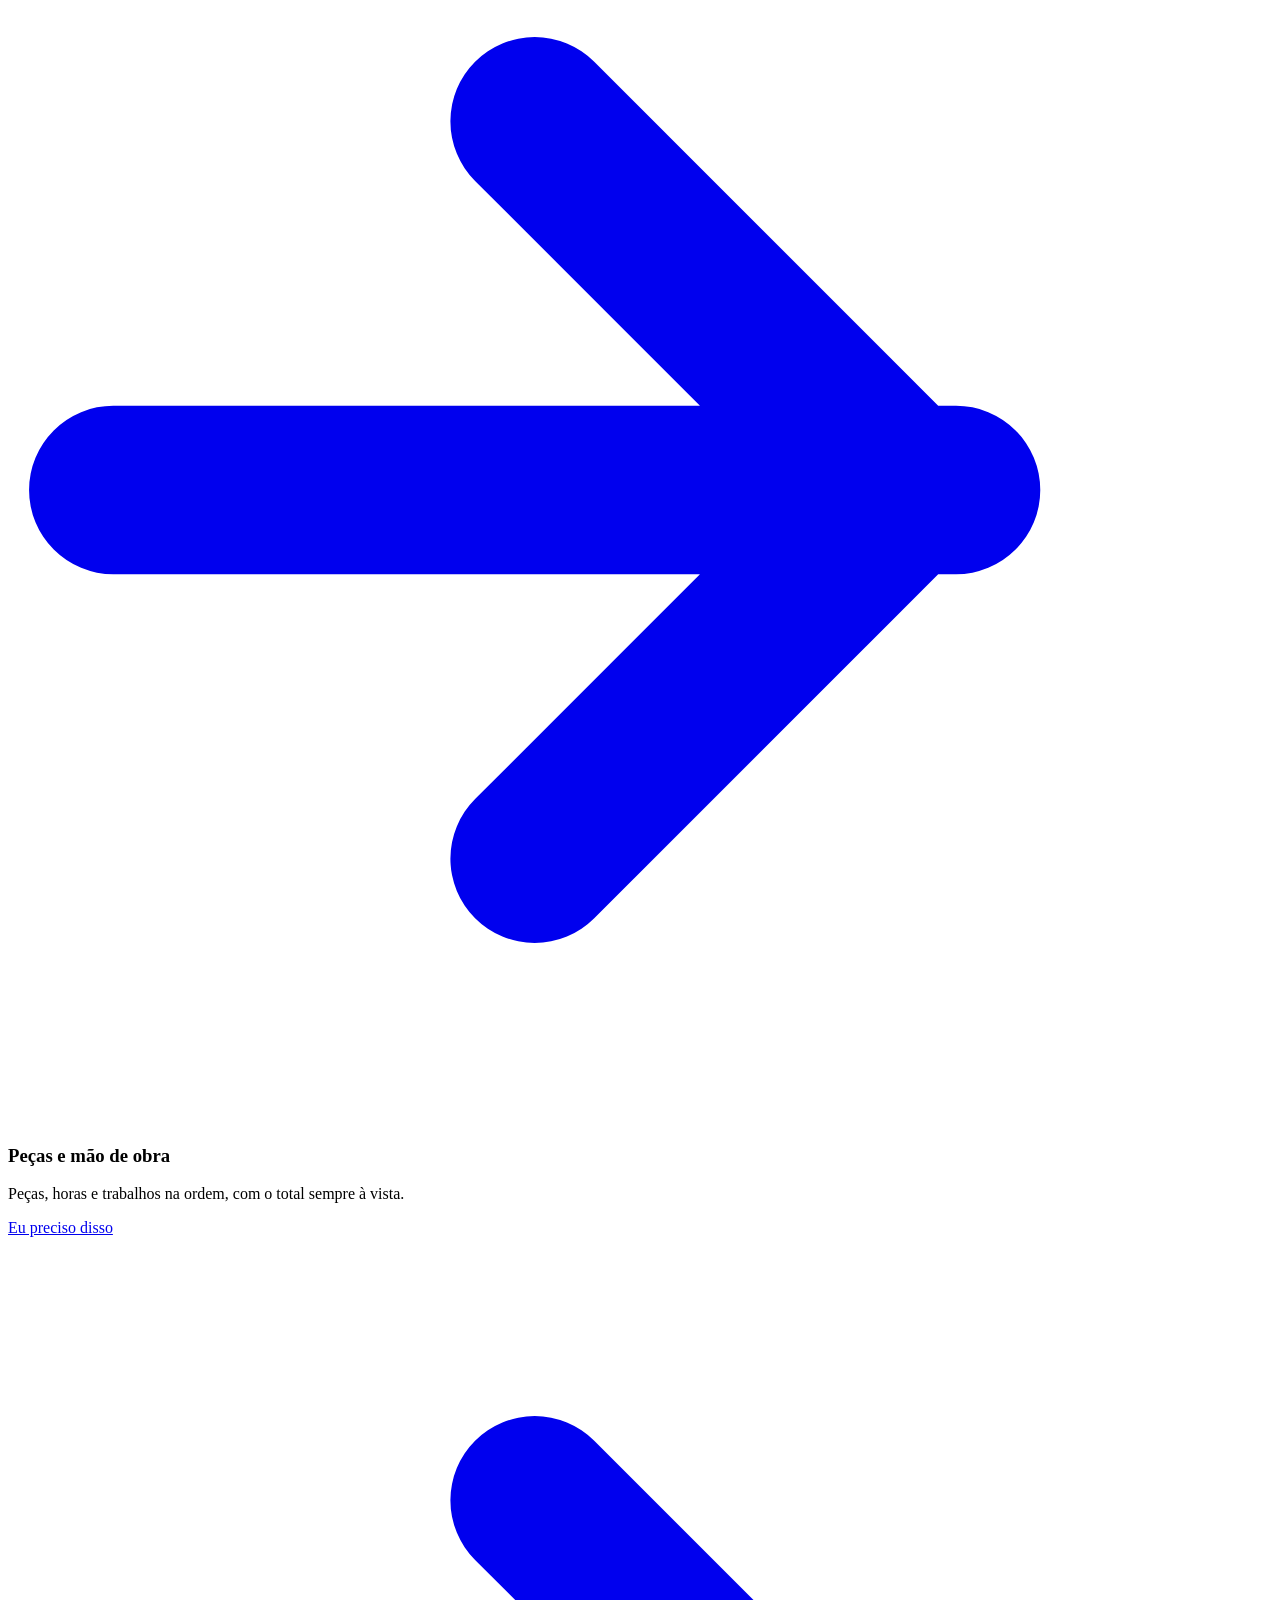
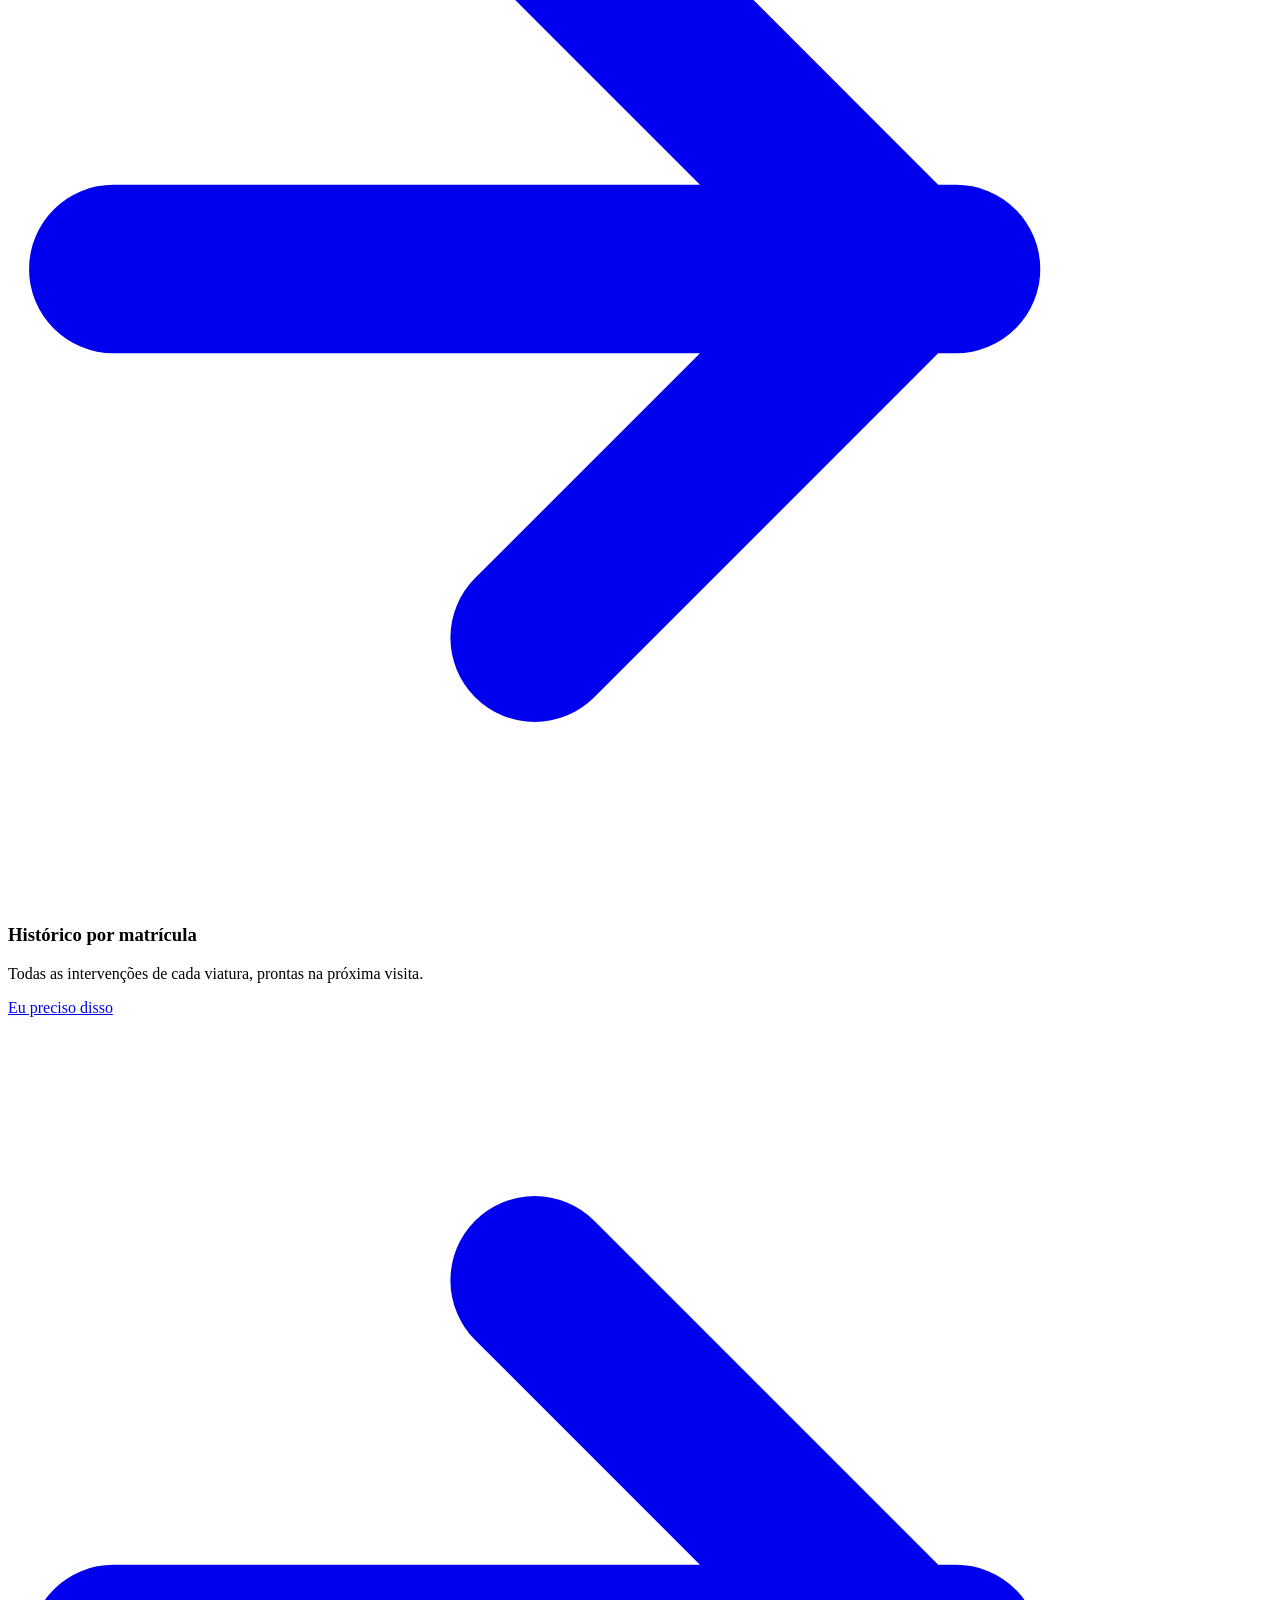
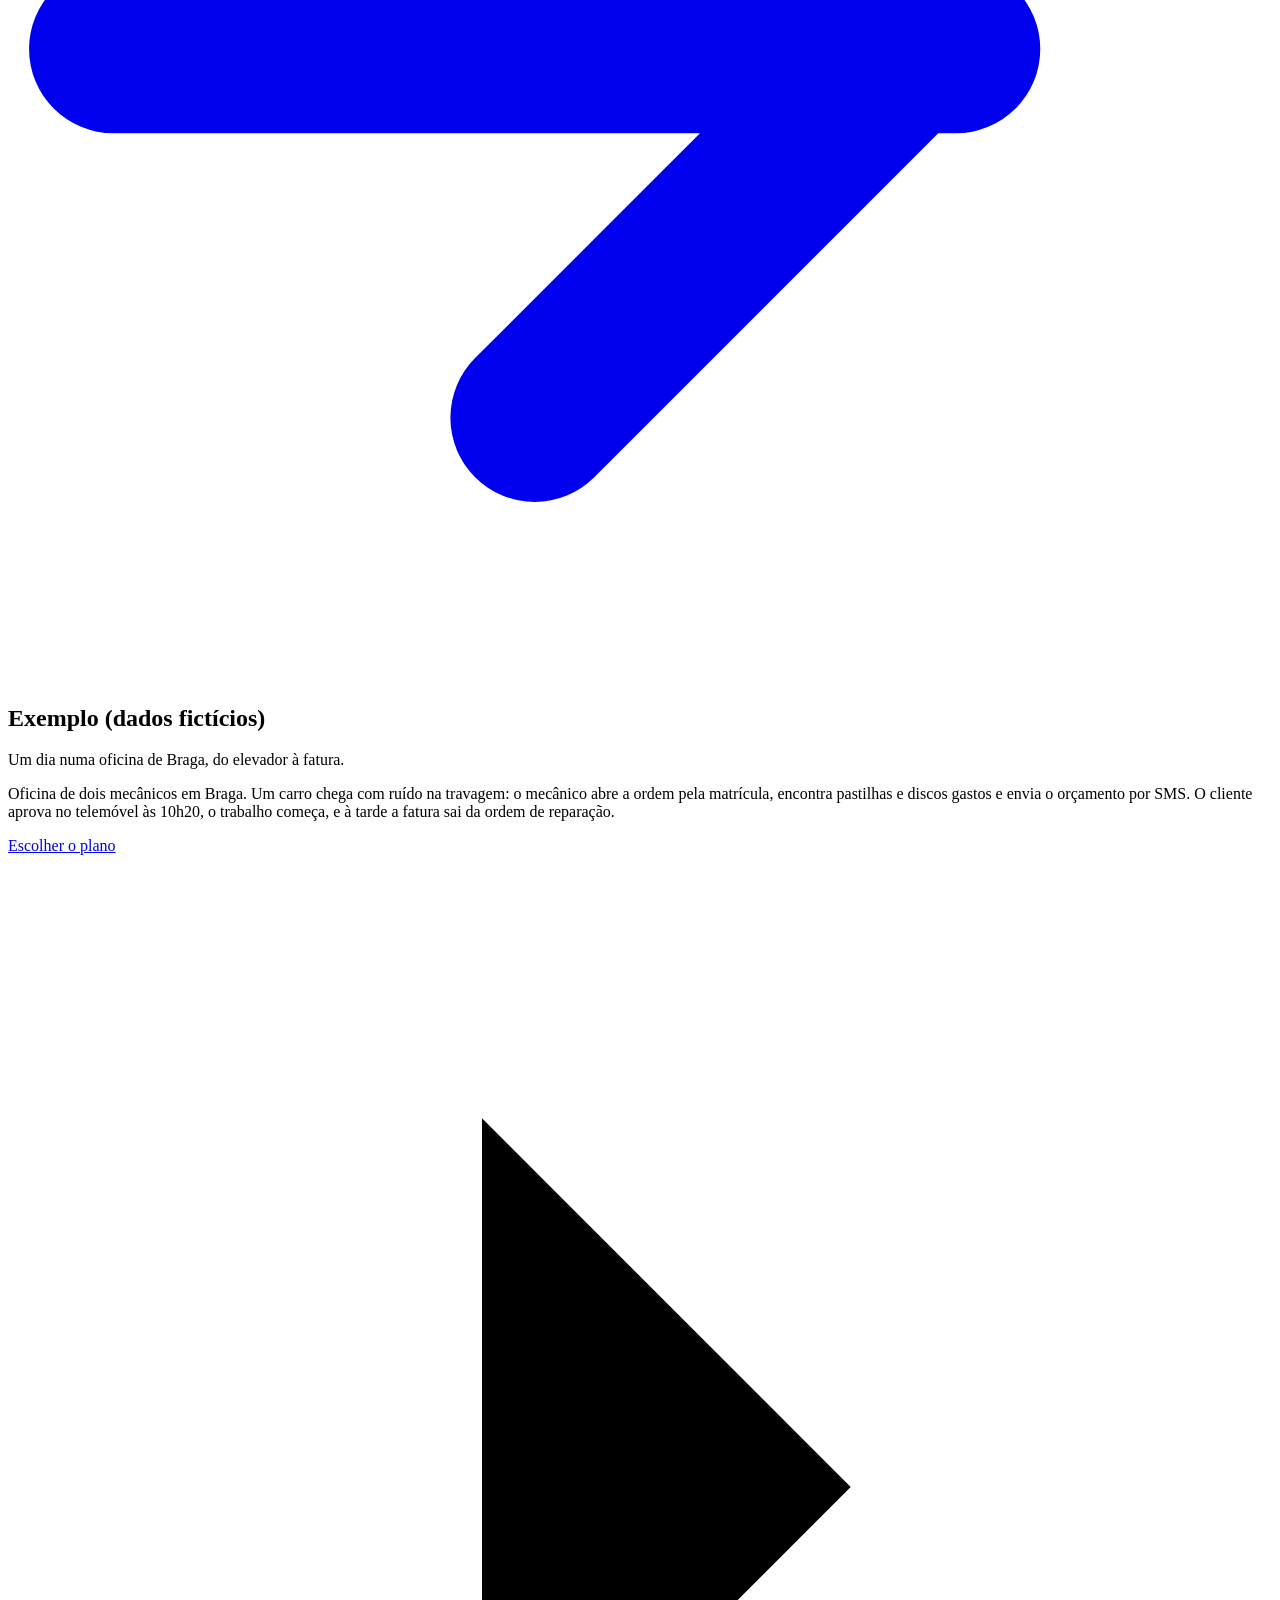
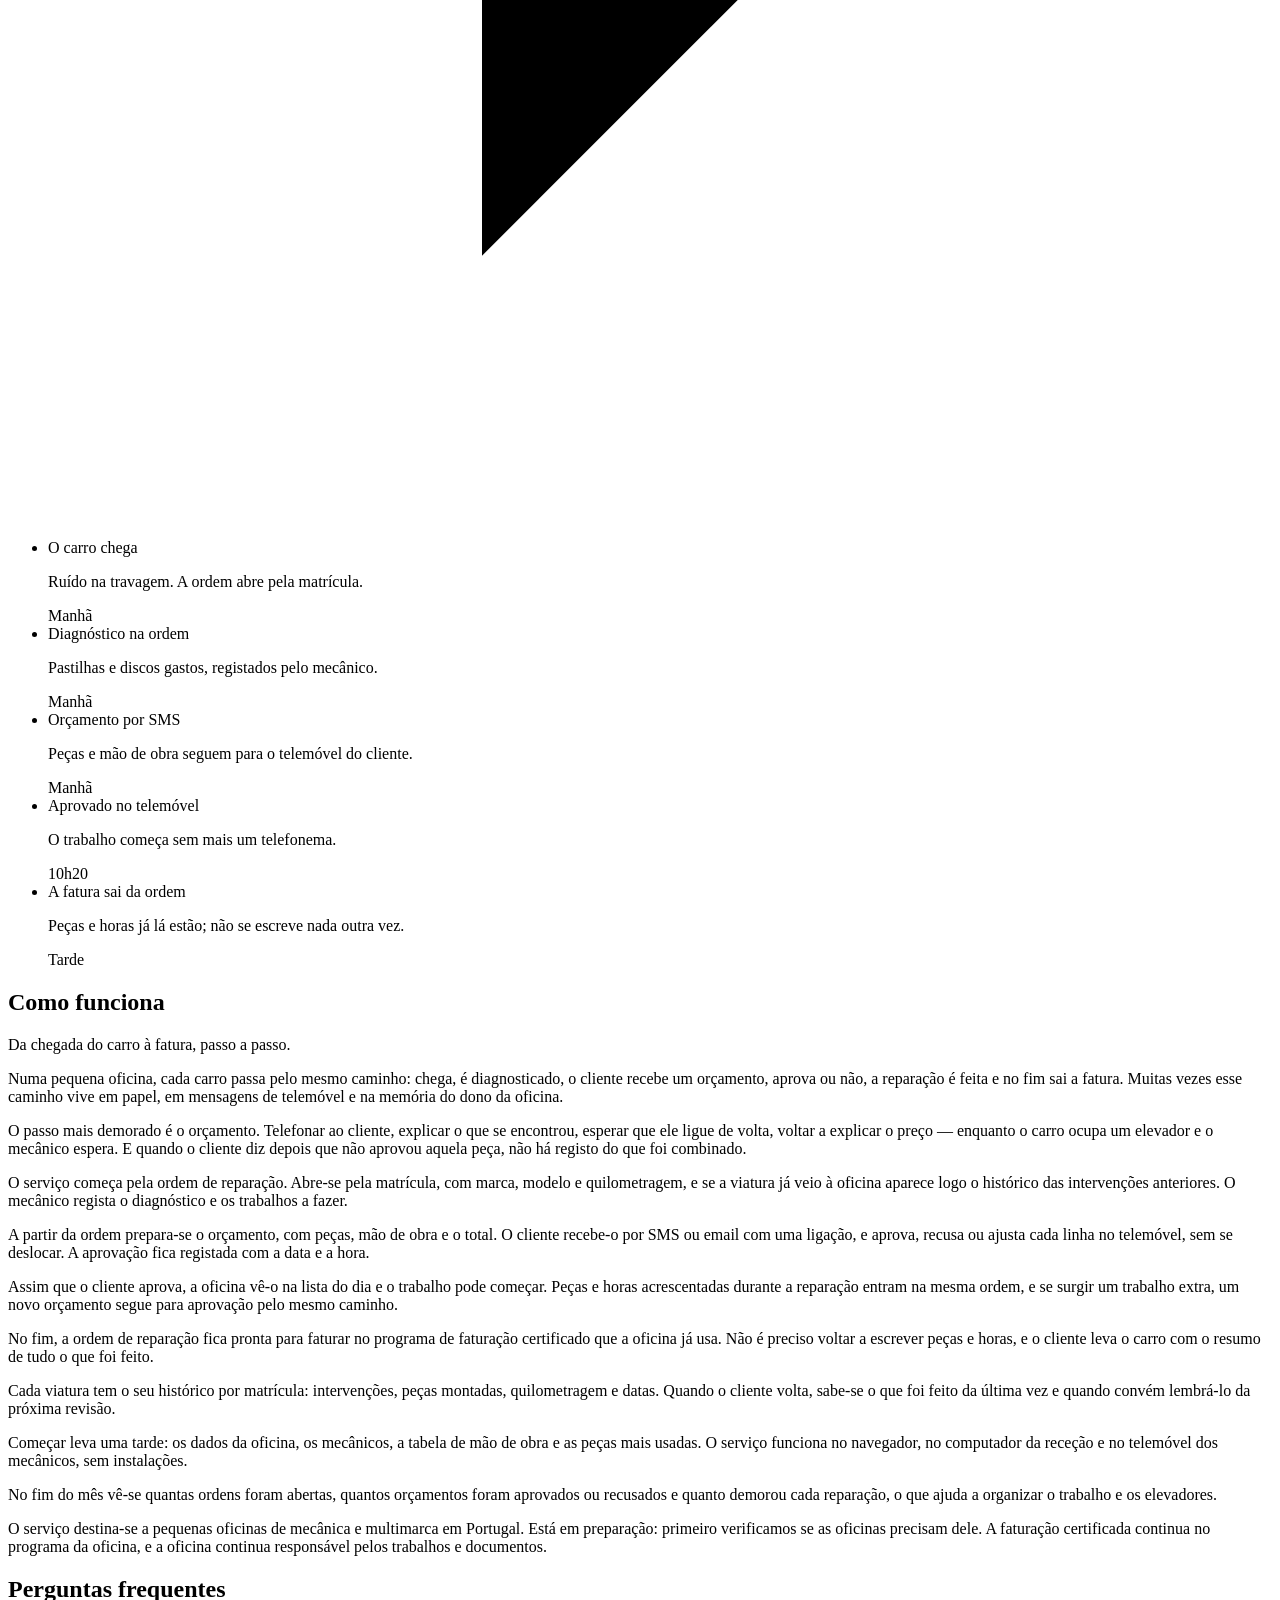
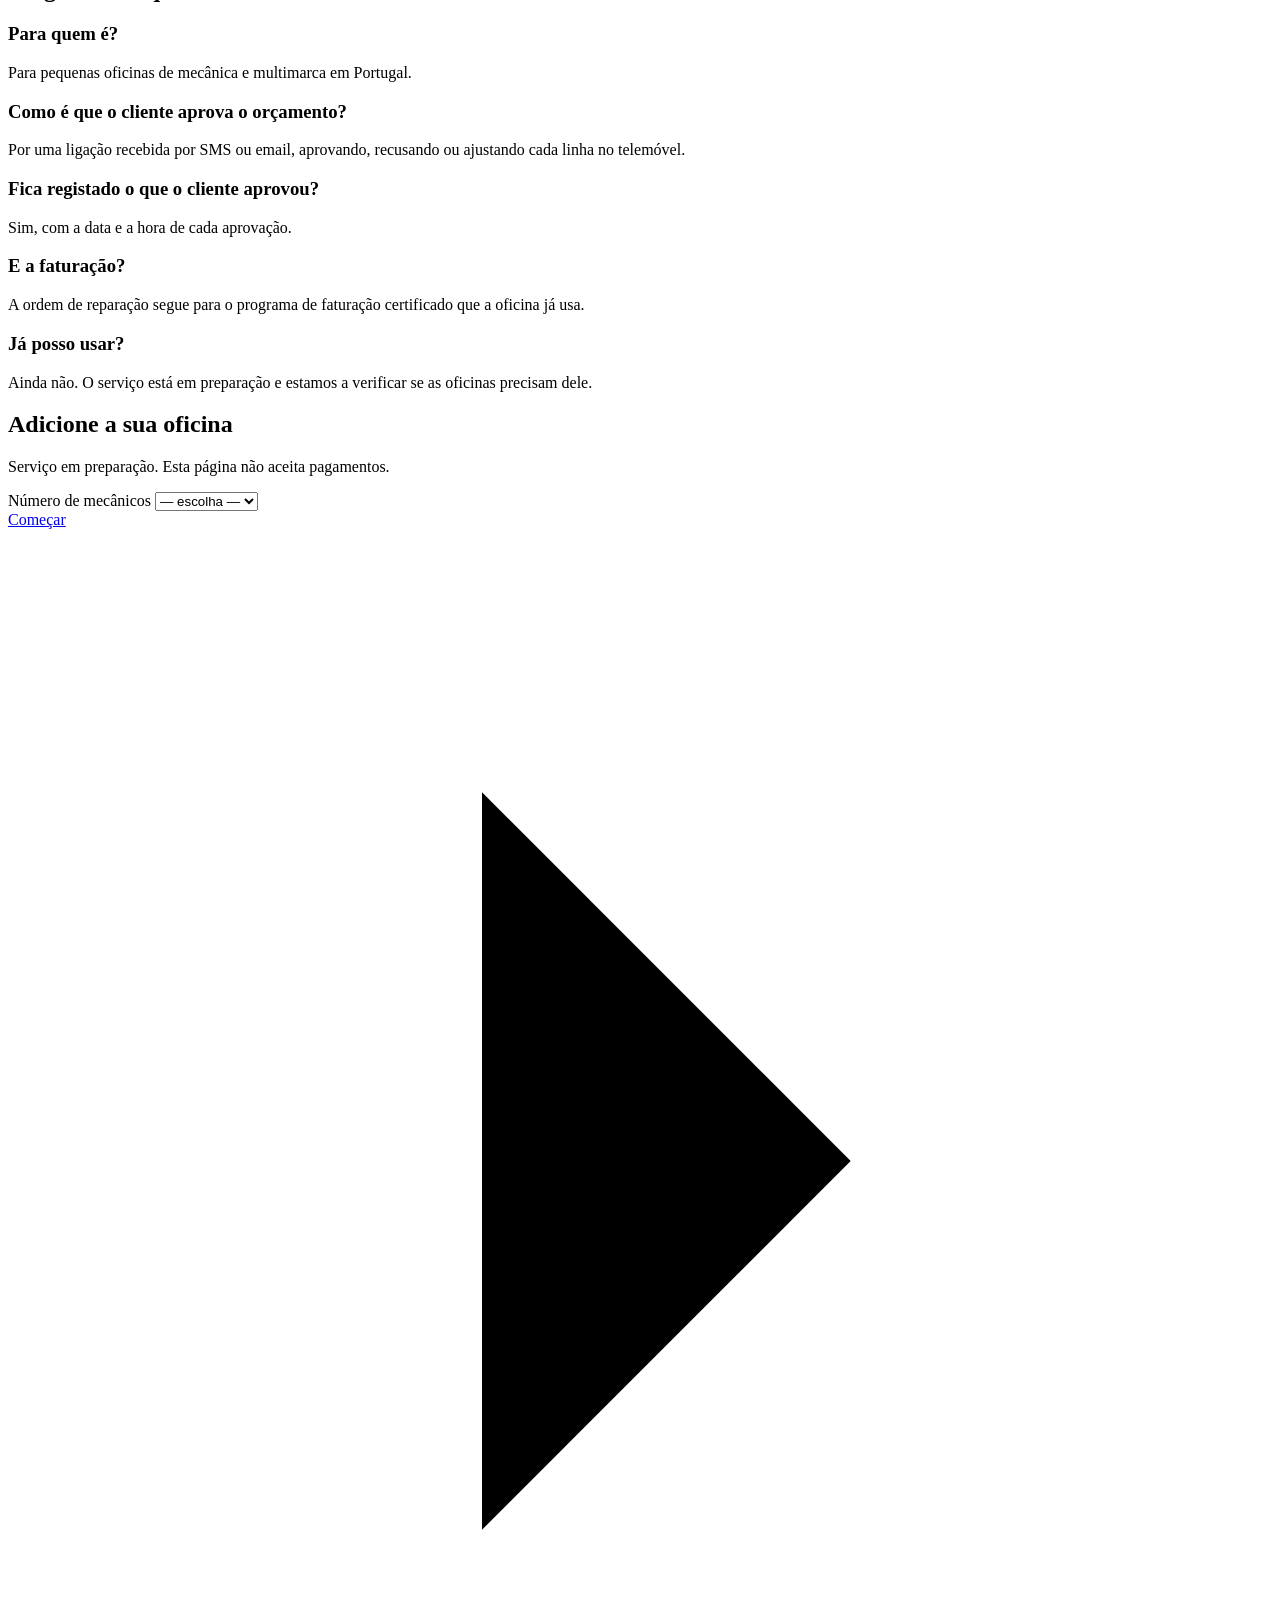
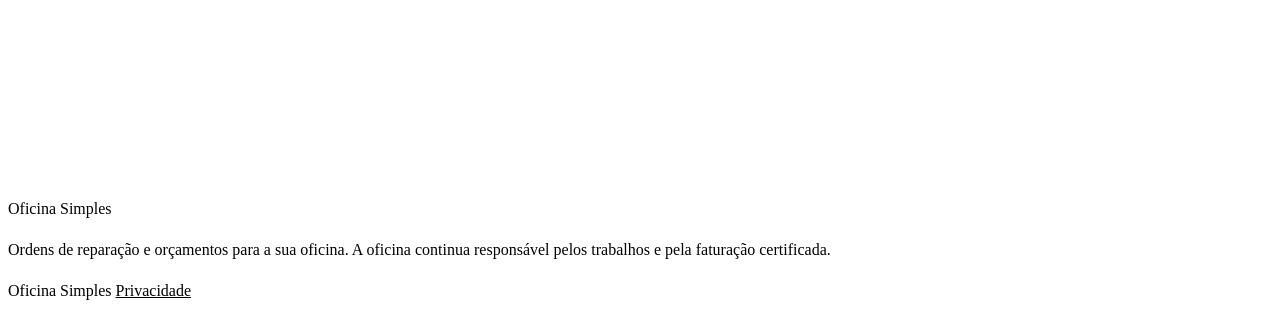
==== commit a7426062: "Главная: одни цвета (СМ-04), шрифт Inter, светлый фон — выбор раскладки (слово Владельца 10.11.2026)" ====
--- a/index.html
+++ b/index.html
@@ -21,7 +21,7 @@
 <link rel="stylesheet" href="taste/layout.css">
 <link rel="preconnect" href="https://fonts.googleapis.com">
 <link rel="preconnect" href="https://fonts.gstatic.com" crossorigin>
-<link href="https://fonts.googleapis.com/css2?family=Host+Grotesk:wght@400..700&family=JetBrains+Mono:wght@400..500&display=swap" rel="stylesheet">
+<link href="https://fonts.googleapis.com/css2?family=Inter:wght@400..700&display=swap" rel="stylesheet">
 <link rel="stylesheet" href="variant.css">
 <script src="smoke.js" defer></script>
 <!-- faq-jsonld:start -->
@@ -103,40 +103,40 @@
 <!-- the phone, drawn once and shown in both stage views -->
 <svg width="0" height="0" style="position:absolute" aria-hidden="true" focusable="false">
   <symbol id="phone" viewBox="0 0 290 608">
-    <rect x="0" y="0" width="290" height="608" rx="44" fill="#181715"/>
-    <rect x="10" y="10" width="270" height="588" rx="36" fill="#fbfbf8"/>
-    <rect x="110" y="22" width="70" height="20" rx="10" fill="#181715"/>
-    <text x="32" y="38" font-size="13" font-weight="600" fill="#181715">10:20</text>
-    <text x="24" y="82" font-size="12" fill="#5c5b56">Orçamento da oficina</text>
-    <text x="24" y="104" font-size="16" font-weight="500" fill="#181715">Renault Clio · AQ-27-LM</text>
-    <text x="24" y="132" font-size="13" fill="#5c5b56">Encontrámos pastilhas e discos</text>
-    <text x="24" y="150" font-size="13" fill="#5c5b56">gastos. Aprove cada linha:</text>
+    <rect x="0" y="0" width="290" height="608" rx="44" fill="#05080b"/>
+    <rect x="10" y="10" width="270" height="588" rx="36" fill="#ffffff"/>
+    <rect x="110" y="22" width="70" height="20" rx="10" fill="#05080b"/>
+    <text x="32" y="38" font-size="13" font-weight="600" fill="#05080b">10:20</text>
+    <text x="24" y="82" font-size="12" fill="#5c646f">Orçamento da oficina</text>
+    <text x="24" y="104" font-size="16" font-weight="500" fill="#05080b">Renault Clio · AQ-27-LM</text>
+    <text x="24" y="132" font-size="13" fill="#5c646f">Encontrámos pastilhas e discos</text>
+    <text x="24" y="150" font-size="13" fill="#5c646f">gastos. Aprove cada linha:</text>
     <g font-size="14">
-      <rect x="18" y="168" width="254" height="66" rx="12" fill="#efefea"/>
-      <text x="32" y="192" font-weight="500" fill="#181715">Pastilhas de travão</text>
-      <rect x="32" y="202" width="72" height="22" rx="11" fill="#181715"/><text x="68" y="217" font-size="11" text-anchor="middle" fill="#e8e8e3">Aprovar</text>
-      <rect x="110" y="202" width="72" height="22" rx="11" fill="none" stroke="#bdbdb5"/><text x="146" y="217" font-size="11" text-anchor="middle" fill="#5c5b56">Recusar</text>
-
-      <rect x="18" y="242" width="254" height="66" rx="12" fill="#efefea"/>
-      <text x="32" y="266" font-weight="500" fill="#181715">Discos de travão</text>
-      <rect x="32" y="276" width="72" height="22" rx="11" fill="#181715"/><text x="68" y="291" font-size="11" text-anchor="middle" fill="#e8e8e3">Aprovar</text>
-      <rect x="110" y="276" width="72" height="22" rx="11" fill="none" stroke="#bdbdb5"/><text x="146" y="291" font-size="11" text-anchor="middle" fill="#5c5b56">Recusar</text>
-
-      <rect x="18" y="316" width="254" height="66" rx="12" fill="#efefea"/>
-      <text x="32" y="340" font-weight="500" fill="#181715">Mão de obra</text>
-      <rect x="32" y="350" width="72" height="22" rx="11" fill="#181715"/><text x="68" y="365" font-size="11" text-anchor="middle" fill="#e8e8e3">Aprovar</text>
-      <rect x="110" y="350" width="72" height="22" rx="11" fill="none" stroke="#bdbdb5"/><text x="146" y="365" font-size="11" text-anchor="middle" fill="#5c5b56">Recusar</text>
-
-      <rect x="18" y="390" width="254" height="66" rx="12" fill="#efefea"/>
-      <text x="32" y="414" font-weight="500" fill="#181715">Escovas limpa-vidros</text>
-      <rect x="32" y="424" width="72" height="22" rx="11" fill="none" stroke="#bdbdb5"/><text x="68" y="439" font-size="11" text-anchor="middle" fill="#5c5b56">Aprovar</text>
-      <rect x="110" y="424" width="72" height="22" rx="11" fill="#8a2f1a"/><text x="146" y="439" font-size="11" text-anchor="middle" fill="#fbfbf8">Recusar</text>
+      <rect x="18" y="168" width="254" height="66" rx="12" fill="#f7f8f9"/>
+      <text x="32" y="192" font-weight="500" fill="#05080b">Pastilhas de travão</text>
+      <rect x="32" y="202" width="72" height="22" rx="11" fill="#006acf"/><text x="68" y="217" font-size="11" text-anchor="middle" fill="#ffffff">Aprovar</text>
+      <rect x="110" y="202" width="72" height="22" rx="11" fill="none" stroke="#dfe1e5"/><text x="146" y="217" font-size="11" text-anchor="middle" fill="#5c646f">Recusar</text>
+
+      <rect x="18" y="242" width="254" height="66" rx="12" fill="#f7f8f9"/>
+      <text x="32" y="266" font-weight="500" fill="#05080b">Discos de travão</text>
+      <rect x="32" y="276" width="72" height="22" rx="11" fill="#006acf"/><text x="68" y="291" font-size="11" text-anchor="middle" fill="#ffffff">Aprovar</text>
+      <rect x="110" y="276" width="72" height="22" rx="11" fill="none" stroke="#dfe1e5"/><text x="146" y="291" font-size="11" text-anchor="middle" fill="#5c646f">Recusar</text>
+
+      <rect x="18" y="316" width="254" height="66" rx="12" fill="#f7f8f9"/>
+      <text x="32" y="340" font-weight="500" fill="#05080b">Mão de obra</text>
+      <rect x="32" y="350" width="72" height="22" rx="11" fill="#006acf"/><text x="68" y="365" font-size="11" text-anchor="middle" fill="#ffffff">Aprovar</text>
+      <rect x="110" y="350" width="72" height="22" rx="11" fill="none" stroke="#dfe1e5"/><text x="146" y="365" font-size="11" text-anchor="middle" fill="#5c646f">Recusar</text>
+
+      <rect x="18" y="390" width="254" height="66" rx="12" fill="#f7f8f9"/>
+      <text x="32" y="414" font-weight="500" fill="#05080b">Escovas limpa-vidros</text>
+      <rect x="32" y="424" width="72" height="22" rx="11" fill="none" stroke="#dfe1e5"/><text x="68" y="439" font-size="11" text-anchor="middle" fill="#5c646f">Aprovar</text>
+      <rect x="110" y="424" width="72" height="22" rx="11" fill="#cf222e"/><text x="146" y="439" font-size="11" text-anchor="middle" fill="#ffffff">Recusar</text>
     </g>
-    <rect x="18" y="474" width="254" height="50" rx="12" fill="#bfb21a"/>
-    <text x="145" y="505" font-size="15" font-weight="500" text-anchor="middle" fill="#181715">Aprovar orçamento</text>
-    <circle cx="34" cy="552" r="9" fill="#2f5d1c"/><path d="M29.5 552l3 3 5.5-6" fill="none" stroke="#fbfbf8" stroke-width="1.8" stroke-linecap="round" stroke-linejoin="round"/>
-    <text x="52" y="557" font-size="12" fill="#5c5b56">Registado hoje às 10h20</text>
-    <rect x="105" y="584" width="80" height="4" rx="2" fill="#181715"/>
+    <rect x="18" y="474" width="254" height="50" rx="12" fill="#006acf"/>
+    <text x="145" y="505" font-size="15" font-weight="500" text-anchor="middle" fill="#ffffff">Aprovar orçamento</text>
+    <circle cx="34" cy="552" r="9" fill="#1a7f37"/><path d="M29.5 552l3 3 5.5-6" fill="none" stroke="#ffffff" stroke-width="1.8" stroke-linecap="round" stroke-linejoin="round"/>
+    <text x="52" y="557" font-size="12" fill="#5c646f">Registado hoje às 10h20</text>
+    <rect x="105" y="584" width="80" height="4" rx="2" fill="#05080b"/>
   </symbol>
 </svg>
 
@@ -155,70 +155,70 @@
       </div>
       <div class="hero__stage"><div class="frame" data-product data-product-place="stage">
         <svg class="stage-desk" viewBox="0 0 1280 620" preserveAspectRatio="xMidYMid meet" role="img" aria-label="Ecrã da ordem de reparação de um Renault Clio com as linhas do orçamento aprovadas e recusadas, e ao lado o telemóvel do cliente com os botões Aprovar e Recusar em cada linha">
-          <rect x="0.5" y="10.5" width="1000" height="600" rx="16" fill="#f6f6f2" stroke="#cbcbc4"/>
-          <circle cx="26" cy="35" r="6" fill="#cbcbc4"/><circle cx="46" cy="35" r="6" fill="#cbcbc4"/><circle cx="66" cy="35" r="6" fill="#cbcbc4"/>
-          <text x="96" y="40" font-size="14" fill="#5c5b56">Oficina Simples · Ordem de reparação</text>
-          <path d="M1 58h999" stroke="#cbcbc4"/>
-          <path d="M1 58h210v536a16 16 0 0 1-16 16H17a16 16 0 0 1-16-16z" fill="#ecece7"/>
-          <g font-size="15" fill="#181715">
-            <rect x="16" y="78" width="180" height="38" rx="8" fill="#181715"/>
-            <text x="32" y="102" fill="#e8e8e3" font-weight="500">Lista do dia</text>
+          <rect x="0.5" y="10.5" width="1000" height="600" rx="16" fill="#ffffff" stroke="#dfe1e5"/>
+          <circle cx="26" cy="35" r="6" fill="#dfe1e5"/><circle cx="46" cy="35" r="6" fill="#dfe1e5"/><circle cx="66" cy="35" r="6" fill="#dfe1e5"/>
+          <text x="96" y="40" font-size="14" fill="#5c646f">Oficina Simples · Ordem de reparação</text>
+          <path d="M1 58h999" stroke="#dfe1e5"/>
+          <path d="M1 58h210v536a16 16 0 0 1-16 16H17a16 16 0 0 1-16-16z" fill="#f7f8f9"/>
+          <g font-size="15" fill="#05080b">
+            <rect x="16" y="78" width="180" height="38" rx="8" fill="#006acf"/>
+            <text x="32" y="102" fill="#ffffff" font-weight="500">Lista do dia</text>
             <text x="32" y="150">Ordens</text>
             <text x="32" y="190">Orçamentos</text>
             <text x="32" y="230">Viaturas</text>
             <text x="32" y="270">Histórico</text>
           </g>
-          <text x="32" y="566" font-size="12" fill="#5c5b56">Receção · Braga</text>
-
-          <text x="244" y="98" font-size="13" fill="#5c5b56">Ordem de reparação</text>
-          <text x="244" y="132" font-size="28" fill="#181715" letter-spacing="-0.6">Ruído na travagem</text>
-          <rect x="796" y="84" width="176" height="44" rx="6" fill="#ffffff" stroke="#181715" stroke-width="1.5"/>
-          <path d="M796.75 90a5.25 5.25 0 0 1 5.25-5.25h18v42.5h-18a5.25 5.25 0 0 1-5.25-5.25z" fill="#1f4fa8"/>
+          <text x="32" y="566" font-size="12" fill="#5c646f">Receção · Braga</text>
+
+          <text x="244" y="98" font-size="13" fill="#5c646f">Ordem de reparação</text>
+          <text x="244" y="132" font-size="28" fill="#05080b" letter-spacing="-0.6">Ruído na travagem</text>
+          <rect x="796" y="84" width="176" height="44" rx="6" fill="#ffffff" stroke="#05080b" stroke-width="1.5"/>
+          <path d="M796.75 90a5.25 5.25 0 0 1 5.25-5.25h18v42.5h-18a5.25 5.25 0 0 1-5.25-5.25z" fill="#006acf"/>
           <text x="808" y="112" font-size="10" font-weight="600" fill="#ffffff" text-anchor="middle">P</text>
-          <text x="896" y="114" font-size="21" font-weight="600" fill="#181715" text-anchor="middle" letter-spacing="1">AQ-27-LM</text>
-          <g font-size="14" fill="#5c5b56">
+          <text x="896" y="114" font-size="21" font-weight="600" fill="#05080b" text-anchor="middle" letter-spacing="1">AQ-27-LM</text>
+          <g font-size="14" fill="#5c646f">
             <text x="244" y="166">Renault Clio 1.5 dCi</text>
             <text x="420" y="166">·</text>
             <text x="436" y="166">184 300 km</text>
             <text x="530" y="166">·</text>
             <text x="546" y="166">Diagnóstico: pastilhas e discos gastos</text>
           </g>
-          <rect x="244" y="188" width="296" height="34" rx="17" fill="#bfb21a"/>
-          <circle cx="264" cy="205" r="7" fill="#181715"/>
-          <path d="M260.5 205l2.5 2.5 4.5-5" fill="none" stroke="#bfb21a" stroke-width="1.6" stroke-linecap="round" stroke-linejoin="round"/>
-          <text x="280" y="210" font-size="14" font-weight="500" fill="#181715">Aprovado pelo cliente às 10h20</text>
-
-          <g font-size="13" fill="#5c5b56">
+          <rect x="244" y="188" width="296" height="34" rx="17" fill="#d6efff"/>
+          <circle cx="264" cy="205" r="7" fill="#006acf"/>
+          <path d="M260.5 205l2.5 2.5 4.5-5" fill="none" stroke="#ffffff" stroke-width="1.6" stroke-linecap="round" stroke-linejoin="round"/>
+          <text x="280" y="210" font-size="14" font-weight="500" fill="#05080b">Aprovado pelo cliente às 10h20</text>
+
+          <g font-size="13" fill="#5c646f">
             <text x="244" y="266">Linha</text><text x="610" y="266">Tipo</text><text x="760" y="266">No telemóvel do cliente</text>
           </g>
-          <path d="M244 280h728" stroke="#cbcbc4"/>
-          <g font-size="16" fill="#181715">
+          <path d="M244 280h728" stroke="#dfe1e5"/>
+          <g font-size="16" fill="#05080b">
             <text x="244" y="312">Pastilhas de travão, frente</text>
-            <text x="610" y="312" font-size="14" fill="#5c5b56">Peça</text>
-            <path d="M244 330h728" stroke="#dcdcd6"/>
+            <text x="610" y="312" font-size="14" fill="#5c646f">Peça</text>
+            <path d="M244 330h728" stroke="#dfe1e5"/>
             <text x="244" y="362">Discos de travão, frente</text>
-            <text x="610" y="362" font-size="14" fill="#5c5b56">Peça</text>
-            <path d="M244 380h728" stroke="#dcdcd6"/>
+            <text x="610" y="362" font-size="14" fill="#5c646f">Peça</text>
+            <path d="M244 380h728" stroke="#dfe1e5"/>
             <text x="244" y="412">Montagem de pastilhas e discos</text>
-            <text x="610" y="412" font-size="14" fill="#5c5b56">Mão de obra</text>
-            <path d="M244 430h728" stroke="#dcdcd6"/>
+            <text x="610" y="412" font-size="14" fill="#5c646f">Mão de obra</text>
+            <path d="M244 430h728" stroke="#dfe1e5"/>
             <text x="244" y="462">Escovas limpa-vidros</text>
-            <text x="610" y="462" font-size="14" fill="#5c5b56">Peça</text>
-            <path d="M244 480h728" stroke="#dcdcd6"/>
+            <text x="610" y="462" font-size="14" fill="#5c646f">Peça</text>
+            <path d="M244 480h728" stroke="#dfe1e5"/>
             <text x="244" y="512">Óleo e filtro</text>
-            <text x="610" y="512" font-size="14" fill="#5c5b56">Peça</text>
-            <path d="M244 530h728" stroke="#cbcbc4"/>
+            <text x="610" y="512" font-size="14" fill="#5c646f">Peça</text>
+            <path d="M244 530h728" stroke="#dfe1e5"/>
           </g>
           <g font-size="13" font-weight="500">
-            <rect x="760" y="294" width="104" height="26" rx="13" fill="#e2ebd6"/><text x="812" y="311" text-anchor="middle" fill="#2f5d1c">Aprovado</text>
-            <rect x="760" y="344" width="104" height="26" rx="13" fill="#e2ebd6"/><text x="812" y="361" text-anchor="middle" fill="#2f5d1c">Aprovado</text>
-            <rect x="760" y="394" width="104" height="26" rx="13" fill="#e2ebd6"/><text x="812" y="411" text-anchor="middle" fill="#2f5d1c">Aprovado</text>
-            <rect x="760" y="444" width="104" height="26" rx="13" fill="#f1ddd6"/><text x="812" y="461" text-anchor="middle" fill="#8a2f1a">Recusado</text>
-            <rect x="760" y="494" width="104" height="26" rx="13" fill="#e6e5d9"/><text x="812" y="511" text-anchor="middle" fill="#5c5b56">Ajustado</text>
-          </g>
-          <text x="244" y="576" font-size="13" fill="#5c5b56">Histórico da viatura: revisão em março, pneus em outubro</text>
-          <rect x="772" y="552" width="200" height="40" rx="8" fill="#181715"/>
-          <text x="872" y="577" font-size="14" font-weight="500" text-anchor="middle" fill="#e8e8e3">Enviar para faturação</text>
+            <rect x="760" y="294" width="104" height="26" rx="13" fill="#dafbe1"/><text x="812" y="311" text-anchor="middle" fill="#1a7f37">Aprovado</text>
+            <rect x="760" y="344" width="104" height="26" rx="13" fill="#dafbe1"/><text x="812" y="361" text-anchor="middle" fill="#1a7f37">Aprovado</text>
+            <rect x="760" y="394" width="104" height="26" rx="13" fill="#dafbe1"/><text x="812" y="411" text-anchor="middle" fill="#1a7f37">Aprovado</text>
+            <rect x="760" y="444" width="104" height="26" rx="13" fill="#ffebe9"/><text x="812" y="461" text-anchor="middle" fill="#cf222e">Recusado</text>
+            <rect x="760" y="494" width="104" height="26" rx="13" fill="#f7f8f9"/><text x="812" y="511" text-anchor="middle" fill="#5c646f">Ajustado</text>
+          </g>
+          <text x="244" y="576" font-size="13" fill="#5c646f">Histórico da viatura: revisão em março, pneus em outubro</text>
+          <rect x="772" y="552" width="200" height="40" rx="8" fill="#006acf"/>
+          <text x="872" y="577" font-size="14" font-weight="500" text-anchor="middle" fill="#ffffff">Enviar para faturação</text>
 
           <use href="#phone" x="975" y="6" width="290" height="608"/>
         </svg>
@@ -237,11 +237,11 @@
       <div class="grid">
         <article class="card card--open card--row span-3">
           <div class="panel panel--top panel--wide"><svg viewBox="0 0 240 180" aria-hidden="true">
-            <rect x="20" y="20" width="200" height="140" rx="10" fill="#f5f5f1"/>
-            <rect x="36" y="36" width="104" height="30" rx="4" fill="#fff" stroke="#181715" stroke-width="1.4"/><path d="M36.7 40a3.3 3.3 0 0 1 3.3-3.3h10v28.6h-10a3.3 3.3 0 0 1-3.3-3.3z" fill="#1f4fa8"/>
-            <rect x="58" y="47" width="72" height="8" rx="2" fill="#181715"/>
-            <rect x="36" y="84" width="150" height="7" rx="3.5" fill="#cbcbc4"/><rect x="36" y="102" width="118" height="7" rx="3.5" fill="#cbcbc4"/><rect x="36" y="120" width="134" height="7" rx="3.5" fill="#cbcbc4"/>
-            <rect x="156" y="36" width="48" height="30" rx="15" fill="#bfb21a"/>
+            <rect x="20" y="20" width="200" height="140" rx="10" fill="#f7f8f9"/>
+            <rect x="36" y="36" width="104" height="30" rx="4" fill="#ffffff" stroke="#05080b" stroke-width="1.4"/><path d="M36.7 40a3.3 3.3 0 0 1 3.3-3.3h10v28.6h-10a3.3 3.3 0 0 1-3.3-3.3z" fill="#006acf"/>
+            <rect x="58" y="47" width="72" height="8" rx="2" fill="#05080b"/>
+            <rect x="36" y="84" width="150" height="7" rx="3.5" fill="#dfe1e5"/><rect x="36" y="102" width="118" height="7" rx="3.5" fill="#dfe1e5"/><rect x="36" y="120" width="134" height="7" rx="3.5" fill="#dfe1e5"/>
+            <rect x="156" y="36" width="48" height="30" rx="15" fill="#006acf"/>
           </svg></div>
           <h3>Ordem de reparação</h3>
           <p>Abertura pela matrícula, com marca, modelo, quilometragem e histórico da viatura.</p>
@@ -249,10 +249,10 @@
         </article>
         <article class="card card--open card--row span-3">
           <div class="panel panel--top panel--wide"><svg viewBox="0 0 240 180" aria-hidden="true">
-            <rect x="84" y="12" width="72" height="156" rx="14" fill="#181715"/><rect x="89" y="17" width="62" height="146" rx="10" fill="#f5f5f1"/>
-            <rect x="97" y="36" width="46" height="6" rx="3" fill="#cbcbc4"/><rect x="97" y="54" width="46" height="18" rx="6" fill="#e2ebd6"/><rect x="97" y="78" width="46" height="18" rx="6" fill="#e2ebd6"/><rect x="97" y="102" width="46" height="18" rx="6" fill="#f1ddd6"/>
-            <rect x="97" y="132" width="46" height="18" rx="6" fill="#bfb21a"/>
-            <path d="M40 70h30M40 82h22" stroke="#5c5b56" stroke-width="3" stroke-linecap="round"/><path d="M168 96l10 10 22-24" fill="none" stroke="#2f5d1c" stroke-width="5" stroke-linecap="round" stroke-linejoin="round"/>
+            <rect x="84" y="12" width="72" height="156" rx="14" fill="#05080b"/><rect x="89" y="17" width="62" height="146" rx="10" fill="#f7f8f9"/>
+            <rect x="97" y="36" width="46" height="6" rx="3" fill="#dfe1e5"/><rect x="97" y="54" width="46" height="18" rx="6" fill="#dafbe1"/><rect x="97" y="78" width="46" height="18" rx="6" fill="#dafbe1"/><rect x="97" y="102" width="46" height="18" rx="6" fill="#ffebe9"/>
+            <rect x="97" y="132" width="46" height="18" rx="6" fill="#006acf"/>
+            <path d="M40 70h30M40 82h22" stroke="#5c646f" stroke-width="3" stroke-linecap="round"/><path d="M168 96l10 10 22-24" fill="none" stroke="#1a7f37" stroke-width="5" stroke-linecap="round" stroke-linejoin="round"/>
           </svg></div>
           <h3>Orçamento com aprovação</h3>
           <p>Enviado por SMS ou email; o cliente aprova ou ajusta antes da intervenção.</p>
@@ -260,11 +260,11 @@
         </article>
         <article class="card card--open card--row span-3">
           <div class="panel panel--top panel--wide"><svg viewBox="0 0 240 180" aria-hidden="true">
-            <rect x="20" y="20" width="200" height="140" rx="10" fill="#f5f5f1"/>
-            <circle cx="46" cy="50" r="10" fill="none" stroke="#181715" stroke-width="3"/><circle cx="46" cy="50" r="3" fill="#181715"/><rect x="66" y="46" width="110" height="8" rx="4" fill="#cbcbc4"/>
-            <circle cx="46" cy="82" r="10" fill="none" stroke="#181715" stroke-width="3"/><circle cx="46" cy="82" r="3" fill="#181715"/><rect x="66" y="78" width="90" height="8" rx="4" fill="#cbcbc4"/>
-            <circle cx="46" cy="114" r="10" fill="none" stroke="#181715" stroke-width="3"/><path d="M46 108v6l4 3" fill="none" stroke="#181715" stroke-width="2.4" stroke-linecap="round"/><rect x="66" y="110" width="100" height="8" rx="4" fill="#cbcbc4"/>
-            <path d="M36 136h168" stroke="#181715" stroke-width="1.5"/><rect x="150" y="142" width="54" height="10" rx="5" fill="#bfb21a"/>
+            <rect x="20" y="20" width="200" height="140" rx="10" fill="#f7f8f9"/>
+            <circle cx="46" cy="50" r="10" fill="none" stroke="#05080b" stroke-width="3"/><circle cx="46" cy="50" r="3" fill="#05080b"/><rect x="66" y="46" width="110" height="8" rx="4" fill="#dfe1e5"/>
+            <circle cx="46" cy="82" r="10" fill="none" stroke="#05080b" stroke-width="3"/><circle cx="46" cy="82" r="3" fill="#05080b"/><rect x="66" y="78" width="90" height="8" rx="4" fill="#dfe1e5"/>
+            <circle cx="46" cy="114" r="10" fill="none" stroke="#05080b" stroke-width="3"/><path d="M46 108v6l4 3" fill="none" stroke="#05080b" stroke-width="2.4" stroke-linecap="round"/><rect x="66" y="110" width="100" height="8" rx="4" fill="#dfe1e5"/>
+            <path d="M36 136h168" stroke="#05080b" stroke-width="1.5"/><rect x="150" y="142" width="54" height="10" rx="5" fill="#006acf"/>
           </svg></div>
           <h3>Peças e mão de obra</h3>
           <p>Peças, horas e trabalhos na ordem, com o total sempre à vista.</p>
@@ -272,11 +272,11 @@
         </article>
         <article class="card card--open card--row span-3">
           <div class="panel panel--top panel--wide"><svg viewBox="0 0 240 180" aria-hidden="true">
-            <path d="M60 30v120" stroke="#cbcbc4" stroke-width="3"/>
-            <circle cx="60" cy="40" r="9" fill="#bfb21a"/><circle cx="60" cy="90" r="9" fill="#181715"/><circle cx="60" cy="140" r="9" fill="#181715"/>
-            <rect x="84" y="30" width="120" height="20" rx="6" fill="#f5f5f1"/><rect x="92" y="37" width="70" height="6" rx="3" fill="#181715"/>
-            <rect x="84" y="80" width="120" height="20" rx="6" fill="#f5f5f1"/><rect x="92" y="87" width="88" height="6" rx="3" fill="#5c5b56"/>
-            <rect x="84" y="130" width="120" height="20" rx="6" fill="#f5f5f1"/><rect x="92" y="137" width="60" height="6" rx="3" fill="#5c5b56"/>
+            <path d="M60 30v120" stroke="#dfe1e5" stroke-width="3"/>
+            <circle cx="60" cy="40" r="9" fill="#006acf"/><circle cx="60" cy="90" r="9" fill="#05080b"/><circle cx="60" cy="140" r="9" fill="#05080b"/>
+            <rect x="84" y="30" width="120" height="20" rx="6" fill="#f7f8f9"/><rect x="92" y="37" width="70" height="6" rx="3" fill="#05080b"/>
+            <rect x="84" y="80" width="120" height="20" rx="6" fill="#f7f8f9"/><rect x="92" y="87" width="88" height="6" rx="3" fill="#5c646f"/>
+            <rect x="84" y="130" width="120" height="20" rx="6" fill="#f7f8f9"/><rect x="92" y="137" width="60" height="6" rx="3" fill="#5c646f"/>
           </svg></div>
           <h3>Histórico por matrícula</h3>
           <p>Todas as intervenções de cada viatura, prontas na próxima visita.</p>
@@ -286,7 +286,7 @@
     </div>
   </section>
 
-  <section id="exemplo" class="ground-inverse" data-view="example_view" aria-labelledby="exemplo-h">
+  <section id="exemplo" class="ground-surface" data-view="example_view" aria-labelledby="exemplo-h">
     <div class="wrap">
       <div class="section-head">
         <h2 id="exemplo-h">Exemplo (dados fictícios)</h2>
@@ -349,7 +349,7 @@
     </div>
   </section>
 <!-- seo-tekst:end -->
-  <section id="start" class="ground-inverse" data-view="start_view" aria-labelledby="start-h">
+  <section id="start" class="ground-surface" data-view="start_view" aria-labelledby="start-h">
     <div class="wrap">
       <div class="section-head">
         <h2 id="start-h">Adicione a sua oficina</h2>
--- a/variant.css
+++ b/variant.css
@@ -2,19 +2,22 @@
    This file holds only the dealt theme (start.mjs css, as printed), the page CSS inside the visuals and
    the few lines that undo the shared smoke stylesheet (smoki-base) where it reaches the system. */
 
-/* the theme: node start.mjs css --page software --palette paper-grey-brass --type host --radius soft */
+/* the theme: the block node start.mjs css --page software --palette paper-grey-brass --type host --radius soft
+   printed, its values set to the smokes' house palette (СМ-04) and one font, Inter (brief 4: every variant
+   shares colours and font, only the layout differs); inverse tokens light, lit ground neutral */
 :root {
-  --p-bg: #e8e8e3; --p-surface: #dcdcd6; --p-ink: #181715; --p-muted: #5c5b56;
-  --p-accent: #bfb21a; --p-accent-ink: #181715; --p-action: #181715; --p-action-ink: #e8e8e3;
-  --p-inv-bg: #181715; --p-inv-surface: #242321; --p-inv-ink: #e8e8e3; --p-inv-muted: #91908d;
-  --p-inv-accent: #bfb21a; --p-inv-accent-ink: #181715; --p-inv-action: #bfb21a; --p-inv-action-ink: #181715;
-  --font-display: "Host Grotesk", system-ui, sans-serif;
-  --font-text: "Host Grotesk", system-ui, sans-serif;
-  --font-mono: "JetBrains Mono", ui-monospace, "SFMono-Regular", Menlo, Consolas, monospace;
+  --p-bg: #fcfcfc; --p-surface: #f7f8f9; --p-ink: #05080b; --p-muted: #5c646f;
+  --p-accent: #006acf; --p-accent-ink: #ffffff; --p-action: #006acf; --p-action-ink: #ffffff;
+  --p-inv-bg: #f7f8f9; --p-inv-surface: #ffffff; --p-inv-ink: #05080b; --p-inv-muted: #5c646f;
+  --p-inv-accent: #006acf; --p-inv-accent-ink: #ffffff; --p-inv-action: #006acf; --p-inv-action-ink: #ffffff;
+  --font-display: "Inter", system-ui, sans-serif;
+  --font-text: "Inter", system-ui, sans-serif;
+  --font-mono: "Inter", system-ui, sans-serif;
   --display-weight: 500;
   --display-tracking: -0.035em;
   --display-tracking-xl: -0.04em;
 }
+:root[data-ground] { --ground-bg: #f7f8f9; --ground-surface: #ffffff; --ground-ink: #05080b; --ground-muted: #5c646f; --ground-accent: #dfe1e5; }
 
 /* page CSS inside the visuals: the drawn render fills the hero's stage (the window on a desktop, the
    client's phone alone on a phone) and each card's drawing its panel; their words in the text face */
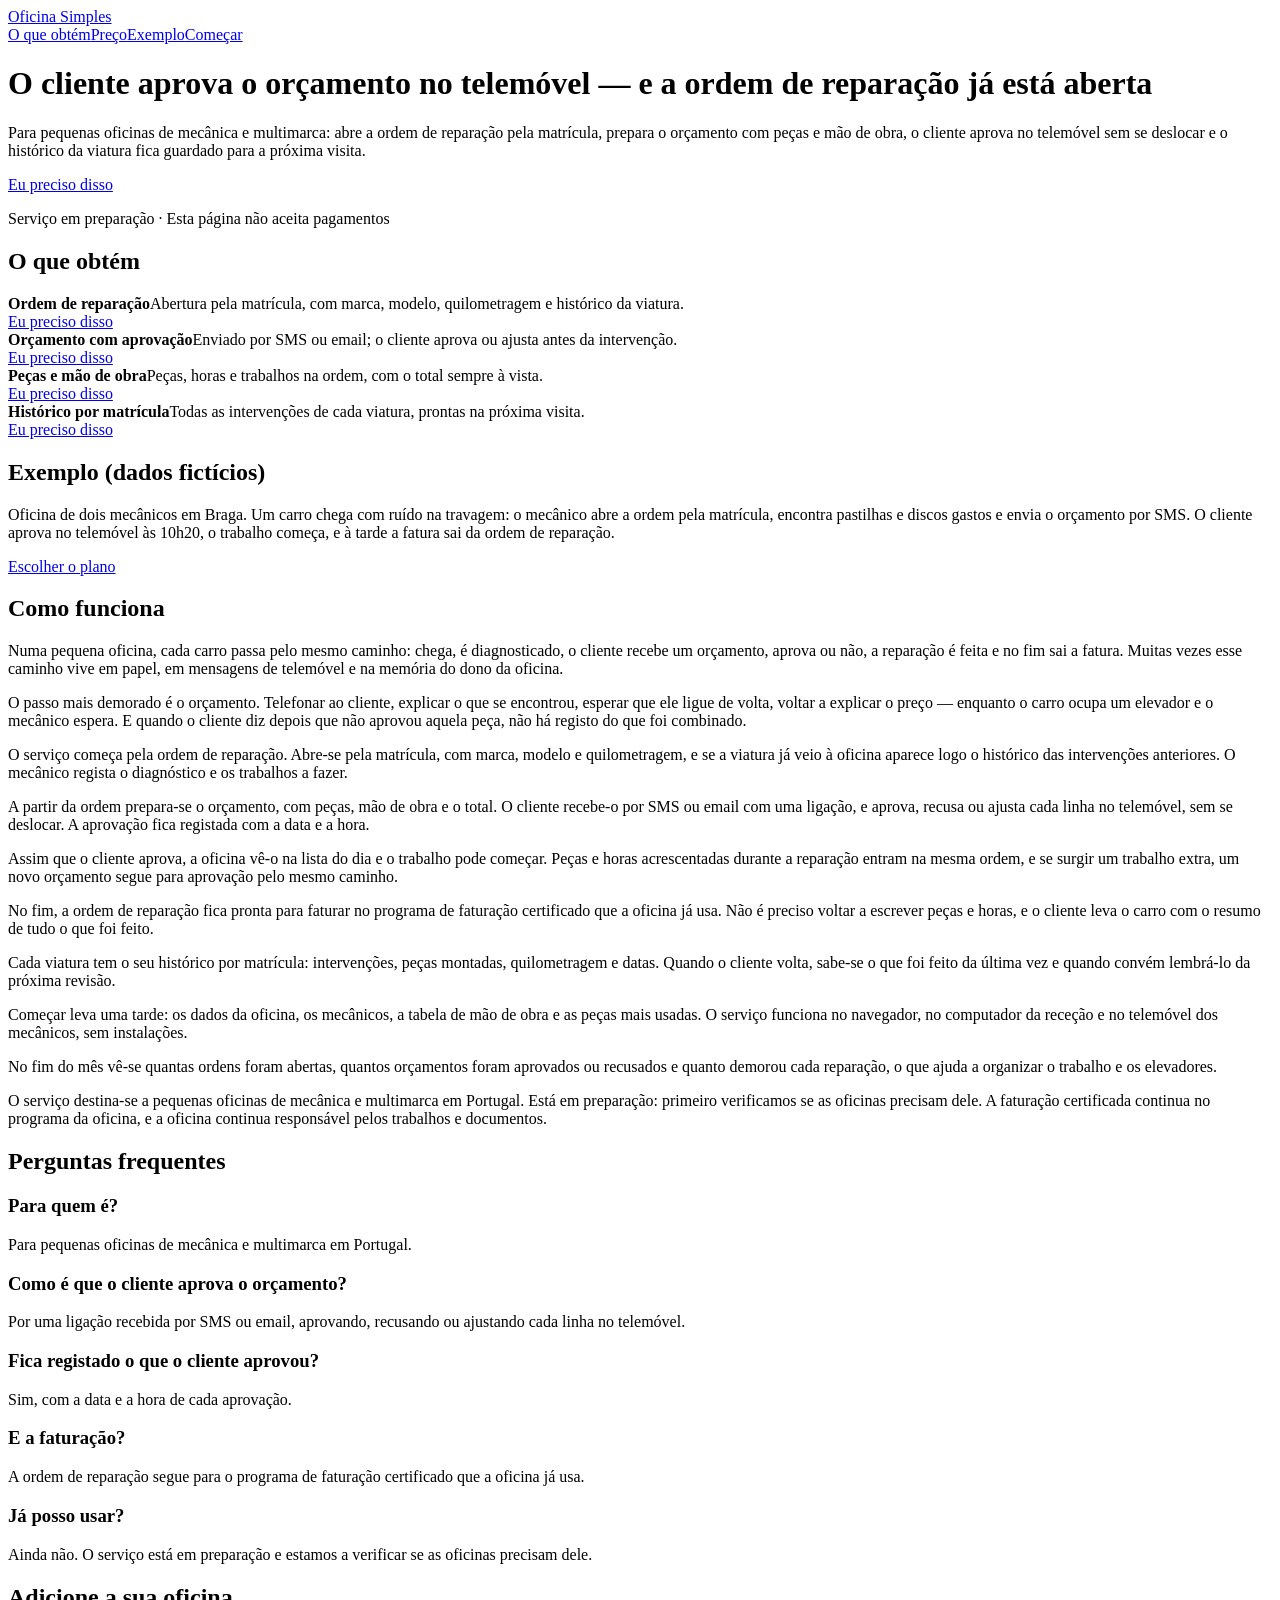
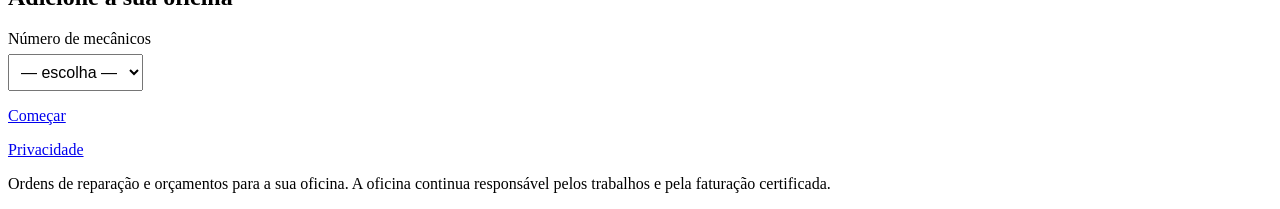
==== commit 7b8ee5c2: "Главная: прежний вид — сравнение дизайна перенесено на тестовый домен (слово Владельца 10.11.2026, «" ====
--- a/index.html
+++ b/index.html
@@ -1,5 +1,5 @@
 <!doctype html>
-<html lang="pt-PT" data-type="software" data-radius="soft" data-ground="sand" data-buttons="solid" data-motion>
+<html lang="pt-PT">
 <head>
 <meta charset="utf-8">
 <!-- Google Tag Manager -->
@@ -15,14 +15,6 @@
 <meta name="description" content="Para pequenas oficinas: orçamento por SMS ou email aprovado no telemóvel, ordem de reparação com peças e mão de obra e histórico por matrícula.">
 <link rel="icon" href="favicon.svg">
 <link rel="stylesheet" href="style.css">
-<link rel="stylesheet" href="taste/system.css">
-<link rel="stylesheet" href="taste/cards.css">
-<link rel="stylesheet" href="taste/motion.css">
-<link rel="stylesheet" href="taste/layout.css">
-<link rel="preconnect" href="https://fonts.googleapis.com">
-<link rel="preconnect" href="https://fonts.gstatic.com" crossorigin>
-<link href="https://fonts.googleapis.com/css2?family=Inter:wght@400..700&display=swap" rel="stylesheet">
-<link rel="stylesheet" href="variant.css">
 <script src="smoke.js" defer></script>
 <!-- faq-jsonld:start -->
 <script type="application/ld+json">
@@ -80,306 +72,74 @@
 <noscript><iframe src="https://www.googletagmanager.com/ns.html?id=GTM-WZX4DKPG"
 height="0" width="0" style="display:none;visibility:hidden"></iframe></noscript>
 <!-- End Google Tag Manager (noscript) -->
-<!-- type: software
-     deal: palette paper-grey-brass (warm stone ground and brass-yellow accent: the workshop's concrete floor and yellow lift arms),
-     type host (Host Grotesk + JetBrains Mono), radius soft, ground sand, hero product (a drawn render of the repair order and the
-     client's phone on the stage, no box), nav plain bar, close in type, footer columns, rhythm dark-band, buttons solid, mark ring.
-     Built on taste/system.css, taste/cards.css, taste/motion.css, taste/layout.css (library files, unchanged; no library script). -->
 
-<header class="nav">
-  <div class="wrap nav__bar">
-    <a class="nav__logo" href="index.html" data-ev="click_logo_home"><span class="mark" data-mark="ring" aria-hidden="true"></span>Oficina Simples</a>
-    <nav class="nav__links" id="menu" aria-label="Principal">
-      <div class="nav__item"><a class="nav__link" href="#oque" data-ev="click_nav_oque">O que obtém</a></div>
-      <div class="nav__item"><a class="nav__link" href="price.html" data-ev="click_nav_preco">Preço</a></div>
-      <div class="nav__item"><a class="nav__link" href="#exemplo" data-ev="click_nav_exemplo">Exemplo</a></div>
-    </nav>
-    <div class="nav__actions">
-      <a class="btn btn--primary" href="#start" data-ev="click_nav_start">Começar</a>
-    </div>
+<header><div class="wrap">
+  <div class="logo"><a href="index.html" data-ev="click_logo_home">Oficina Simples</a></div>
+  <nav class="top"><a href="#oque" data-ev="click_nav_oque">O que obtém</a><a href="price.html" data-ev="click_nav_preco">Preço</a><a href="#exemplo" data-ev="click_nav_exemplo">Exemplo</a><a href="#start" data-ev="click_nav_start">Começar</a></nav>
+</div></header>
+
+<div class="wrap">
+  <div class="hero">
+    <h1>O cliente aprova o orçamento no telemóvel — e a ordem de reparação já está aberta</h1>
+    <p class="sub">Para pequenas oficinas de mecânica e multimarca: abre a ordem de reparação pela matrícula, prepara o orçamento com peças e mão de obra, o cliente aprova no telemóvel sem se deslocar e o histórico da viatura fica guardado para a próxima visita.</p>
+    <a class="cta" href="price.html" data-ev="cta_click">Eu preciso disso</a>
+    <p class="cta-note">Serviço em preparação · Esta página não aceita pagamentos</p>
   </div>
-</header>
 
-<!-- the phone, drawn once and shown in both stage views -->
-<svg width="0" height="0" style="position:absolute" aria-hidden="true" focusable="false">
-  <symbol id="phone" viewBox="0 0 290 608">
-    <rect x="0" y="0" width="290" height="608" rx="44" fill="#05080b"/>
-    <rect x="10" y="10" width="270" height="588" rx="36" fill="#ffffff"/>
-    <rect x="110" y="22" width="70" height="20" rx="10" fill="#05080b"/>
-    <text x="32" y="38" font-size="13" font-weight="600" fill="#05080b">10:20</text>
-    <text x="24" y="82" font-size="12" fill="#5c646f">Orçamento da oficina</text>
-    <text x="24" y="104" font-size="16" font-weight="500" fill="#05080b">Renault Clio · AQ-27-LM</text>
-    <text x="24" y="132" font-size="13" fill="#5c646f">Encontrámos pastilhas e discos</text>
-    <text x="24" y="150" font-size="13" fill="#5c646f">gastos. Aprove cada linha:</text>
-    <g font-size="14">
-      <rect x="18" y="168" width="254" height="66" rx="12" fill="#f7f8f9"/>
-      <text x="32" y="192" font-weight="500" fill="#05080b">Pastilhas de travão</text>
-      <rect x="32" y="202" width="72" height="22" rx="11" fill="#006acf"/><text x="68" y="217" font-size="11" text-anchor="middle" fill="#ffffff">Aprovar</text>
-      <rect x="110" y="202" width="72" height="22" rx="11" fill="none" stroke="#dfe1e5"/><text x="146" y="217" font-size="11" text-anchor="middle" fill="#5c646f">Recusar</text>
-
-      <rect x="18" y="242" width="254" height="66" rx="12" fill="#f7f8f9"/>
-      <text x="32" y="266" font-weight="500" fill="#05080b">Discos de travão</text>
-      <rect x="32" y="276" width="72" height="22" rx="11" fill="#006acf"/><text x="68" y="291" font-size="11" text-anchor="middle" fill="#ffffff">Aprovar</text>
-      <rect x="110" y="276" width="72" height="22" rx="11" fill="none" stroke="#dfe1e5"/><text x="146" y="291" font-size="11" text-anchor="middle" fill="#5c646f">Recusar</text>
-
-      <rect x="18" y="316" width="254" height="66" rx="12" fill="#f7f8f9"/>
-      <text x="32" y="340" font-weight="500" fill="#05080b">Mão de obra</text>
-      <rect x="32" y="350" width="72" height="22" rx="11" fill="#006acf"/><text x="68" y="365" font-size="11" text-anchor="middle" fill="#ffffff">Aprovar</text>
-      <rect x="110" y="350" width="72" height="22" rx="11" fill="none" stroke="#dfe1e5"/><text x="146" y="365" font-size="11" text-anchor="middle" fill="#5c646f">Recusar</text>
-
-      <rect x="18" y="390" width="254" height="66" rx="12" fill="#f7f8f9"/>
-      <text x="32" y="414" font-weight="500" fill="#05080b">Escovas limpa-vidros</text>
-      <rect x="32" y="424" width="72" height="22" rx="11" fill="none" stroke="#dfe1e5"/><text x="68" y="439" font-size="11" text-anchor="middle" fill="#5c646f">Aprovar</text>
-      <rect x="110" y="424" width="72" height="22" rx="11" fill="#cf222e"/><text x="146" y="439" font-size="11" text-anchor="middle" fill="#ffffff">Recusar</text>
-    </g>
-    <rect x="18" y="474" width="254" height="50" rx="12" fill="#006acf"/>
-    <text x="145" y="505" font-size="15" font-weight="500" text-anchor="middle" fill="#ffffff">Aprovar orçamento</text>
-    <circle cx="34" cy="552" r="9" fill="#1a7f37"/><path d="M29.5 552l3 3 5.5-6" fill="none" stroke="#ffffff" stroke-width="1.8" stroke-linecap="round" stroke-linejoin="round"/>
-    <text x="52" y="557" font-size="12" fill="#5c646f">Registado hoje às 10h20</text>
-    <rect x="105" y="584" width="80" height="4" rx="2" fill="#05080b"/>
-  </symbol>
-</svg>
-
-<main id="main">
-  <section class="hero hero--product" data-enter aria-labelledby="hero-h">
-    <div class="wrap"><div class="hero-text hero__in">
-      <div class="hero__head">
-        <div>
-          <h1 id="hero-h">O cliente aprova no telemóvel. A ordem já está aberta.</h1>
-          <p class="hero__lead">Para pequenas oficinas de mecânica e multimarca: ordem pela matrícula, orçamento com peças e mão de obra, aprovação sem o cliente se deslocar e o histórico da viatura.</p>
-        </div>
-        <div class="btn-row">
-          <a class="btn btn--primary" href="price.html" data-ev="cta_click">Eu preciso disso<svg class="m-arrow" viewBox="0 0 12 12" aria-hidden="true"><path class="m-arrow__stem" d="M1 6h8"/><path class="m-arrow__head" d="M4.5 2.5 8 6l-3.5 3.5"/></svg></a>
-          <p class="t-small muted">Serviço em preparação · Esta página não aceita pagamentos</p>
-        </div>
-      </div>
-      <div class="hero__stage"><div class="frame" data-product data-product-place="stage">
-        <svg class="stage-desk" viewBox="0 0 1280 620" preserveAspectRatio="xMidYMid meet" role="img" aria-label="Ecrã da ordem de reparação de um Renault Clio com as linhas do orçamento aprovadas e recusadas, e ao lado o telemóvel do cliente com os botões Aprovar e Recusar em cada linha">
-          <rect x="0.5" y="10.5" width="1000" height="600" rx="16" fill="#ffffff" stroke="#dfe1e5"/>
-          <circle cx="26" cy="35" r="6" fill="#dfe1e5"/><circle cx="46" cy="35" r="6" fill="#dfe1e5"/><circle cx="66" cy="35" r="6" fill="#dfe1e5"/>
-          <text x="96" y="40" font-size="14" fill="#5c646f">Oficina Simples · Ordem de reparação</text>
-          <path d="M1 58h999" stroke="#dfe1e5"/>
-          <path d="M1 58h210v536a16 16 0 0 1-16 16H17a16 16 0 0 1-16-16z" fill="#f7f8f9"/>
-          <g font-size="15" fill="#05080b">
-            <rect x="16" y="78" width="180" height="38" rx="8" fill="#006acf"/>
-            <text x="32" y="102" fill="#ffffff" font-weight="500">Lista do dia</text>
-            <text x="32" y="150">Ordens</text>
-            <text x="32" y="190">Orçamentos</text>
-            <text x="32" y="230">Viaturas</text>
-            <text x="32" y="270">Histórico</text>
-          </g>
-          <text x="32" y="566" font-size="12" fill="#5c646f">Receção · Braga</text>
-
-          <text x="244" y="98" font-size="13" fill="#5c646f">Ordem de reparação</text>
-          <text x="244" y="132" font-size="28" fill="#05080b" letter-spacing="-0.6">Ruído na travagem</text>
-          <rect x="796" y="84" width="176" height="44" rx="6" fill="#ffffff" stroke="#05080b" stroke-width="1.5"/>
-          <path d="M796.75 90a5.25 5.25 0 0 1 5.25-5.25h18v42.5h-18a5.25 5.25 0 0 1-5.25-5.25z" fill="#006acf"/>
-          <text x="808" y="112" font-size="10" font-weight="600" fill="#ffffff" text-anchor="middle">P</text>
-          <text x="896" y="114" font-size="21" font-weight="600" fill="#05080b" text-anchor="middle" letter-spacing="1">AQ-27-LM</text>
-          <g font-size="14" fill="#5c646f">
-            <text x="244" y="166">Renault Clio 1.5 dCi</text>
-            <text x="420" y="166">·</text>
-            <text x="436" y="166">184 300 km</text>
-            <text x="530" y="166">·</text>
-            <text x="546" y="166">Diagnóstico: pastilhas e discos gastos</text>
-          </g>
-          <rect x="244" y="188" width="296" height="34" rx="17" fill="#d6efff"/>
-          <circle cx="264" cy="205" r="7" fill="#006acf"/>
-          <path d="M260.5 205l2.5 2.5 4.5-5" fill="none" stroke="#ffffff" stroke-width="1.6" stroke-linecap="round" stroke-linejoin="round"/>
-          <text x="280" y="210" font-size="14" font-weight="500" fill="#05080b">Aprovado pelo cliente às 10h20</text>
-
-          <g font-size="13" fill="#5c646f">
-            <text x="244" y="266">Linha</text><text x="610" y="266">Tipo</text><text x="760" y="266">No telemóvel do cliente</text>
-          </g>
-          <path d="M244 280h728" stroke="#dfe1e5"/>
-          <g font-size="16" fill="#05080b">
-            <text x="244" y="312">Pastilhas de travão, frente</text>
-            <text x="610" y="312" font-size="14" fill="#5c646f">Peça</text>
-            <path d="M244 330h728" stroke="#dfe1e5"/>
-            <text x="244" y="362">Discos de travão, frente</text>
-            <text x="610" y="362" font-size="14" fill="#5c646f">Peça</text>
-            <path d="M244 380h728" stroke="#dfe1e5"/>
-            <text x="244" y="412">Montagem de pastilhas e discos</text>
-            <text x="610" y="412" font-size="14" fill="#5c646f">Mão de obra</text>
-            <path d="M244 430h728" stroke="#dfe1e5"/>
-            <text x="244" y="462">Escovas limpa-vidros</text>
-            <text x="610" y="462" font-size="14" fill="#5c646f">Peça</text>
-            <path d="M244 480h728" stroke="#dfe1e5"/>
-            <text x="244" y="512">Óleo e filtro</text>
-            <text x="610" y="512" font-size="14" fill="#5c646f">Peça</text>
-            <path d="M244 530h728" stroke="#dfe1e5"/>
-          </g>
-          <g font-size="13" font-weight="500">
-            <rect x="760" y="294" width="104" height="26" rx="13" fill="#dafbe1"/><text x="812" y="311" text-anchor="middle" fill="#1a7f37">Aprovado</text>
-            <rect x="760" y="344" width="104" height="26" rx="13" fill="#dafbe1"/><text x="812" y="361" text-anchor="middle" fill="#1a7f37">Aprovado</text>
-            <rect x="760" y="394" width="104" height="26" rx="13" fill="#dafbe1"/><text x="812" y="411" text-anchor="middle" fill="#1a7f37">Aprovado</text>
-            <rect x="760" y="444" width="104" height="26" rx="13" fill="#ffebe9"/><text x="812" y="461" text-anchor="middle" fill="#cf222e">Recusado</text>
-            <rect x="760" y="494" width="104" height="26" rx="13" fill="#f7f8f9"/><text x="812" y="511" text-anchor="middle" fill="#5c646f">Ajustado</text>
-          </g>
-          <text x="244" y="576" font-size="13" fill="#5c646f">Histórico da viatura: revisão em março, pneus em outubro</text>
-          <rect x="772" y="552" width="200" height="40" rx="8" fill="#006acf"/>
-          <text x="872" y="577" font-size="14" font-weight="500" text-anchor="middle" fill="#ffffff">Enviar para faturação</text>
-
-          <use href="#phone" x="975" y="6" width="290" height="608"/>
-        </svg>
-        <svg class="stage-phone" viewBox="0 0 290 608" role="img" aria-label="Telemóvel do cliente com o orçamento de um Renault Clio: Aprovar ou Recusar em cada linha e o botão Aprovar orçamento">
-          <use href="#phone" width="290" height="608"/>
-        </svg>
-      </div></div>
-    </div></div>
-  </section>
-
-  <section id="oque" data-view="features_view" aria-labelledby="oque-h">
-    <div class="wrap">
-      <div class="section-head">
-        <h2 id="oque-h">O que obtém. <span class="muted">Quatro peças do mesmo caminho, da matrícula à fatura.</span></h2>
-      </div>
-      <div class="grid">
-        <article class="card card--open card--row span-3">
-          <div class="panel panel--top panel--wide"><svg viewBox="0 0 240 180" aria-hidden="true">
-            <rect x="20" y="20" width="200" height="140" rx="10" fill="#f7f8f9"/>
-            <rect x="36" y="36" width="104" height="30" rx="4" fill="#ffffff" stroke="#05080b" stroke-width="1.4"/><path d="M36.7 40a3.3 3.3 0 0 1 3.3-3.3h10v28.6h-10a3.3 3.3 0 0 1-3.3-3.3z" fill="#006acf"/>
-            <rect x="58" y="47" width="72" height="8" rx="2" fill="#05080b"/>
-            <rect x="36" y="84" width="150" height="7" rx="3.5" fill="#dfe1e5"/><rect x="36" y="102" width="118" height="7" rx="3.5" fill="#dfe1e5"/><rect x="36" y="120" width="134" height="7" rx="3.5" fill="#dfe1e5"/>
-            <rect x="156" y="36" width="48" height="30" rx="15" fill="#006acf"/>
-          </svg></div>
-          <h3>Ordem de reparação</h3>
-          <p>Abertura pela matrícula, com marca, modelo, quilometragem e histórico da viatura.</p>
-          <a class="card__link" href="price.html" data-ev="feature_or">Eu preciso disso<svg viewBox="0 0 12 12" aria-hidden="true"><path d="M1 6h8M5 2.5 8.5 6 5 9.5" fill="none" stroke="currentColor" stroke-width="1.6" stroke-linecap="round" stroke-linejoin="round"/></svg></a>
-        </article>
-        <article class="card card--open card--row span-3">
-          <div class="panel panel--top panel--wide"><svg viewBox="0 0 240 180" aria-hidden="true">
-            <rect x="84" y="12" width="72" height="156" rx="14" fill="#05080b"/><rect x="89" y="17" width="62" height="146" rx="10" fill="#f7f8f9"/>
-            <rect x="97" y="36" width="46" height="6" rx="3" fill="#dfe1e5"/><rect x="97" y="54" width="46" height="18" rx="6" fill="#dafbe1"/><rect x="97" y="78" width="46" height="18" rx="6" fill="#dafbe1"/><rect x="97" y="102" width="46" height="18" rx="6" fill="#ffebe9"/>
-            <rect x="97" y="132" width="46" height="18" rx="6" fill="#006acf"/>
-            <path d="M40 70h30M40 82h22" stroke="#5c646f" stroke-width="3" stroke-linecap="round"/><path d="M168 96l10 10 22-24" fill="none" stroke="#1a7f37" stroke-width="5" stroke-linecap="round" stroke-linejoin="round"/>
-          </svg></div>
-          <h3>Orçamento com aprovação</h3>
-          <p>Enviado por SMS ou email; o cliente aprova ou ajusta antes da intervenção.</p>
-          <a class="card__link" href="price.html" data-ev="feature_orcamento">Eu preciso disso<svg viewBox="0 0 12 12" aria-hidden="true"><path d="M1 6h8M5 2.5 8.5 6 5 9.5" fill="none" stroke="currentColor" stroke-width="1.6" stroke-linecap="round" stroke-linejoin="round"/></svg></a>
-        </article>
-        <article class="card card--open card--row span-3">
-          <div class="panel panel--top panel--wide"><svg viewBox="0 0 240 180" aria-hidden="true">
-            <rect x="20" y="20" width="200" height="140" rx="10" fill="#f7f8f9"/>
-            <circle cx="46" cy="50" r="10" fill="none" stroke="#05080b" stroke-width="3"/><circle cx="46" cy="50" r="3" fill="#05080b"/><rect x="66" y="46" width="110" height="8" rx="4" fill="#dfe1e5"/>
-            <circle cx="46" cy="82" r="10" fill="none" stroke="#05080b" stroke-width="3"/><circle cx="46" cy="82" r="3" fill="#05080b"/><rect x="66" y="78" width="90" height="8" rx="4" fill="#dfe1e5"/>
-            <circle cx="46" cy="114" r="10" fill="none" stroke="#05080b" stroke-width="3"/><path d="M46 108v6l4 3" fill="none" stroke="#05080b" stroke-width="2.4" stroke-linecap="round"/><rect x="66" y="110" width="100" height="8" rx="4" fill="#dfe1e5"/>
-            <path d="M36 136h168" stroke="#05080b" stroke-width="1.5"/><rect x="150" y="142" width="54" height="10" rx="5" fill="#006acf"/>
-          </svg></div>
-          <h3>Peças e mão de obra</h3>
-          <p>Peças, horas e trabalhos na ordem, com o total sempre à vista.</p>
-          <a class="card__link" href="price.html" data-ev="feature_pecas">Eu preciso disso<svg viewBox="0 0 12 12" aria-hidden="true"><path d="M1 6h8M5 2.5 8.5 6 5 9.5" fill="none" stroke="currentColor" stroke-width="1.6" stroke-linecap="round" stroke-linejoin="round"/></svg></a>
-        </article>
-        <article class="card card--open card--row span-3">
-          <div class="panel panel--top panel--wide"><svg viewBox="0 0 240 180" aria-hidden="true">
-            <path d="M60 30v120" stroke="#dfe1e5" stroke-width="3"/>
-            <circle cx="60" cy="40" r="9" fill="#006acf"/><circle cx="60" cy="90" r="9" fill="#05080b"/><circle cx="60" cy="140" r="9" fill="#05080b"/>
-            <rect x="84" y="30" width="120" height="20" rx="6" fill="#f7f8f9"/><rect x="92" y="37" width="70" height="6" rx="3" fill="#05080b"/>
-            <rect x="84" y="80" width="120" height="20" rx="6" fill="#f7f8f9"/><rect x="92" y="87" width="88" height="6" rx="3" fill="#5c646f"/>
-            <rect x="84" y="130" width="120" height="20" rx="6" fill="#f7f8f9"/><rect x="92" y="137" width="60" height="6" rx="3" fill="#5c646f"/>
-          </svg></div>
-          <h3>Histórico por matrícula</h3>
-          <p>Todas as intervenções de cada viatura, prontas na próxima visita.</p>
-          <a class="card__link" href="price.html" data-ev="feature_historico">Eu preciso disso<svg viewBox="0 0 12 12" aria-hidden="true"><path d="M1 6h8M5 2.5 8.5 6 5 9.5" fill="none" stroke="currentColor" stroke-width="1.6" stroke-linecap="round" stroke-linejoin="round"/></svg></a>
-        </article>
-      </div>
+  <section id="oque" data-view="features_view">
+    <h2>O que obtém</h2>
+    <div class="grid">
+      <div class="card"><b>Ordem de reparação</b><span>Abertura pela matrícula, com marca, modelo, quilometragem e histórico da viatura.</span><br><a class="btn" href="price.html" data-ev="feature_or">Eu preciso disso</a></div>
+      <div class="card"><b>Orçamento com aprovação</b><span>Enviado por SMS ou email; o cliente aprova ou ajusta antes da intervenção.</span><br><a class="btn" href="price.html" data-ev="feature_orcamento">Eu preciso disso</a></div>
+      <div class="card"><b>Peças e mão de obra</b><span>Peças, horas e trabalhos na ordem, com o total sempre à vista.</span><br><a class="btn" href="price.html" data-ev="feature_pecas">Eu preciso disso</a></div>
+      <div class="card"><b>Histórico por matrícula</b><span>Todas as intervenções de cada viatura, prontas na próxima visita.</span><br><a class="btn" href="price.html" data-ev="feature_historico">Eu preciso disso</a></div>
     </div>
   </section>
 
-  <section id="exemplo" class="ground-surface" data-view="example_view" aria-labelledby="exemplo-h">
-    <div class="wrap">
-      <div class="section-head">
-        <h2 id="exemplo-h">Exemplo (dados fictícios)</h2>
-        <p>Um dia numa oficina de Braga, do elevador à fatura.</p>
-      </div>
-      <div class="grid grid--top">
-        <div class="span-5 stack-6">
-          <p class="t-lead">Oficina de dois mecânicos em Braga. Um carro chega com ruído na travagem: o mecânico abre a ordem pela matrícula, encontra pastilhas e discos gastos e envia o orçamento por SMS. O cliente aprova no telemóvel às 10h20, o trabalho começa, e à tarde a fatura sai da ordem de reparação.</p>
-          <div class="btn-row"><a class="btn btn--primary" href="price.html" data-ev="click_cta_after_example">Escolher o plano<svg class="m-arrow" viewBox="0 0 12 12" aria-hidden="true"><path class="m-arrow__stem" d="M1 6h8"/><path class="m-arrow__head" d="M4.5 2.5 8 6l-3.5 3.5"/></svg></a></div>
-        </div>
-        <ul class="rows span-6 start-7">
-          <li><span class="rows__name">O carro chega</span><p>Ruído na travagem. A ordem abre pela matrícula.</p><span class="rows__value">Manhã</span></li>
-          <li><span class="rows__name">Diagnóstico na ordem</span><p>Pastilhas e discos gastos, registados pelo mecânico.</p><span class="rows__value">Manhã</span></li>
-          <li><span class="rows__name">Orçamento por SMS</span><p>Peças e mão de obra seguem para o telemóvel do cliente.</p><span class="rows__value">Manhã</span></li>
-          <li><span class="rows__name">Aprovado no telemóvel</span><p>O trabalho começa sem mais um telefonema.</p><span class="rows__value"><span class="badge">10h20</span></span></li>
-          <li><span class="rows__name">A fatura sai da ordem</span><p>Peças e horas já lá estão; não se escreve nada outra vez.</p><span class="rows__value">Tarde</span></li>
-        </ul>
-      </div>
-    </div>
+  <section id="exemplo" data-view="example_view">
+    <h2>Exemplo (dados fictícios)</h2>
+    <p class="fine">Oficina de dois mecânicos em Braga. Um carro chega com ruído na travagem: o mecânico abre a ordem pela matrícula, encontra pastilhas e discos gastos e envia o orçamento por SMS. O cliente aprova no telemóvel às 10h20, o trabalho começa, e à tarde a fatura sai da ordem de reparação.</p>
+    <a class="cta" href="price.html" data-ev="click_cta_after_example">Escolher o plano</a>
   </section>
 <!-- seo-tekst:start -->
-  <section id="opis" style="--h: 2" aria-labelledby="opis-h">
-    <div class="wrap">
-      <div class="section-head">
-        <h2 id="opis-h">Como funciona</h2>
-        <p>Da chegada do carro à fatura, passo a passo.</p>
-      </div>
-      <div class="grid grid--top">
-        <div class="span-6 stack-4">
+  <section id="opis">
+    <h2>Como funciona</h2>
     <p>Numa pequena oficina, cada carro passa pelo mesmo caminho: chega, é diagnosticado, o cliente recebe um orçamento, aprova ou não, a reparação é feita e no fim sai a fatura. Muitas vezes esse caminho vive em papel, em mensagens de telemóvel e na memória do dono da oficina.</p>
     <p>O passo mais demorado é o orçamento. Telefonar ao cliente, explicar o que se encontrou, esperar que ele ligue de volta, voltar a explicar o preço — enquanto o carro ocupa um elevador e o mecânico espera. E quando o cliente diz depois que não aprovou aquela peça, não há registo do que foi combinado.</p>
     <p>O serviço começa pela ordem de reparação. Abre-se pela matrícula, com marca, modelo e quilometragem, e se a viatura já veio à oficina aparece logo o histórico das intervenções anteriores. O mecânico regista o diagnóstico e os trabalhos a fazer.</p>
     <p>A partir da ordem prepara-se o orçamento, com peças, mão de obra e o total. O cliente recebe-o por SMS ou email com uma ligação, e aprova, recusa ou ajusta cada linha no telemóvel, sem se deslocar. A aprovação fica registada com a data e a hora.</p>
     <p>Assim que o cliente aprova, a oficina vê-o na lista do dia e o trabalho pode começar. Peças e horas acrescentadas durante a reparação entram na mesma ordem, e se surgir um trabalho extra, um novo orçamento segue para aprovação pelo mesmo caminho.</p>
-        </div>
-        <div class="span-6 stack-4">
     <p>No fim, a ordem de reparação fica pronta para faturar no programa de faturação certificado que a oficina já usa. Não é preciso voltar a escrever peças e horas, e o cliente leva o carro com o resumo de tudo o que foi feito.</p>
     <p>Cada viatura tem o seu histórico por matrícula: intervenções, peças montadas, quilometragem e datas. Quando o cliente volta, sabe-se o que foi feito da última vez e quando convém lembrá-lo da próxima revisão.</p>
     <p>Começar leva uma tarde: os dados da oficina, os mecânicos, a tabela de mão de obra e as peças mais usadas. O serviço funciona no navegador, no computador da receção e no telemóvel dos mecânicos, sem instalações.</p>
     <p>No fim do mês vê-se quantas ordens foram abertas, quantos orçamentos foram aprovados ou recusados e quanto demorou cada reparação, o que ajuda a organizar o trabalho e os elevadores.</p>
     <p>O serviço destina-se a pequenas oficinas de mecânica e multimarca em Portugal. Está em preparação: primeiro verificamos se as oficinas precisam dele. A faturação certificada continua no programa da oficina, e a oficina continua responsável pelos trabalhos e documentos.</p>
-        </div>
-      </div>
-    </div>
   </section>
-  <section id="faq" class="ground-surface" aria-labelledby="faq-h">
-    <div class="wrap">
-      <div class="section-head"><h2 id="faq-h">Perguntas frequentes</h2></div>
-      <div class="grid grid--top">
-        <div class="faq span-6">
-          <div class="faq__item"><h3>Para quem é?</h3><p>Para pequenas oficinas de mecânica e multimarca em Portugal.</p></div>
-          <div class="faq__item"><h3>Como é que o cliente aprova o orçamento?</h3><p>Por uma ligação recebida por SMS ou email, aprovando, recusando ou ajustando cada linha no telemóvel.</p></div>
-          <div class="faq__item"><h3>Fica registado o que o cliente aprovou?</h3><p>Sim, com a data e a hora de cada aprovação.</p></div>
-        </div>
-        <div class="faq span-6">
-          <div class="faq__item"><h3>E a faturação?</h3><p>A ordem de reparação segue para o programa de faturação certificado que a oficina já usa.</p></div>
-          <div class="faq__item"><h3>Já posso usar?</h3><p>Ainda não. O serviço está em preparação e estamos a verificar se as oficinas precisam dele.</p></div>
-        </div>
-      </div>
-    </div>
+  <section id="faq">
+    <h2>Perguntas frequentes</h2>
+    <h3>Para quem é?</h3>
+    <p>Para pequenas oficinas de mecânica e multimarca em Portugal.</p>
+    <h3>Como é que o cliente aprova o orçamento?</h3>
+    <p>Por uma ligação recebida por SMS ou email, aprovando, recusando ou ajustando cada linha no telemóvel.</p>
+    <h3>Fica registado o que o cliente aprovou?</h3>
+    <p>Sim, com a data e a hora de cada aprovação.</p>
+    <h3>E a faturação?</h3>
+    <p>A ordem de reparação segue para o programa de faturação certificado que a oficina já usa.</p>
+    <h3>Já posso usar?</h3>
+    <p>Ainda não. O serviço está em preparação e estamos a verificar se as oficinas precisam dele.</p>
   </section>
 <!-- seo-tekst:end -->
-  <section id="start" class="ground-surface" data-view="start_view" aria-labelledby="start-h">
-    <div class="wrap">
-      <div class="section-head">
-        <h2 id="start-h">Adicione a sua oficina</h2>
-        <p>Serviço em preparação. Esta página não aceita pagamentos.</p>
-      </div>
-      <div class="grid">
-        <div class="form span-6">
-          <div class="field field--full"><label for="mecanicos">Número de mecânicos</label>
-            <select id="mecanicos" data-ev-focus="form_start"><option value="">— escolha —</option><option>1</option><option>2–3</option><option>4–6</option><option>Mais de 6</option></select></div>
-          <div class="btn-row"><a class="btn btn--primary btn--xl" href="price.html" data-ev="form_submit_click">Começar<svg class="m-arrow" viewBox="0 0 12 12" aria-hidden="true"><path class="m-arrow__stem" d="M1 6h8"/><path class="m-arrow__head" d="M4.5 2.5 8 6l-3.5 3.5"/></svg></a></div>
-        </div>
-      </div>
-    </div>
+  <section id="start" data-view="start_view">
+    <h2>Adicione a sua oficina</h2>
+    <p><label>Número de mecânicos<br><select data-ev-focus="form_start" style="margin-top:6px;padding:8px;font-size:16px"><option value="">— escolha —</option><option>1</option><option>2–3</option><option>4–6</option><option>Mais de 6</option></select></label></p>
+    <a class="cta" href="price.html" data-ev="form_submit_click">Começar</a>
   </section>
-</main>
+</div>
 
-<footer class="footer">
-  <div class="wrap">
-    <div class="grid">
-      <div class="span-6 stack-4">
-        <span class="nav__logo"><span class="mark" data-mark="ring" aria-hidden="true"></span>Oficina Simples</span>
-        <p class="measure">Ordens de reparação e orçamentos para a sua oficina. A oficina continua responsável pelos trabalhos e pela faturação certificada.</p>
-      </div>
-    </div>
-    <div class="footer__legal">
-      <span>Oficina Simples</span>
-      <a class="link" href="privacy.html" data-ev="click_legal_privacy">Privacidade</a>
-    </div>
-  </div>
-</footer>
+<footer><div class="wrap">
+  <p><a href="privacy.html" data-ev="click_legal_privacy">Privacidade</a></p>
+  <p class="muted">Ordens de reparação e orçamentos para a sua oficina. A oficina continua responsável pelos trabalhos e pela faturação certificada.</p>
+</div></footer>
 
 </body>
 </html>
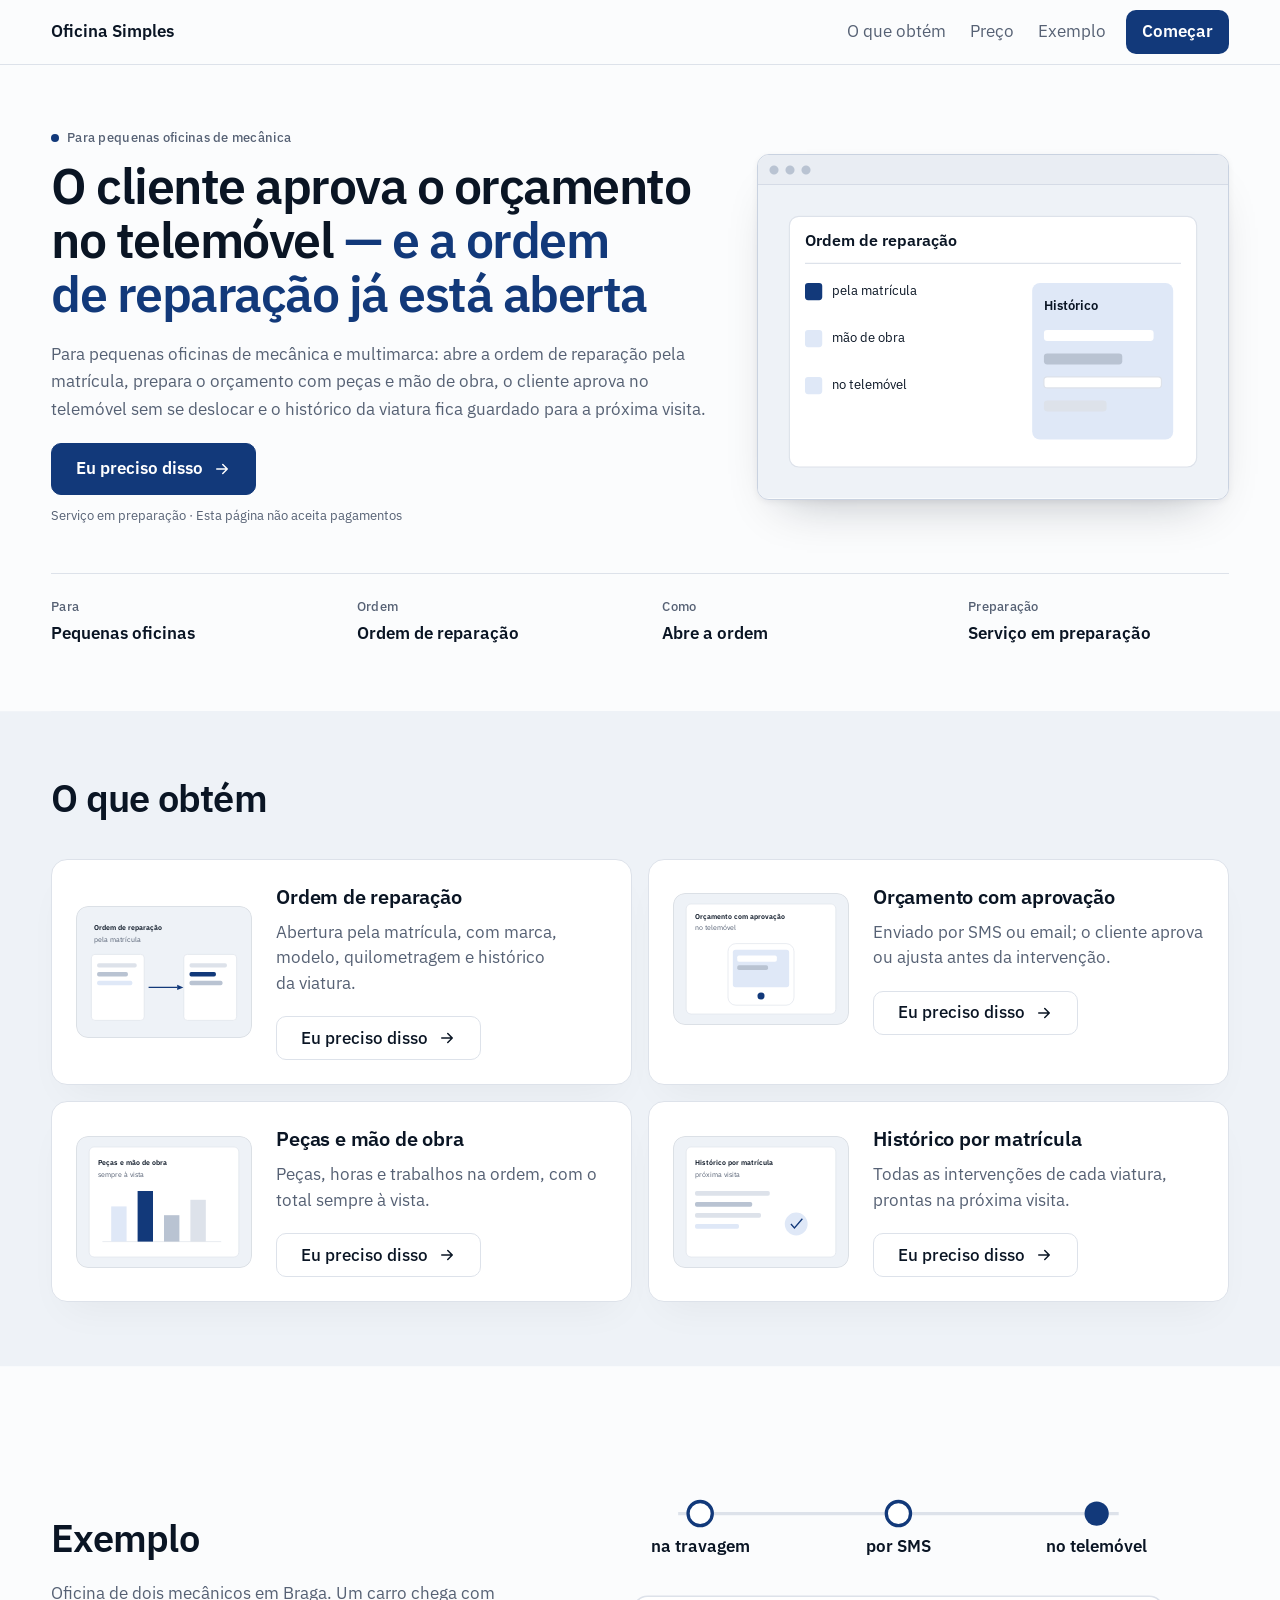
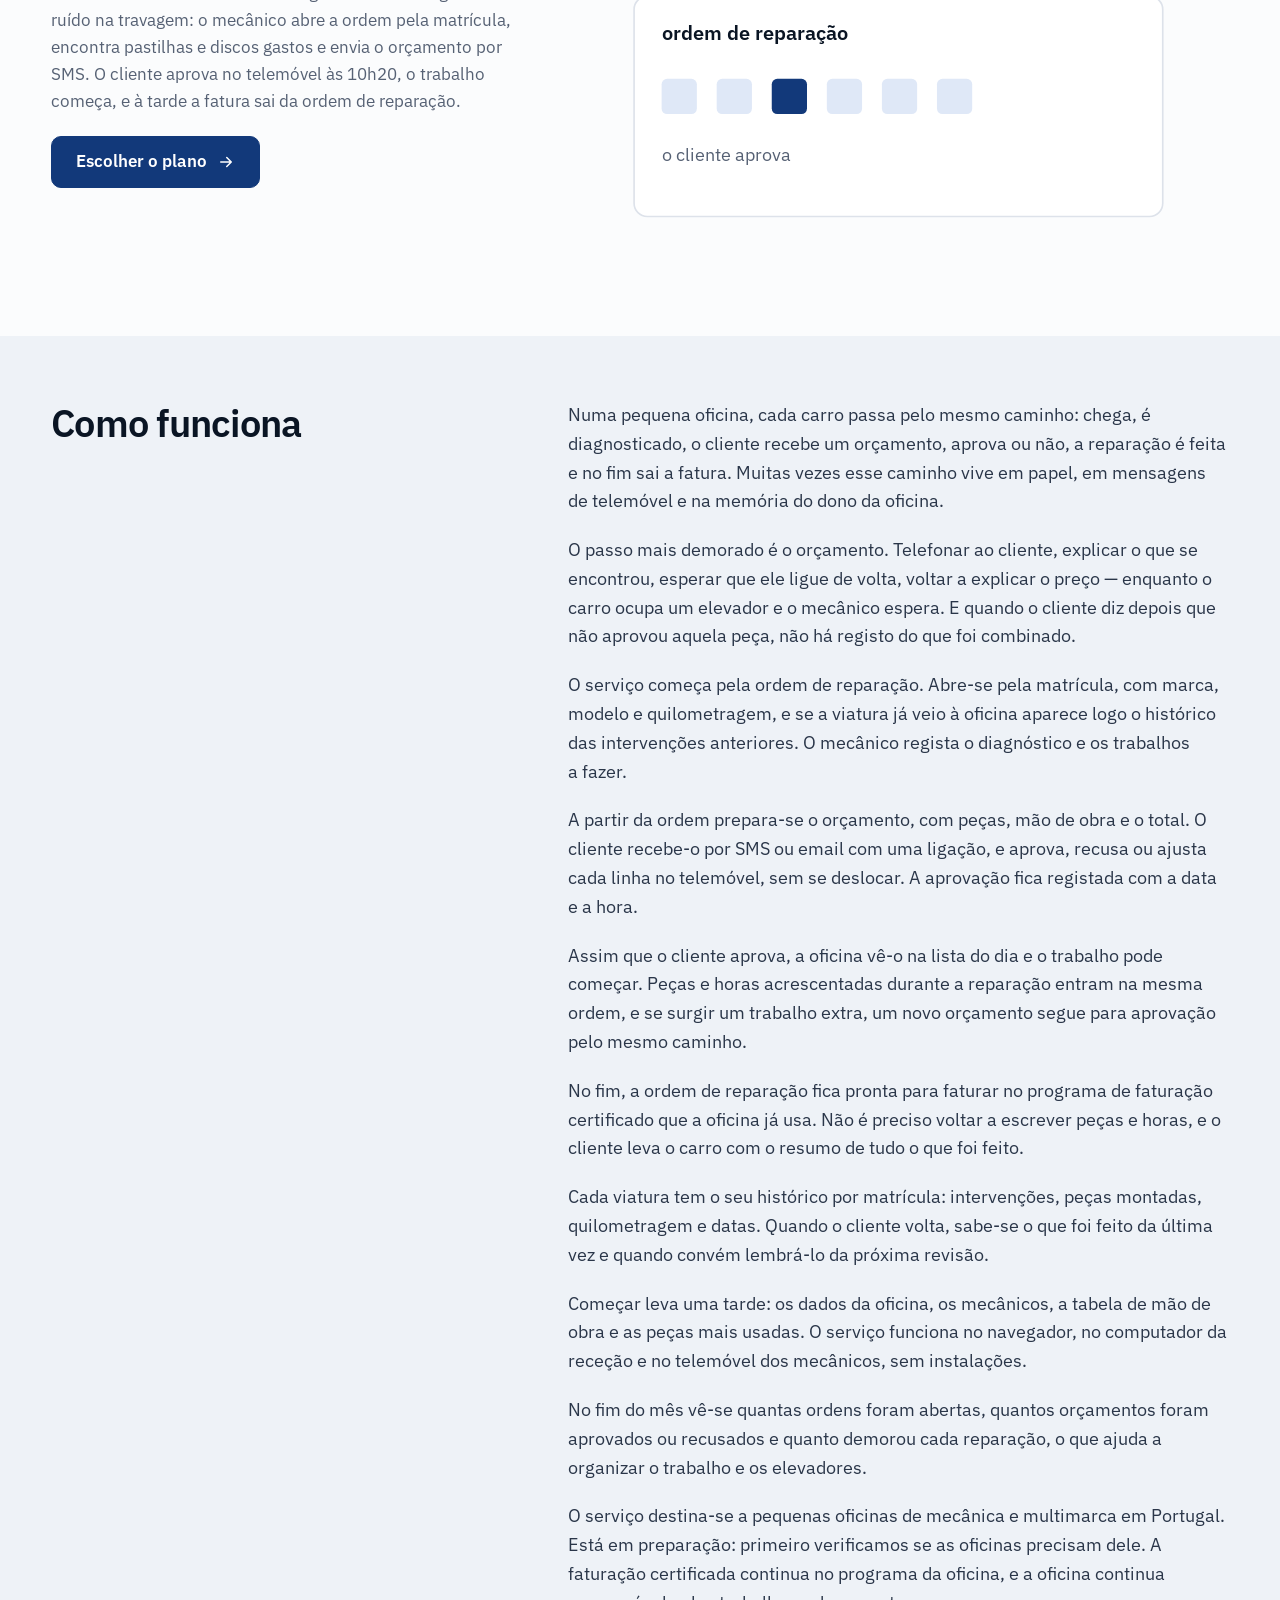
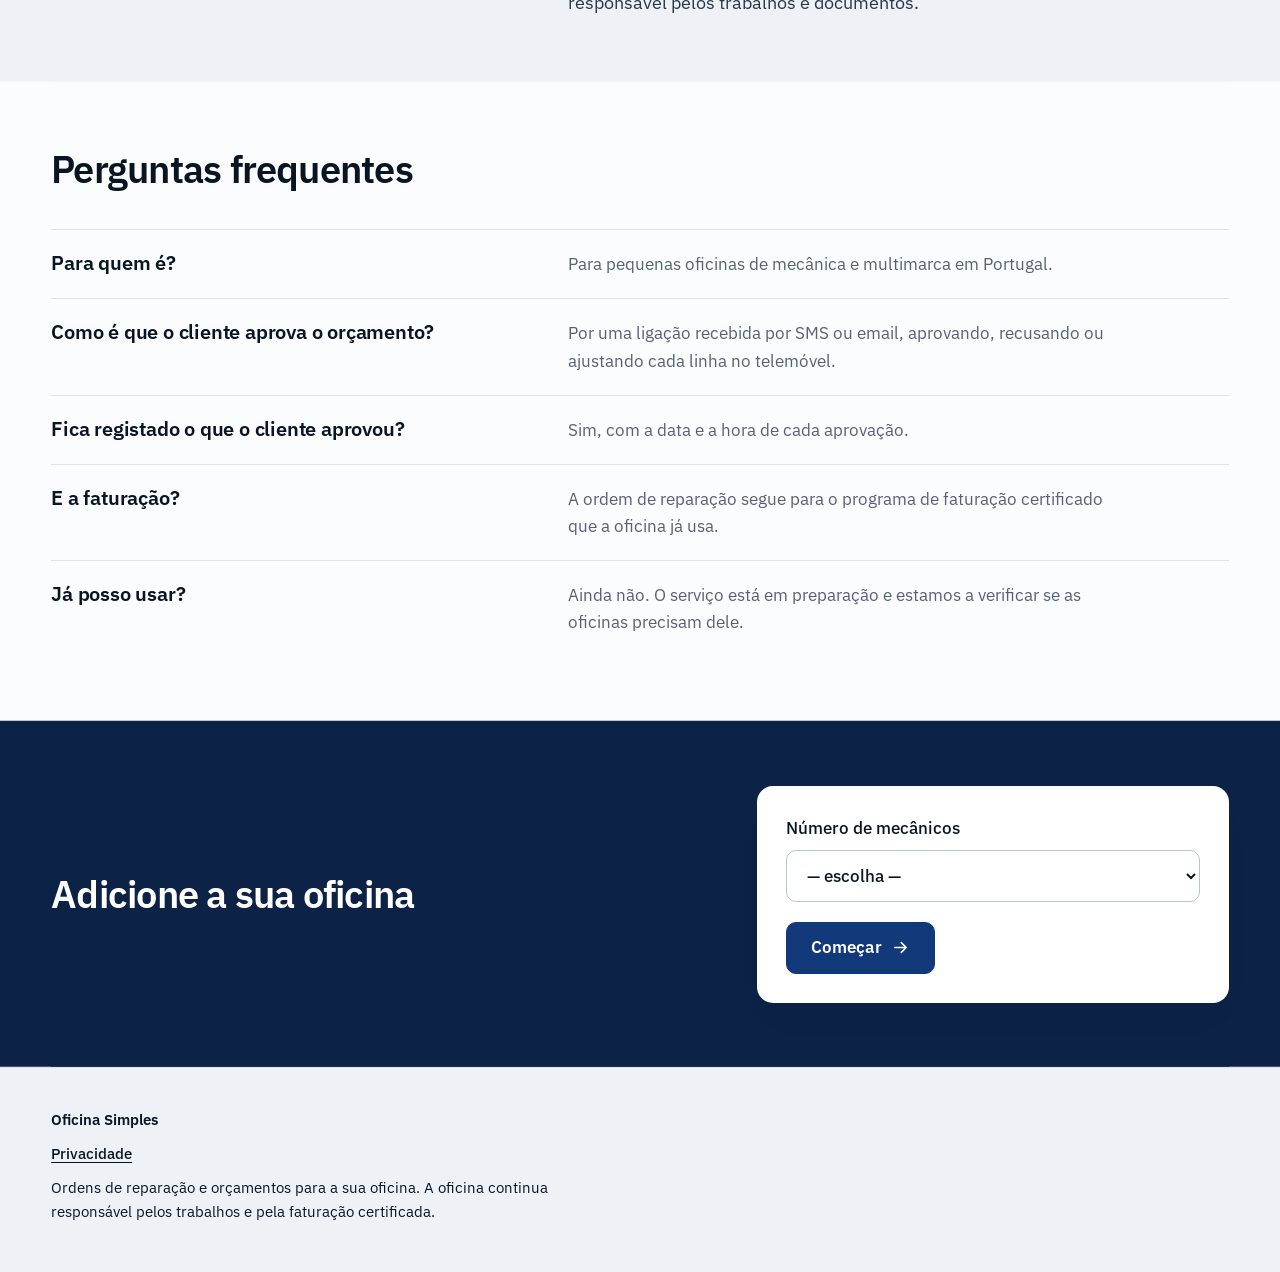
==== commit aa00ab8f: "Main page: design sample (rollout) Co-Authored-By: Claude Fable 5.2 <noreply@anthropic.com>" ====
--- a/index.html
+++ b/index.html
@@ -15,6 +15,10 @@
 <meta name="description" content="Para pequenas oficinas: orçamento por SMS ou email aprovado no telemóvel, ordem de reparação com peças e mão de obra e histórico por matrícula.">
 <link rel="icon" href="favicon.svg">
 <link rel="stylesheet" href="style.css">
+<link rel="preconnect" href="https://fonts.googleapis.com">
+<link rel="preconnect" href="https://fonts.gstatic.com" crossorigin>
+<link rel="stylesheet" href="https://fonts.googleapis.com/css2?family=IBM+Plex+Sans:wght@400;500;600&display=swap">
+<link rel="stylesheet" href="variant.css">
 <script src="smoke.js" defer></script>
 <!-- faq-jsonld:start -->
 <script type="application/ld+json">
@@ -73,38 +77,68 @@
 height="0" width="0" style="display:none;visibility:hidden"></iframe></noscript>
 <!-- End Google Tag Manager (noscript) -->
 
-<header><div class="wrap">
-  <div class="logo"><a href="index.html" data-ev="click_logo_home">Oficina Simples</a></div>
-  <nav class="top"><a href="#oque" data-ev="click_nav_oque">O que obtém</a><a href="price.html" data-ev="click_nav_preco">Preço</a><a href="#exemplo" data-ev="click_nav_exemplo">Exemplo</a><a href="#start" data-ev="click_nav_start">Começar</a></nav>
+<header><div class="shell">
+  <a class="home" href="index.html" data-ev="click_logo_home">Oficina Simples</a>
+  <nav><a href="#oque" data-ev="click_nav_oque">O que obtém</a><a href="price.html" data-ev="click_nav_preco">Preço</a><a href="#exemplo" data-ev="click_nav_exemplo">Exemplo</a><a href="#start" data-ev="click_nav_start">Começar</a></nav>
 </div></header>
 
-<div class="wrap">
-  <div class="hero">
-    <h1>O cliente aprova o orçamento no telemóvel — e a ordem de reparação já está aberta</h1>
-    <p class="sub">Para pequenas oficinas de mecânica e multimarca: abre a ordem de reparação pela matrícula, prepara o orçamento com peças e mão de obra, o cliente aprova no telemóvel sem se deslocar e o histórico da viatura fica guardado para a próxima visita.</p>
-    <a class="cta" href="price.html" data-ev="cta_click">Eu preciso disso</a>
-    <p class="cta-note">Serviço em preparação · Esta página não aceita pagamentos</p>
-  </div>
+<main class="shell">
+  <section class="split">
+    <div class="stack">
+      <p class="meta rise"><span class="dot"></span> Para pequenas oficinas de mecânica</p>
+      <h1 class="rise" style="--i:1" data-len="long">O cliente aprova o orçamento no telemóvel&nbsp;<span class="soft">— e a ordem de reparação já está aberta</span></h1>
+      <p class="rise" style="--i:2">Para pequenas oficinas de mecânica e multimarca: abre a ordem de reparação pela matrícula, prepara o orçamento com peças e mão de obra, o cliente aprova no telemóvel sem se deslocar e o histórico da viatura fica guardado para a próxima visita.</p>
+      <a class="button rise" style="--i:3" href="price.html" data-ev="cta_click">Eu preciso disso</a>
+      <p class="meta rise" style="--i:4">Serviço em preparação · Esta página não aceita pagamentos</p>
+    </div>
+    <figure class="window rise" style="--i:2"><svg aria-hidden="true" focusable="false" class="shot" xmlns="http://www.w3.org/2000/svg" viewBox="0 0 1200 800"><rect width="1200" height="800" fill="#eef2f7" /><rect x="80" y="80" width="1040" height="640" rx="24" fill="#ffffff" stroke="#dde2ea" stroke-width="3" /><text x="120" y="155" font-size="40" font-weight="600" fill="#0a1524">Ordem de reparação</text><line x1="120" y1="200" x2="1080" y2="200" stroke="#dde2ea" stroke-width="3" /><rect x="120" y="250" width="44" height="44" rx="8" fill="#12397a" /><text x="190" y="282" font-size="32" fill="#0a1524">pela matrícula</text><rect x="120" y="370" width="44" height="44" rx="8" fill="#dfe8f7" /><text x="190" y="402" font-size="32" fill="#0a1524">mão de obra</text><rect x="120" y="490" width="44" height="44" rx="8" fill="#dfe8f7" /><text x="190" y="522" font-size="32" fill="#0a1524">no telemóvel</text><rect x="700" y="250" width="360" height="400" rx="20" fill="#dfe8f7" /><text x="730" y="320" font-size="34" font-weight="600" fill="#0a1524">Histórico</text><rect x="730" y="370" width="280" height="28" rx="8" fill="#ffffff" /><rect x="730" y="430" width="200" height="28" rx="8" fill="#b9c3d2" /><rect x="730" y="490" width="300" height="28" rx="8" fill="#ffffff" stroke="#dde2ea" stroke-width="3" /><rect x="730" y="550" width="160" height="28" rx="8" fill="#dde2ea" /></svg></figure>
+    <dl class="facts">
+      <div><dt>Para</dt><dd>Pequenas oficinas</dd></div>
+      <div><dt>Ordem</dt><dd>Ordem de reparação</dd></div>
+      <div><dt>Como</dt><dd>Abre a ordem</dd></div>
+      <div><dt>Preparação</dt><dd>Serviço em preparação</dd></div>
+    </dl>
+  </section>
 
   <section id="oque" data-view="features_view">
-    <h2>O que obtém</h2>
-    <div class="grid">
-      <div class="card"><b>Ordem de reparação</b><span>Abertura pela matrícula, com marca, modelo, quilometragem e histórico da viatura.</span><br><a class="btn" href="price.html" data-ev="feature_or">Eu preciso disso</a></div>
-      <div class="card"><b>Orçamento com aprovação</b><span>Enviado por SMS ou email; o cliente aprova ou ajusta antes da intervenção.</span><br><a class="btn" href="price.html" data-ev="feature_orcamento">Eu preciso disso</a></div>
-      <div class="card"><b>Peças e mão de obra</b><span>Peças, horas e trabalhos na ordem, com o total sempre à vista.</span><br><a class="btn" href="price.html" data-ev="feature_pecas">Eu preciso disso</a></div>
-      <div class="card"><b>Histórico por matrícula</b><span>Todas as intervenções de cada viatura, prontas na próxima visita.</span><br><a class="btn" href="price.html" data-ev="feature_historico">Eu preciso disso</a></div>
+    <div class="stack"><h2>O que obtém</h2></div>
+    <div class="bento">
+      <article class="tile stack reveal">
+        <div class="art"><svg aria-hidden="true" focusable="false" xmlns="http://www.w3.org/2000/svg" viewBox="0 0 800 600"><rect width="800" height="600" fill="#eef2f7" /><text x="80" y="110" font-size="34" font-weight="600" fill="#0a1524">Ordem de reparação</text><text x="80" y="165" font-size="30" fill="#566174">pela matrícula</text><rect x="70" y="220" width="240" height="300" rx="16" fill="#ffffff" stroke="#dde2ea" stroke-width="3" /><rect x="490" y="220" width="240" height="300" rx="16" fill="#ffffff" stroke="#dde2ea" stroke-width="3" /><rect x="96" y="260" width="180" height="20" rx="8" fill="#dde2ea" /><rect x="96" y="300" width="140" height="20" rx="8" fill="#b9c3d2" /><rect x="96" y="340" width="160" height="20" rx="8" fill="#dfe8f7" /><rect x="516" y="260" width="170" height="20" rx="8" fill="#dde2ea" /><rect x="516" y="300" width="120" height="20" rx="8" fill="#12397a" /><rect x="516" y="340" width="150" height="20" rx="8" fill="#b9c3d2" /><line x1="330" y1="370" x2="460" y2="370" stroke="#12397a" stroke-width="6" /><polygon points="460,358 488,370 460,382" fill="#12397a" /></svg></div>
+        <h3>Ordem de reparação</h3><p>Abertura pela matrícula, com marca, modelo, quilometragem e histórico da viatura.</p>
+        <a class="button quiet" href="price.html" data-ev="feature_or">Eu preciso disso</a>
+      </article>
+      <article class="tile stack reveal">
+        <div class="art"><svg aria-hidden="true" focusable="false" xmlns="http://www.w3.org/2000/svg" viewBox="0 0 800 600"><rect width="800" height="600" fill="#eef2f7" /><rect x="60" y="50" width="680" height="500" rx="22" fill="#ffffff" stroke="#dde2ea" stroke-width="3" /><text x="100" y="120" font-size="34" font-weight="600" fill="#0a1524">Orçamento com aprovação</text><text x="100" y="170" font-size="30" fill="#566174">no telemóvel</text><rect x="250" y="230" width="300" height="280" rx="36" fill="#ffffff" stroke="#dde2ea" stroke-width="3" /><rect x="272" y="258" width="256" height="170" rx="12" fill="#dfe8f7" /><rect x="292" y="284" width="180" height="28" rx="8" fill="#ffffff" /><rect x="292" y="328" width="140" height="22" rx="8" fill="#b9c3d2" /><circle cx="400" cy="468" r="16" fill="#12397a" /></svg></div>
+        <h3>Orçamento com aprovação</h3><p>Enviado por SMS ou email; o cliente aprova ou ajusta antes da intervenção.</p>
+        <a class="button quiet" href="price.html" data-ev="feature_orcamento">Eu preciso disso</a>
+      </article>
+      <article class="tile stack reveal">
+        <div class="art"><svg aria-hidden="true" focusable="false" xmlns="http://www.w3.org/2000/svg" viewBox="0 0 800 600"><rect width="800" height="600" fill="#eef2f7" /><rect x="60" y="50" width="680" height="500" rx="22" fill="#ffffff" stroke="#dde2ea" stroke-width="3" /><text x="100" y="130" font-size="34" font-weight="600" fill="#0a1524">Peças e mão de obra</text><text x="100" y="185" font-size="30" fill="#566174">sempre à vista</text><line x1="120" y1="480" x2="660" y2="480" stroke="#dde2ea" stroke-width="3" /><rect x="160" y="320" width="70" height="160" fill="#dfe8f7" /><rect x="280" y="250" width="70" height="230" fill="#12397a" /><rect x="400" y="360" width="70" height="120" fill="#b9c3d2" /><rect x="520" y="290" width="70" height="190" fill="#dde2ea" /></svg></div>
+        <h3>Peças e mão de obra</h3><p>Peças, horas e trabalhos na ordem, com o total sempre à vista.</p>
+        <a class="button quiet" href="price.html" data-ev="feature_pecas">Eu preciso disso</a>
+      </article>
+      <article class="tile stack reveal">
+        <div class="art"><svg aria-hidden="true" focusable="false" xmlns="http://www.w3.org/2000/svg" viewBox="0 0 800 600"><rect width="800" height="600" fill="#eef2f7" /><rect x="60" y="50" width="680" height="500" rx="22" fill="#ffffff" stroke="#dde2ea" stroke-width="3" /><text x="100" y="130" font-size="34" font-weight="600" fill="#0a1524">Histórico por matrícula</text><text x="100" y="185" font-size="30" fill="#566174">próxima visita</text><rect x="100" y="250" width="340" height="22" rx="8" fill="#dde2ea" /><rect x="100" y="300" width="260" height="22" rx="8" fill="#b9c3d2" /><rect x="100" y="350" width="300" height="22" rx="8" fill="#dde2ea" /><rect x="100" y="400" width="200" height="22" rx="8" fill="#dfe8f7" /><circle cx="560" cy="400" r="52" fill="#dfe8f7" /><polyline points="536,400 552,418 588,376" fill="none" stroke="#12397a" stroke-width="6" /></svg></div>
+        <h3>Histórico por matrícula</h3><p>Todas as intervenções de cada viatura, prontas na próxima visita.</p>
+        <a class="button quiet" href="price.html" data-ev="feature_historico">Eu preciso disso</a>
+      </article>
     </div>
   </section>
 
-  <section id="exemplo" data-view="example_view">
-    <h2>Exemplo (dados fictícios)</h2>
-    <p class="fine">Oficina de dois mecânicos em Braga. Um carro chega com ruído na travagem: o mecânico abre a ordem pela matrícula, encontra pastilhas e discos gastos e envia o orçamento por SMS. O cliente aprova no telemóvel às 10h20, o trabalho começa, e à tarde a fatura sai da ordem de reparação.</p>
-    <a class="cta" href="price.html" data-ev="click_cta_after_example">Escolher o plano</a>
+  <section id="exemplo" data-view="example_view" class="split flip">
+    <div class="stack">
+      <h2>Exemplo</h2>
+      <p>Oficina de dois mecânicos em Braga. Um carro chega com ruído na travagem: o mecânico abre a ordem pela matrícula, encontra pastilhas e discos gastos e envia o orçamento por SMS. O cliente aprova no telemóvel às 10h20, o trabalho começa, e à tarde a fatura sai da ordem de reparação.</p>
+    <a class="button" href="price.html" data-ev="click_cta_after_example">Escolher o plano</a>
+    </div>
+<svg aria-hidden="true" focusable="false" class="shot reveal" xmlns="http://www.w3.org/2000/svg" viewBox="0 0 1200 800"><rect width="1200" height="800" fill="#eef2f7" /><line x1="200" y1="150" x2="1000" y2="150" stroke="#dde2ea" stroke-width="6" /><circle cx="240" cy="150" r="22" fill="#ffffff" stroke="#12397a" stroke-width="6" /><circle cx="600" cy="150" r="22" fill="#ffffff" stroke="#12397a" stroke-width="6" /><circle cx="960" cy="150" r="22" fill="#12397a" /><text x="240" y="220" font-size="30" font-weight="600" text-anchor="middle" fill="#0a1524">na travagem</text><text x="600" y="220" font-size="30" font-weight="600" text-anchor="middle" fill="#0a1524">por SMS</text><text x="960" y="220" font-size="30" font-weight="600" text-anchor="middle" fill="#0a1524">no telemóvel</text><rect x="120" y="300" width="960" height="400" rx="24" fill="#ffffff" stroke="#dde2ea" stroke-width="3" /><text x="170" y="380" font-size="36" font-weight="600" fill="#0a1524">ordem de reparação</text><rect x="170" y="450" width="64" height="64" rx="10" fill="#dfe8f7" /><rect x="270" y="450" width="64" height="64" rx="10" fill="#dfe8f7" /><rect x="370" y="450" width="64" height="64" rx="10" fill="#12397a" /><rect x="470" y="450" width="64" height="64" rx="10" fill="#dfe8f7" /><rect x="570" y="450" width="64" height="64" rx="10" fill="#dfe8f7" /><rect x="670" y="450" width="64" height="64" rx="10" fill="#dfe8f7" /><text x="170" y="600" font-size="32" fill="#566174">o cliente aprova</text></svg>
   </section>
 <!-- seo-tekst:start -->
-  <section id="opis">
-    <h2>Como funciona</h2>
-    <p>Numa pequena oficina, cada carro passa pelo mesmo caminho: chega, é diagnosticado, o cliente recebe um orçamento, aprova ou não, a reparação é feita e no fim sai a fatura. Muitas vezes esse caminho vive em papel, em mensagens de telemóvel e na memória do dono da oficina.</p>
+  <section id="opis" class="split flip">
+    <div class="stack"><h2>Como funciona</h2></div>
+    <div class="stack">
+      <p>Numa pequena oficina, cada carro passa pelo mesmo caminho: chega, é diagnosticado, o cliente recebe um orçamento, aprova ou não, a reparação é feita e no fim sai a fatura. Muitas vezes esse caminho vive em papel, em mensagens de telemóvel e na memória do dono da oficina.</p>
     <p>O passo mais demorado é o orçamento. Telefonar ao cliente, explicar o que se encontrou, esperar que ele ligue de volta, voltar a explicar o preço — enquanto o carro ocupa um elevador e o mecânico espera. E quando o cliente diz depois que não aprovou aquela peça, não há registo do que foi combinado.</p>
     <p>O serviço começa pela ordem de reparação. Abre-se pela matrícula, com marca, modelo e quilometragem, e se a viatura já veio à oficina aparece logo o histórico das intervenções anteriores. O mecânico regista o diagnóstico e os trabalhos a fazer.</p>
     <p>A partir da ordem prepara-se o orçamento, com peças, mão de obra e o total. O cliente recebe-o por SMS ou email com uma ligação, e aprova, recusa ou ajusta cada linha no telemóvel, sem se deslocar. A aprovação fica registada com a data e a hora.</p>
@@ -114,31 +148,34 @@
     <p>Começar leva uma tarde: os dados da oficina, os mecânicos, a tabela de mão de obra e as peças mais usadas. O serviço funciona no navegador, no computador da receção e no telemóvel dos mecânicos, sem instalações.</p>
     <p>No fim do mês vê-se quantas ordens foram abertas, quantos orçamentos foram aprovados ou recusados e quanto demorou cada reparação, o que ajuda a organizar o trabalho e os elevadores.</p>
     <p>O serviço destina-se a pequenas oficinas de mecânica e multimarca em Portugal. Está em preparação: primeiro verificamos se as oficinas precisam dele. A faturação certificada continua no programa da oficina, e a oficina continua responsável pelos trabalhos e documentos.</p>
+    </div>
   </section>
   <section id="faq">
-    <h2>Perguntas frequentes</h2>
-    <h3>Para quem é?</h3>
-    <p>Para pequenas oficinas de mecânica e multimarca em Portugal.</p>
-    <h3>Como é que o cliente aprova o orçamento?</h3>
-    <p>Por uma ligação recebida por SMS ou email, aprovando, recusando ou ajustando cada linha no telemóvel.</p>
-    <h3>Fica registado o que o cliente aprovou?</h3>
-    <p>Sim, com a data e a hora de cada aprovação.</p>
-    <h3>E a faturação?</h3>
-    <p>A ordem de reparação segue para o programa de faturação certificado que a oficina já usa.</p>
-    <h3>Já posso usar?</h3>
-    <p>Ainda não. O serviço está em preparação e estamos a verificar se as oficinas precisam dele.</p>
+    <div class="stack"><h2>Perguntas frequentes</h2></div>
+    <div class="rows">
+      <div class="split flip"><h3>Para quem é?</h3><p>Para pequenas oficinas de mecânica e multimarca em Portugal.</p></div>
+      <div class="split flip"><h3>Como é que o cliente aprova o orçamento?</h3><p>Por uma ligação recebida por SMS ou email, aprovando, recusando ou ajustando cada linha no telemóvel.</p></div>
+      <div class="split flip"><h3>Fica registado o que o cliente aprovou?</h3><p>Sim, com a data e a hora de cada aprovação.</p></div>
+      <div class="split flip"><h3>E a faturação?</h3><p>A ordem de reparação segue para o programa de faturação certificado que a oficina já usa.</p></div>
+      <div class="split flip"><h3>Já posso usar?</h3><p>Ainda não. O serviço está em preparação e estamos a verificar se as oficinas precisam dele.</p></div>
+    </div>
   </section>
 <!-- seo-tekst:end -->
-  <section id="start" data-view="start_view">
-    <h2>Adicione a sua oficina</h2>
-    <p><label>Número de mecânicos<br><select data-ev-focus="form_start" style="margin-top:6px;padding:8px;font-size:16px"><option value="">— escolha —</option><option>1</option><option>2–3</option><option>4–6</option><option>Mais de 6</option></select></label></p>
-    <a class="cta" href="price.html" data-ev="form_submit_click">Começar</a>
+  <section id="start" data-view="start_view" class="split">
+    <div class="stack">
+      <h2>Adicione a sua oficina</h2>
+    </div>
+    <div class="tile stack">
+      <label>Número de mecânicos<select data-ev-focus="form_start"><option value="">— escolha —</option><option>1</option><option>2–3</option><option>4–6</option><option>Mais de 6</option></select></label>
+      <a class="button" href="price.html" data-ev="form_submit_click">Começar</a>
+    </div>
   </section>
-</div>
+</main>
 
-<footer><div class="wrap">
+<footer><div class="shell">
+  <p><b>Oficina Simples</b></p>
   <p><a href="privacy.html" data-ev="click_legal_privacy">Privacidade</a></p>
-  <p class="muted">Ordens de reparação e orçamentos para a sua oficina. A oficina continua responsável pelos trabalhos e pela faturação certificada.</p>
+  <p>Ordens de reparação e orçamentos para a sua oficina. A oficina continua responsável pelos trabalhos e pela faturação certificada.</p>
 </div></footer>
 
 </body>
--- a/variant.css
+++ b/variant.css
@@ -0,0 +1,210 @@
+/* Final sample v13 — one layer (СМ-45): tokens in :root, then general rules.
+   Owner's ten choices: layout 17 · IBM Plex Sans · navy palette · background 06 (grey bands, dark form band) ·
+   shape 02 (medium radius) · cards 05 (2×2, picture on the side) · hero 07 (picture in a window frame) ·
+   density 02 (compact) · header 07 (button in header, light-grey footer) · motion 04 (load cascade only).
+   Four commands on top: polish (whole) · emil-design-eng (interaction layer, no image placeholder colour) ·
+   mobile-native (safe areas, footer press) · typeset (measure, leading and tracking per role, fallback face). */
+
+/* fallback with Plex metrics: the swap from Segoe UI / Arial does not reflow lines */
+@font-face { font-family: "Plex Fallback"; src: local("Segoe UI"), local("Arial"); size-adjust: 101.7%; ascent-override: 100.8%; descent-override: 27%; line-gap-override: 0%; }
+
+:root {
+  /* colour — one blue accent; white text on it passes AA */
+  --canvas: #fbfcfd;
+  --surface: #ffffff;
+  --ink: #0a1524;
+  --steel: #566174;
+  --line: #dde2ea;
+  --line-strong: #b9c3d2;
+  --accent: #12397a;
+  --accent-hover: #0d2247;              /* the dark band colour, no new hue */
+  --accent-wash: #dfe8f7;
+  --focus: #2f6fd6;
+  --band-grey: #eef2f7;
+  --band-dark: #0d2247;
+  --shadow: 0 20px 40px -15px rgba(0, 0, 0, .05);
+  /* type — one family; the larger the type, the tighter tracking and leading */
+  --font-sans: "IBM Plex Sans", "Plex Fallback", "Segoe UI", system-ui, sans-serif;
+  --text-display: clamp(2.25rem, 5vw, 3.75rem);
+  --text-h2: clamp(1.75rem, 3vw, 2.5rem);
+  --text-h3: 1.25rem;
+  --text-body: 1.0625rem;
+  --text-meta: .8125rem;
+  --tracking-display: -.03em;
+  --tracking: -.02em;
+  --tracking-h3: -.01em;
+  --leading-display: 1.08;
+  --leading-tight: 1.15;
+  --leading-h3: 1.3;
+  --leading-body: 1.6;                  /* 1.55 on phones */
+  --leading-snug: 1.5;                  /* short measure in cards */
+  --measure: 56ch;                      /* about 70 characters of Plex per line */
+  --measure-lead: 41.5rem;               /* hero lead keeps two lines at 1280; rem, because ch on an animated element can resolve against the fallback face */
+  /* space, shape */
+  --max: 1400px;
+  --gutter: clamp(1rem, 4vw, 4rem);
+  --section: 4rem;                      /* 3rem on phones */
+  --gap: clamp(1.5rem, 3.5vw, 3.5rem);
+  --head-gap: clamp(1.75rem, 3vw, 2.5rem);
+  --pad-card: 1.75rem;                  /* 1.5rem on phones */
+  --radius-card: 1rem;
+  --radius-inner: .75rem;
+  --radius-control: .625rem;            /* fields, buttons, header links */
+  --header-h: 65px;                     /* sticky header with its border; 57px on phones */
+  /* motion — UI feedback under 300ms */
+  --ease-out: cubic-bezier(.23, 1, .32, 1);
+  --dur: .15s;                          /* hover, colour */
+  --dur-press: .16s;
+  --dur-rise: .5s;                      /* first-screen cascade item */
+  --stagger: 60ms;
+  --press: .97;
+  --arrow: url("data:image/svg+xml,%3Csvg xmlns='http://www.w3.org/2000/svg' viewBox='0 0 24 24' fill='none' stroke='%23000' stroke-width='2' stroke-linecap='round' stroke-linejoin='round'%3E%3Cpath d='M5 12h14M13 6l6 6-6 6'/%3E%3C/svg%3E");
+}
+@media (max-width: 767px) {
+  :root { --section: 3rem; --gap: max(2rem, 5vw); --pad-card: 1.5rem; --leading-body: 1.55; --header-h: 57px; }
+}
+
+/* base */
+*, *::before, *::after { box-sizing: border-box; }
+html { scroll-behavior: smooth; scroll-padding-top: var(--header-h); -webkit-text-size-adjust: 100%; text-size-adjust: 100%; }
+body { margin: 0; background: var(--canvas); color: var(--ink); font: 400 var(--text-body)/var(--leading-body) var(--font-sans); -webkit-font-smoothing: antialiased; -moz-osx-font-smoothing: grayscale; text-rendering: optimizeLegibility; font-synthesis: none; }
+h1, h2, h3 { margin: 0; color: var(--ink); font-weight: 600; letter-spacing: var(--tracking); line-height: var(--leading-tight); text-wrap: balance; }
+h1 { font-size: var(--text-display); letter-spacing: var(--tracking-display); line-height: var(--leading-display); }
+/* long headlines (German, Polish, Russian…): the page sets data-len on h1 — long: over 70 characters, xlong: over 100 */
+h1[data-len="long"] { --text-display: clamp(2.125rem, 4vw, 3.125rem); }
+h1[data-len="xlong"] { --text-display: clamp(2rem, 3.6vw, 2.875rem); }
+h3, dd { hyphens: auto; hyphenate-limit-chars: 12 4 4; }   /* long words in narrow cards and facts; the headline is not hyphenated */
+h2 { font-size: var(--text-h2); }
+h3 { font-size: var(--text-h3); letter-spacing: var(--tracking-h3); line-height: var(--leading-h3); }
+p { margin: 0; color: var(--steel); max-width: var(--measure); }
+h1 + p { max-width: var(--measure-lead); }
+p, dd { text-wrap: pretty; }
+h1, h2, h3, p, dd { overflow-wrap: anywhere; }   /* anywhere, not break-word: it also shrinks the column's minimum width */
+.tile p { hyphens: auto; }
+b { font-weight: 600; color: var(--ink); }
+a { color: inherit; text-decoration-thickness: from-font; text-underline-offset: .2em; }
+img { max-width: 100%; -webkit-user-drag: none; }
+::selection { background: var(--accent-wash); color: var(--ink); }
+:focus-visible, select:focus { outline: 2px solid var(--focus); outline-offset: 3px; }
+select:focus:not(:focus-visible) { outline: 0; }
+
+/* layout */
+.shell { max-width: var(--max); margin: 0 auto; padding: 0 max(var(--gutter), env(safe-area-inset-right, 0px)) 0 max(var(--gutter), env(safe-area-inset-left, 0px)); }
+section { padding: var(--section) 0; border-top: 1px solid transparent; }   /* 1px seam between blocks */
+main > section:first-child { border-top: 0; }
+main > section:not(.split) > * + * { margin-top: var(--head-gap); }
+.split { display: grid; grid-template-columns: var(--cols, minmax(0, 7fr) minmax(0, 5fr)); gap: 1.5rem var(--gap); }
+.flip { --cols: minmax(0, 5fr) minmax(0, 7fr); }
+.split:has(> .stack + p) { --cols: minmax(0, 1fr); row-gap: .625rem; }   /* a bare sub-line sits under its heading */
+section.split > .stack:first-child { align-self: center; }                 /* the shorter side centres against the taller */
+.stack { display: grid; gap: 1.25rem; align-content: start; justify-items: start; }
+.split > *, .stack > *, .bento > * { min-width: 0; }   /* a long word must wrap inside its column, not widen it (rollout: German pages) */
+.stack > .meta + :is(h1, h2) { margin-top: -.5rem; }                       /* eyebrow belongs to its heading */
+.stack > h3 + p { margin-top: -.625rem; }                                  /* card title belongs to its text */
+.bento { display: grid; grid-template-columns: repeat(2, minmax(0, 1fr)); gap: 1rem; }
+
+/* block backgrounds: grey bands, one dark form band (full-bleed) */
+main > section:has(> .bento), #opis { --band: var(--band-grey); }   /* cards block by structure: every page has its own id */
+#start { --band: var(--band-dark); --ink: #ffffff; --steel: #c3cee2; --accent-wash: rgba(255, 255, 255, .12); --focus: #9dbcf5; color: var(--ink); }
+main > section:has(> .bento), #opis, #start { background: var(--band); box-shadow: 0 0 0 100vmax var(--band); clip-path: inset(0 -100vmax); }
+#start .tile { --ink: #0a1524; --steel: #566174; --accent-wash: #dfe8f7; --focus: #2f6fd6; color: var(--ink); border-color: transparent; }
+#start .tile select { border-color: var(--line-strong); }
+
+/* long text: heading on the left, one column of text on the right, darker and larger than card text */
+#opis > .stack:first-child { align-self: start; }
+#opis > .stack + .stack > p { color: #2a3649; font-size: 1.125rem; max-width: 62ch; }
+
+/* header, footer */
+header { position: sticky; top: 0; z-index: 10; background: rgba(251, 252, 253, .86); -webkit-backdrop-filter: blur(12px); backdrop-filter: blur(12px); border-bottom: 1px solid var(--line); }
+header .shell { display: flex; flex-wrap: wrap; align-items: center; justify-content: space-between; min-height: 64px; }
+header nav { display: flex; flex-wrap: wrap; }
+header a { display: inline-flex; align-items: center; min-height: 44px; padding: 0 .75rem; border-radius: var(--radius-control); color: var(--steel); text-decoration: none; transition: background-color var(--dur) ease, color var(--dur) ease, transform var(--dur-press) var(--ease-out); }
+header a:active { color: var(--ink); }
+header .home { margin-left: -.75rem; color: var(--ink); font-weight: 600; }
+header nav a:last-child { margin-left: .5rem; padding: 0 1rem; background: var(--accent); color: #fff; font-weight: 600; }
+header nav a:last-child:active { color: #fff; }
+footer { padding: 2.5rem 0 calc(3rem + env(safe-area-inset-bottom, 0px)); background: var(--band-grey); color: var(--ink); border-top: 1px solid var(--line); font-size: .9375rem; }
+footer a, footer p { color: var(--ink); }
+footer a { display: inline-flex; align-items: center; min-height: 44px; font-weight: 500; transition: color var(--dur) ease, opacity var(--dur) ease; }
+
+/* components */
+.meta { display: inline-flex; align-items: center; gap: .5rem; font: 500 var(--text-meta)/1.4 var(--font-sans); letter-spacing: .02em; color: var(--steel); }
+.button + .meta { margin-top: -.5rem; font-weight: 400; letter-spacing: 0; }   /* note under a button reads as body text */
+.soft { color: var(--steel); }
+h1 .soft { color: var(--accent); }   /* the benefit half of the headline: accent, not grey */
+.dot { width: 8px; height: 8px; flex: none; border-radius: 50%; background: var(--accent); }
+.button { display: inline-flex; align-items: center; justify-content: center; gap: .6rem; min-height: 52px; padding: 0 1.5rem; border: 1px solid var(--accent); border-radius: var(--radius-control); background: var(--accent); color: #ffffff; font-weight: 600; text-decoration: none; transition: transform var(--dur-press) var(--ease-out), background-color var(--dur) ease, border-color var(--dur) ease; }
+.button::after { content: ""; width: 1.1em; height: 1.1em; background: currentColor; -webkit-mask: var(--arrow) center / contain no-repeat; mask: var(--arrow) center / contain no-repeat; transition: transform var(--dur-press) var(--ease-out); }
+.button.quiet { min-height: 44px; border-color: var(--line); background: var(--surface); color: var(--ink); font-weight: 500; }
+.button:active, header nav a:last-child:active { transform: scale(var(--press)); }
+header a, .button, footer a, select, label { -webkit-tap-highlight-color: transparent; touch-action: manipulation; }
+header a, .button { -webkit-user-select: none; user-select: none; }
+.tile { padding: var(--pad-card); background: var(--surface); border: 1px solid var(--line); border-radius: var(--radius-card); box-shadow: var(--shadow); }
+.tile p { line-height: var(--leading-snug); }
+.art { width: 100%; aspect-ratio: 4 / 3; overflow: hidden; border-radius: var(--radius-inner); background: var(--canvas); }
+.art img, .art svg { display: block; width: 100%; height: 100%; object-fit: cover; border-radius: inherit; }   /* picture: image file or inline drawing */
+.art img, .art svg { outline: 1px solid rgba(10, 21, 36, .08); outline-offset: -1px; }   /* hairline so pale pictures do not melt into the card */
+.shot { display: block; align-self: center; width: 100%; height: auto; aspect-ratio: 3 / 2; object-fit: cover; border-radius: var(--radius-card); }   /* no frame of its own: the drawing already has cards inside */
+.window { margin: 0; align-self: center; overflow: hidden; background: var(--surface); border: 1px solid #c9d2e0; border-radius: var(--radius-inner); box-shadow: 0 24px 48px -26px rgba(10, 21, 36, .30), 0 2px 6px rgba(10, 21, 36, .06); }
+.window::before { content: ""; display: block; height: 30px; border-bottom: 1px solid #d5dbe6;
+  background: radial-gradient(circle at 16px 15px, var(--line-strong) 4px, transparent 5px), radial-gradient(circle at 32px 15px, var(--line-strong) 4px, transparent 5px),
+    radial-gradient(circle at 48px 15px, var(--line-strong) 4px, transparent 5px), #e9edf3; }
+.window .shot { border-radius: 0; }
+svg.shot:not(.window *) > rect:first-child { fill: none; }   /* example drawing: no grey panel behind its cards — one frame level less */
+.facts { grid-column: 1 / -1; display: grid; grid-template-columns: repeat(4, minmax(0, 1fr)); gap: 1rem var(--gap); margin: 1.5rem 0 0; padding-top: 1.5rem; border-top: 1px solid var(--line); }
+.facts dt { font: 500 var(--text-meta)/1.4 var(--font-sans); letter-spacing: .02em; color: var(--steel); }
+.facts dd { margin: .25rem 0 0; font-weight: 600; }
+.rows > * { align-items: baseline; padding: 1.25rem 0; border-top: 1px solid var(--line); }   /* question and answer share a baseline */
+label { display: grid; gap: .5rem; width: 100%; font-weight: 500; }
+select { width: 100%; min-width: 0; min-height: 52px; padding: 0 1rem; font: inherit; color: var(--ink); background: var(--surface); border: 1px solid var(--line); border-radius: var(--radius-control); accent-color: var(--accent); }
+select, label { cursor: pointer; }
+
+/* cards from 768px: picture on the side; on tablets it yields width to the text */
+@media (min-width: 768px) {
+  .tile:has(> .art) { grid-template-columns: minmax(0, 11rem) minmax(0, 1fr); column-gap: 1.5rem; align-items: center; padding: 1.5rem; }
+  .tile > .art { grid-row: 1 / span 3; }
+  .tile:has(> .art) > :not(.art) { grid-column: 2; }
+}
+@media (min-width: 768px) and (max-width: 1023px) {
+  .facts { grid-template-columns: repeat(2, minmax(0, 1fr)); }
+  .tile:has(> .art) { grid-template-columns: minmax(0, 6rem) minmax(0, 1fr); column-gap: 1rem; }
+}
+
+/* phones: one column; header = name + button in one row, section links hidden */
+@media (max-width: 767px) {
+  .split, .bento { grid-template-columns: minmax(0, 1fr); }
+  h1, h2 { hyphens: auto; }   /* phones: a word longer than the line is hyphenated */
+  .facts { grid-template-columns: repeat(2, minmax(0, 1fr)); }
+  .button { width: 100%; }
+  header .shell { flex-wrap: nowrap; min-height: 56px; }
+  header nav a:not(:last-child) { display: none; }
+  header nav a:last-child { min-height: 40px; margin: 0; }
+}
+
+/* hover only where there is a real pointer: a tap must not leave a stuck hover */
+@media (hover: hover) and (pointer: fine) {
+  header a:hover { color: var(--ink); background: var(--accent-wash); }
+  header .home:hover { background: transparent; }
+  header nav a:last-child:hover { color: #fff; background: var(--accent-hover); }
+  .button:not(.quiet):hover { background: var(--accent-hover); border-color: var(--accent-hover); }
+  .button.quiet:hover { border-color: var(--accent); background: var(--accent-wash); }
+  footer a:hover { color: var(--accent); }
+}
+@media not all and (hover: hover) and (pointer: fine) {
+  footer a:active { opacity: .6; }
+}
+
+/* motion: first-screen cascade on load only; reduced motion keeps opacity, drops travel */
+@media (prefers-reduced-motion: no-preference) {
+  @keyframes rise-in { from { opacity: 0; transform: translateY(8px); } }
+  .rise { animation: rise-in var(--dur-rise) var(--ease-out) calc(var(--i, 0) * var(--stagger)) backwards; }
+}
+@media (hover: hover) and (pointer: fine) and (prefers-reduced-motion: no-preference) {
+  .button:hover::after { transform: translateX(2px); }
+}
+@media (prefers-reduced-motion: reduce) {
+  @keyframes fade-in { from { opacity: 0; } }
+  html { scroll-behavior: auto; }
+  .rise { animation: fade-in .2s ease backwards; }
+  .button:active, header nav a:last-child:active { transform: none; }
+}
